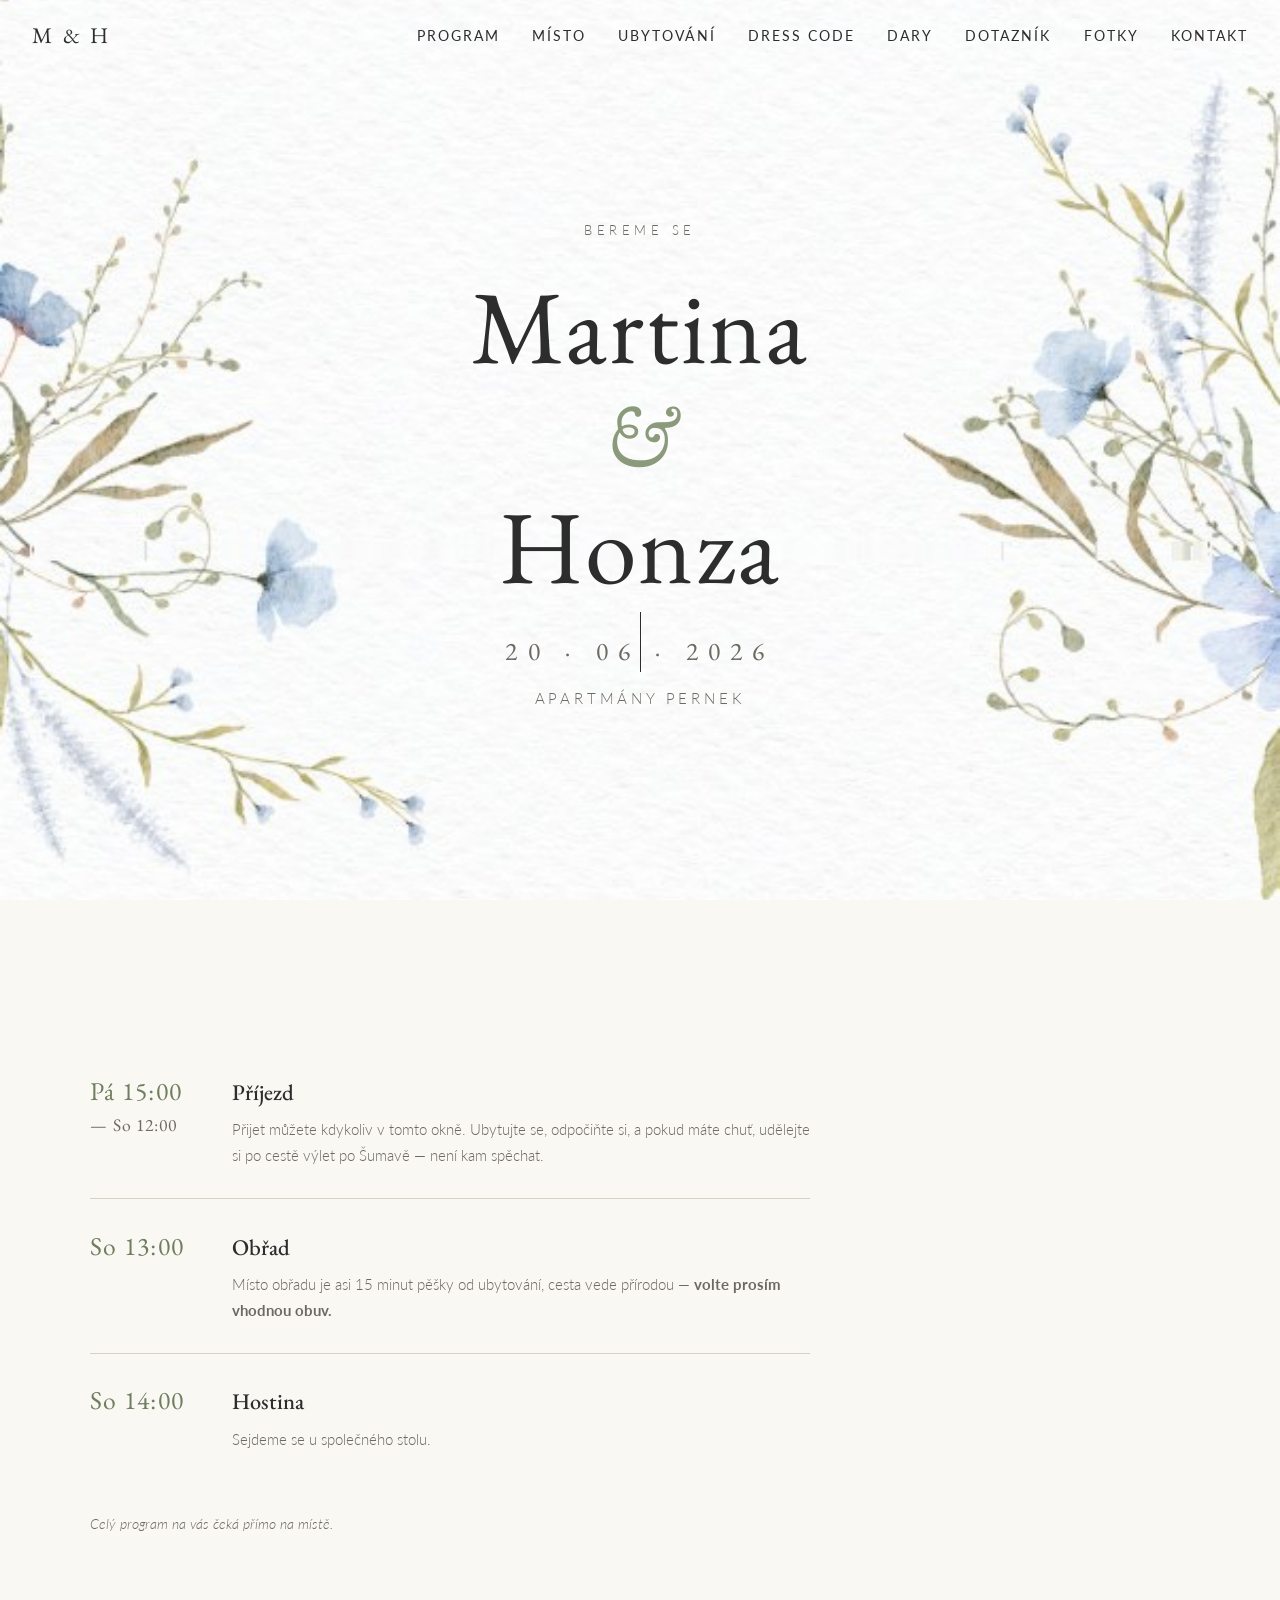
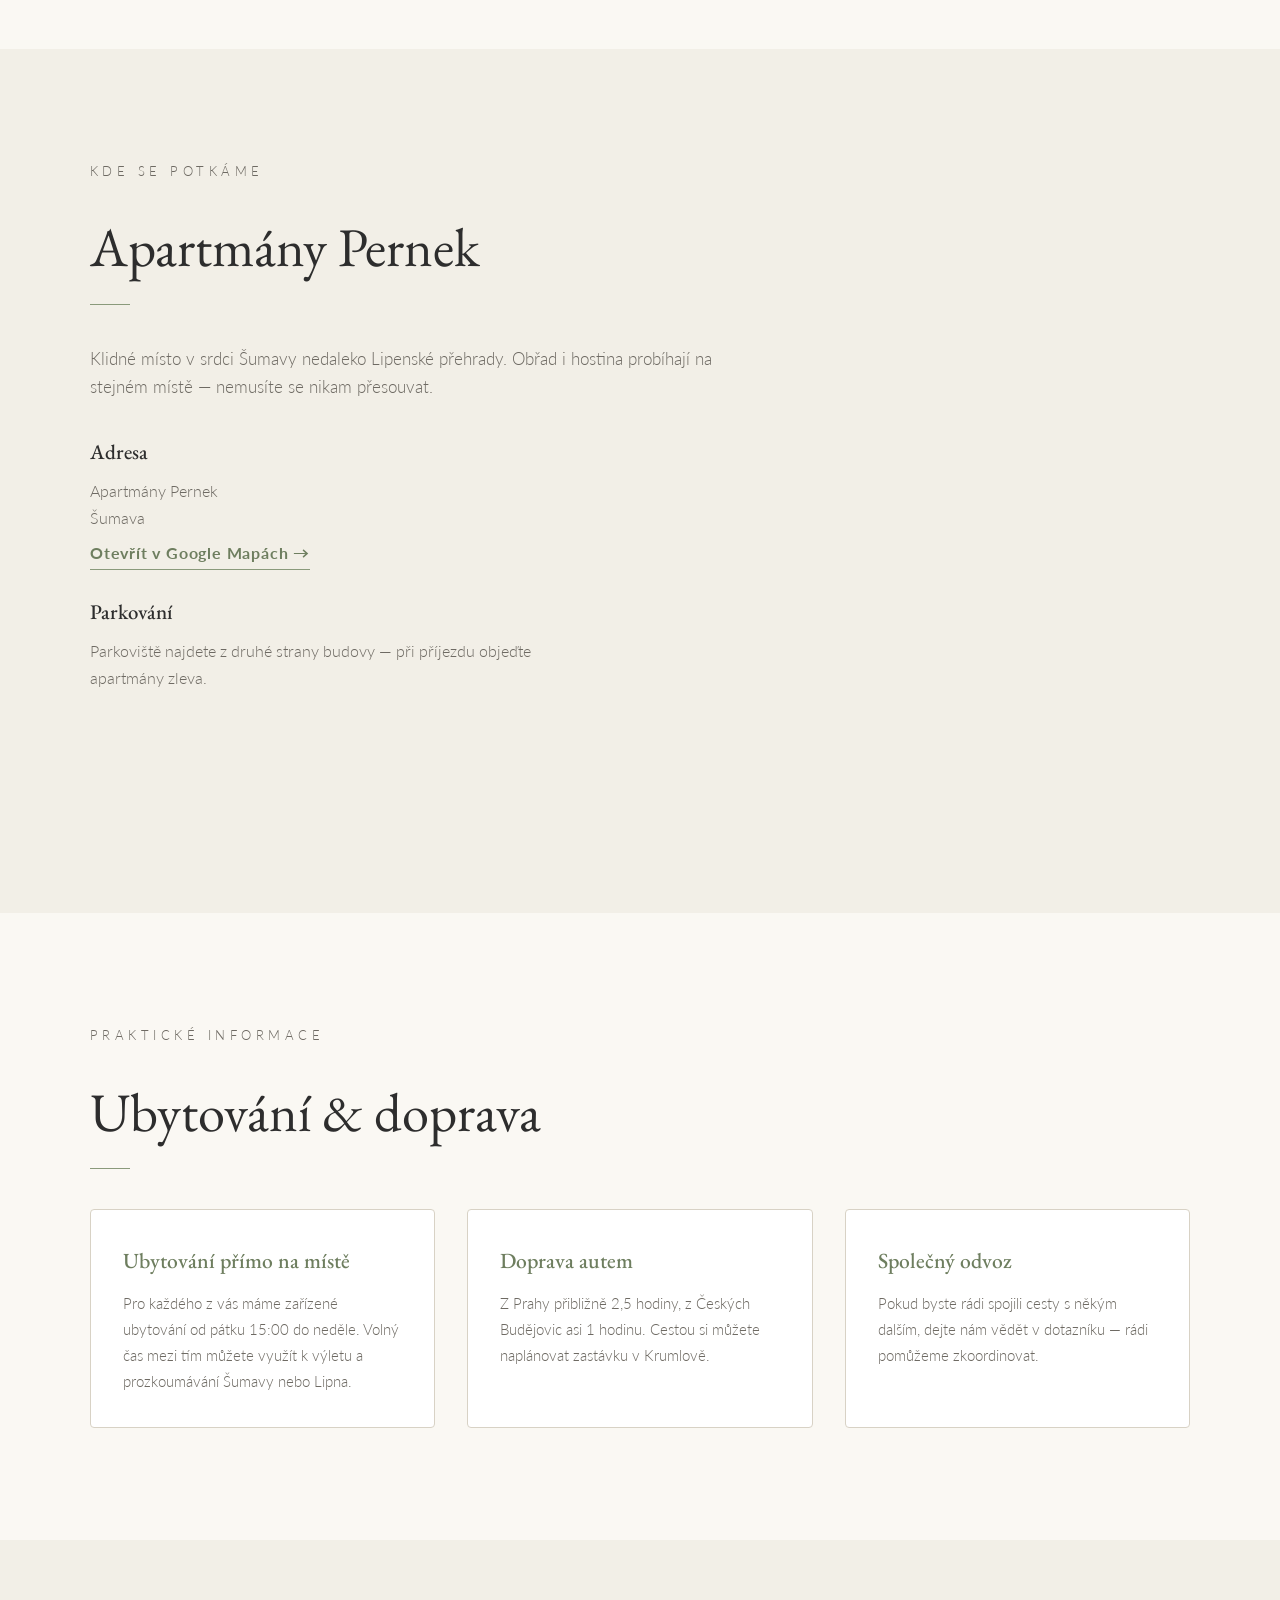
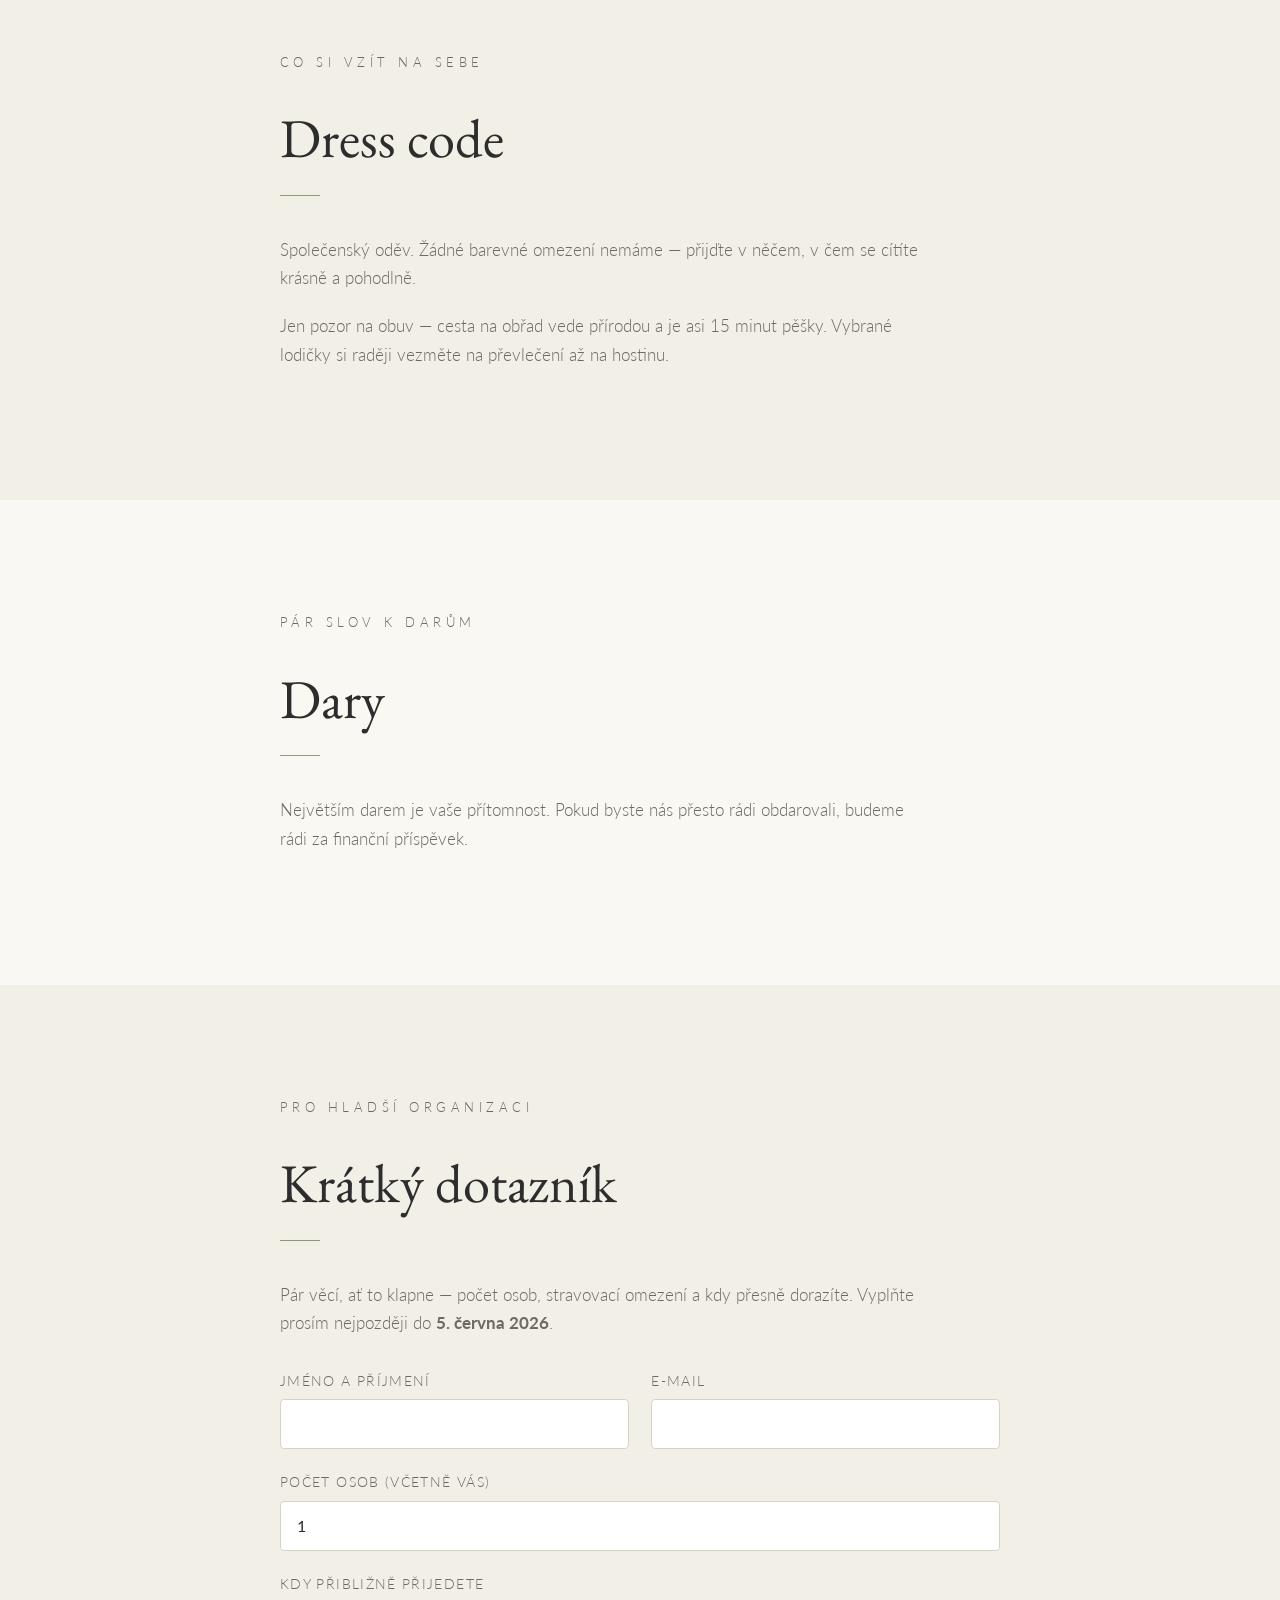
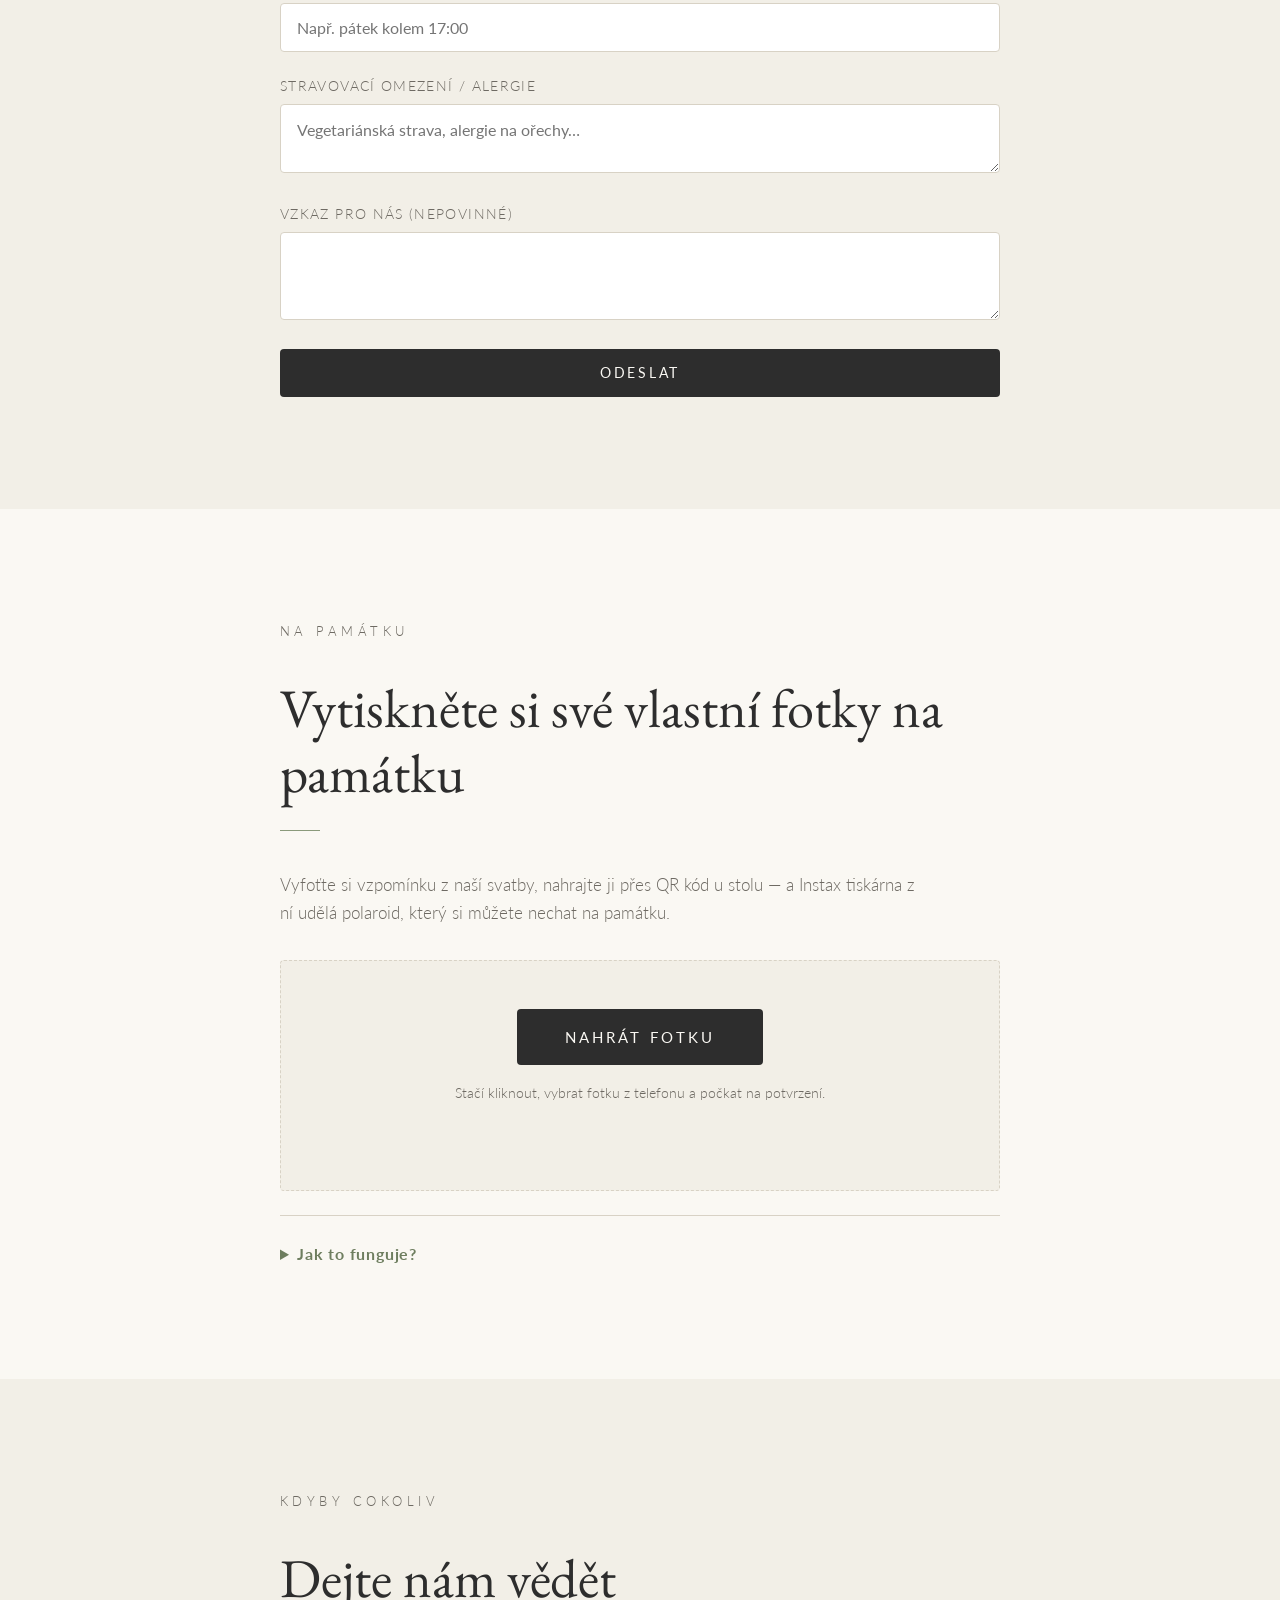
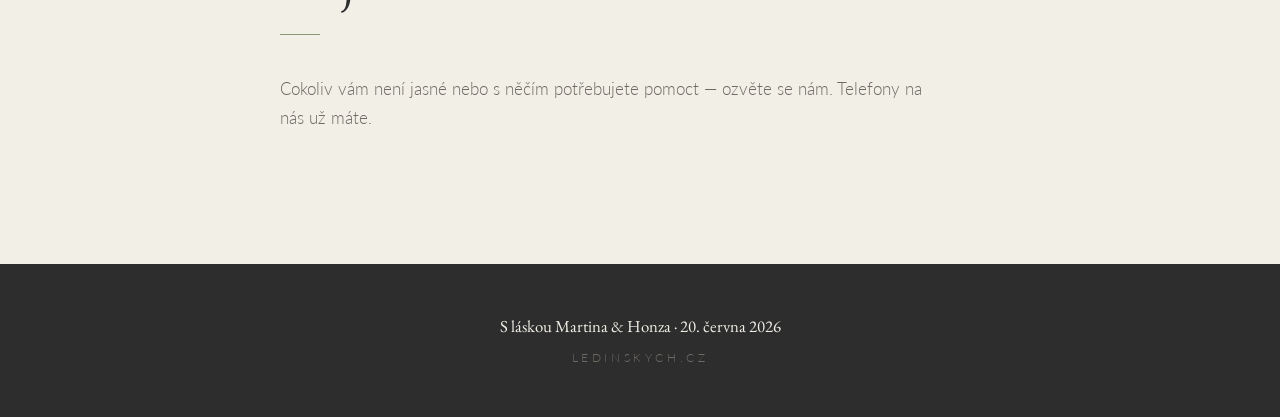
==== index.html @ 8c3b1603 "oprava fontu" ====
<!DOCTYPE html>
<html lang="cs">
<head>
    <meta charset="UTF-8">
    <meta name="viewport" content="width=device-width, initial-scale=1.0">
    <title>Martina &amp; Honza — 20. června 2026</title>
    <meta name="description" content="Svatba Martiny a Honzy se uskuteční 20. června 2026 v Apartmánech Pernek.">
    <meta property="og:title" content="Martina &amp; Honza — 20. 6. 2026">
    <meta property="og:description" content="Svatba Martiny a Honzy v Apartmánech Pernek">
    <meta property="og:type" content="website">
    <link rel="icon" href="data:image/svg+xml,%3Csvg xmlns='http://www.w3.org/2000/svg' viewBox='0 0 100 100'%3E%3Ctext y='.9em' font-size='90'%3E%F0%9F%8C%BF%3C/text%3E%3C/svg%3E">
    <link rel="preconnect" href="https://fonts.googleapis.com">
    <link rel="preconnect" href="https://fonts.gstatic.com" crossorigin>
    <link href="https://fonts.googleapis.com/css2?family=EB+Garamond:wght@400;500;600;700&family=Lato:wght@300;400;700&display=swap" rel="stylesheet">
    <link rel="stylesheet" href="styles.css">
</head>
<body>

    <nav class="nav" id="nav">
        <a href="#hero" class="nav-logo">M &amp; H</a>
        <button class="nav-toggle" aria-label="Otevřít menu" aria-expanded="false">
            <span></span><span></span><span></span>
        </button>
        <ul class="nav-list">
            <li><a href="#program">Program</a></li>
            <li><a href="#misto">Místo</a></li>
            <li><a href="#ubytovani">Ubytování</a></li>
            <li><a href="#dresscode">Dress code</a></li>
            <li><a href="#dary">Dary</a></li>
            <li><a href="#rsvp">Dotazník</a></li>
            <li><a href="#fotky">Fotky</a></li>
            <li><a href="#kontakt">Kontakt</a></li>
        </ul>
    </nav>

    <header class="hero" id="hero">

        <div class="hero-content">
            <p class="hero-eyebrow">Bereme se</p>
            <h1 class="hero-names">
                <span>Martina</span>
                <span class="amp">&amp;</span>
                <span>Honza</span>
            </h1>
            <p class="hero-date">20 &middot; 06 &middot; 2026</p>
            <p class="hero-place">Apartmány Pernek</p>
            <a href="#program" class="hero-scroll" aria-label="Posunout dolů">
                <span class="hero-scroll-line"></span>
            </a>
        </div>
    </header>

    <main>
        <section class="section" id="program">
            <div class="section-inner">
                <ol class="timeline">
                    <li class="timeline-item">
                        <span class="timeline-time">Pá 15:00<br><span class="timeline-time-sub">— So 12:00</span></span>
                        <div class="timeline-body">
                            <h3>Příjezd</h3>
                            <p>Přijet můžete kdykoliv v tomto okně. Ubytujte se, odpočiňte si, a pokud máte chuť, udělejte si po cestě výlet po Šumavě — není kam spěchat.</p>
                        </div>
                    </li>
                    <li class="timeline-item">
                        <span class="timeline-time">So 13:00</span>
                        <div class="timeline-body">
                            <h3>Obřad</h3>
                            <p>Místo obřadu je asi 15 minut pěšky od ubytování, cesta vede přírodou — <strong>volte prosím vhodnou obuv.</strong></p>
                        </div>
                    </li>
                    <li class="timeline-item">
                        <span class="timeline-time">So 14:00</span>
                        <div class="timeline-body">
                            <h3>Hostina</h3>
                            <p>Sejdeme se u společného stolu.</p>
                        </div>
                    </li>
                </ol>
                <p class="section-note">Celý program na vás čeká přímo na místě.</p>
            </div>
        </section>

        <section class="section section-alt" id="misto">
            <div class="section-inner">
                <p class="section-eyebrow">Kde se potkáme</p>
                <h2 class="section-title">Apartmány Pernek</h2>
                <p class="section-lead">
                    Klidné místo v srdci Šumavy nedaleko Lipenské přehrady. Obřad i hostina probíhají na stejném místě —
                    nemusíte se nikam přesouvat.
                </p>
                <div class="place-grid">
                    <div class="place-info">
                        <h3>Adresa</h3>
                        <p>Apartmány Pernek<br>Šumava</p>
                        <p>
                            <a class="link-arrow" href="https://www.google.com/maps/search/?api=1&amp;query=Apartm%C3%A1ny+Pernek" target="_blank" rel="noopener">
                                Otevřít v Google Mapách →
                            </a>
                        </p>
                        <h3>Parkování</h3>
                        <p>Parkoviště najdete z druhé strany budovy — při příjezdu objeďte apartmány zleva.</p>
                    </div>
                    <div class="place-map">
                        <iframe
                            src="https://www.google.com/maps?q=Apartm%C3%A1ny+Pernek&output=embed"
                            width="100%" height="360" style="border:0;"
                            loading="lazy" referrerpolicy="no-referrer-when-downgrade"
                            title="Mapa — Apartmány Pernek"></iframe>
                    </div>
                </div>
            </div>
        </section>

        <section class="section" id="ubytovani">
            <div class="section-inner">
                <p class="section-eyebrow">Praktické informace</p>
                <h2 class="section-title">Ubytování &amp; doprava</h2>
                <div class="info-grid">
                    <article class="info-card">
                        <h3>Ubytování přímo na místě</h3>
                        <p>Pro každého z vás máme zařízené ubytování od pátku 15:00 do neděle. Volný čas mezi tím můžete využít k výletu a prozkoumávání Šumavy nebo Lipna.</p>
                    </article>
                    <article class="info-card">
                        <h3>Doprava autem</h3>
                        <p>Z Prahy přibližně 2,5 hodiny, z Českých Budějovic asi 1 hodinu. Cestou si můžete naplánovat zastávku v Krumlově.</p>
                    </article>
                    <article class="info-card">
                        <h3>Společný odvoz</h3>
                        <p>Pokud byste rádi spojili cesty s někým dalším, dejte nám vědět v dotazníku — rádi pomůžeme zkoordinovat.</p>
                    </article>
                </div>
            </div>
        </section>

        <section class="section section-alt" id="dresscode">
            <div class="section-inner narrow">
                <p class="section-eyebrow">Co si vzít na sebe</p>
                <h2 class="section-title">Dress code</h2>
                <p class="section-lead">Společenský oděv. Žádné barevné omezení nemáme — přijďte v něčem, v čem se cítíte krásně a pohodlně.</p>
                <p class="section-lead">Jen pozor na obuv — cesta na obřad vede přírodou a je asi 15 minut pěšky. Vybrané lodičky si raději vezměte na převlečení až na hostinu.</p>
            </div>
        </section>

        <section class="section" id="dary">
            <div class="section-inner narrow">
                <p class="section-eyebrow">Pár slov k darům</p>
                <h2 class="section-title">Dary</h2>
                <p class="section-lead">Největším darem je vaše přítomnost. Pokud byste nás přesto rádi obdarovali, budeme rádi za finanční příspěvek.</p>
            </div>
        </section>

        <section class="section section-alt" id="rsvp">
            <div class="section-inner narrow">
                <p class="section-eyebrow">Pro hladší organizaci</p>
                <h2 class="section-title">Krátký dotazník</h2>
                <p class="section-lead">Pár věcí, ať to klapne — počet osob, stravovací omezení a kdy přesně dorazíte. Vyplňte prosím nejpozději do <strong>5. června 2026</strong>.</p>
                <form class="rsvp-form" action="https://formspree.io/f/meedjagn" method="POST">
                    <div class="form-row">
                        <label><span>Jméno a příjmení</span><input type="text" name="jmeno" required></label>
                        <label><span>E-mail</span><input type="email" name="email" required></label>
                    </div>
                    <label><span>Počet osob (včetně vás)</span><input type="number" name="pocet" min="1" max="6" value="1" required></label>
                    <label><span>Kdy přibližně přijedete</span><input type="text" name="prijezd" placeholder="Např. pátek kolem 17:00" required></label>
                    <label><span>Stravovací omezení / alergie</span><textarea name="strava" rows="2" placeholder="Vegetariánská strava, alergie na ořechy…"></textarea></label>
                    <label><span>Vzkaz pro nás (nepovinné)</span><textarea name="vzkaz" rows="3"></textarea></label>
                    <button type="submit" class="btn-primary">Odeslat</button>
                </form>
            </div>
        </section>

        <section class="section" id="fotky">
            <div class="section-inner narrow">
                <p class="section-eyebrow">Na památku</p>
                <h2 class="section-title">Vytiskněte si své vlastní fotky na památku</h2>
                <p class="section-lead">Vyfoťte si vzpomínku z naší svatby, nahrajte ji přes QR kód u stolu — a Instax tiskárna z ní udělá polaroid, který si můžete nechat na památku.</p>
                <div class="upload-box">
                    <button id="upload-btn" class="btn-primary btn-large" type="button">Nahrát fotku</button>
                    <p class="upload-hint">Stačí kliknout, vybrat fotku z telefonu a počkat na potvrzení.</p>
                    <div id="upload-status" class="upload-status" aria-live="polite"></div>
                </div>
                <details class="howto">
                    <summary>Jak to funguje?</summary>
                    <ol>
                        <li>Vyfoťte na svém telefonu cokoliv ze svatby, na co budete chtít vzpomínat.</li>
                        <li>Klikněte na tlačítko výše, nebo načtěte QR kód u stolů.</li>
                        <li>Vyberte fotku a chvilku počkejte — nahraje se a putuje k tiskárně.</li>
                        <li>Polaroid si vezměte na památku.</li>
                    </ol>
                </details>
            </div>
        </section>

        <section class="section section-alt" id="kontakt">
            <div class="section-inner narrow">
                <p class="section-eyebrow">Kdyby cokoliv</p>
                <h2 class="section-title">Dejte nám vědět</h2>
                <p class="section-lead">Cokoliv vám není jasné nebo s něčím potřebujete pomoct — ozvěte se nám. Telefony na nás už máte.</p>
            </div>
        </section>
    </main>

    <footer class="footer">
        <p>S láskou Martina &amp; Honza · 20. června 2026</p>
        <p class="footer-tiny">ledinskych.cz</p>
    </footer>

    <script src="https://upload-widget.cloudinary.com/global/all.js" type="text/javascript"></script>
    <script src="script.js"></script>
</body>
</html>
---- styles.css ----
/* =========================================================
   Martina & Honza — svatební web
   Styl: minimalistický, elegantní, sage zelený akcent
   ========================================================= */

:root {
    --color-bg: #faf8f3;
    --color-bg-alt: #f2efe7;
    --color-text: #2d2d2d;
    --color-muted: #6e6a63;
    --color-accent: #8a9a7b;
    --color-accent-dark: #6e7e5f;
    --color-line: #d8d2c5;
    --color-white: #ffffff;

    --font-serif: 'EB Garamond', Georgia, serif;
    --font-sans: 'Lato', -apple-system, BlinkMacSystemFont, 'Segoe UI', sans-serif;

    --max-width: 1100px;
    --max-width-narrow: 720px;

    --radius: 4px;
    --transition: 0.4s cubic-bezier(0.25, 0.46, 0.45, 0.94);
}

* {
    box-sizing: border-box;
    margin: 0;
    padding: 0;
}

html { scroll-behavior: smooth; }

body {
    font-family: var(--font-sans);
    font-weight: 300;
    line-height: 1.7;
    color: var(--color-text);
    background: var(--color-bg);
    -webkit-font-smoothing: antialiased;
    -moz-osx-font-smoothing: grayscale;
    overflow-x: hidden;
}

a {
    color: var(--color-accent-dark);
    text-decoration: none;
    transition: color var(--transition);
}
a:hover { color: var(--color-text); }

img { max-width: 100%; height: auto; display: block; }

/* =========================================================
   NAVIGACE
   ========================================================= */
.nav {
    position: fixed;
    top: 0; left: 0; right: 0;
    z-index: 100;
    display: flex;
    align-items: center;
    justify-content: space-between;
    padding: 1rem 2rem;
    background: rgba(250, 248, 243, 0);
    backdrop-filter: blur(0);
    transition: background var(--transition), backdrop-filter var(--transition), padding var(--transition);
}
.nav.scrolled {
    background: rgba(250, 248, 243, 0.92);
    backdrop-filter: blur(8px);
    border-bottom: 1px solid var(--color-line);
    padding: 0.75rem 2rem;
}

.nav-logo {
    font-family: var(--font-serif);
    font-size: 1.4rem;
    letter-spacing: 0.15em;
    color: var(--color-text);
}

.nav-list {
    display: flex;
    gap: 2rem;
    list-style: none;
}
.nav-list a {
    font-size: 0.85rem;
    text-transform: uppercase;
    letter-spacing: 0.15em;
    color: var(--color-text);
    font-weight: 400;
}
.nav-list a:hover { color: var(--color-accent-dark); }

.nav-toggle {
    display: none;
    background: none;
    border: 0;
    width: 32px;
    height: 32px;
    cursor: pointer;
    padding: 6px;
}
.nav-toggle span {
    display: block;
    height: 1px;
    background: var(--color-text);
    margin: 5px 0;
    transition: transform var(--transition), opacity var(--transition);
}
.nav-toggle[aria-expanded="true"] span:nth-child(1) { transform: translateY(6px) rotate(45deg); }
.nav-toggle[aria-expanded="true"] span:nth-child(2) { opacity: 0; }
.nav-toggle[aria-expanded="true"] span:nth-child(3) { transform: translateY(-6px) rotate(-45deg); }

/* =========================================================
   HERO
   ========================================================= */
.hero {
    min-height: 100vh;
    min-height: 100dvh;
    display: flex;
    align-items: center;
    justify-content: center;
    text-align: center;
    padding: 5rem 1.5rem 3rem;
    position: relative;
    background-color: var(--color-bg);
    background-image: url('flowers.jpg');
    background-size: cover;
    background-position: center;
    background-repeat: no-repeat;
}

.hero-content {
    position: relative;
    z-index: 1;
    max-width: 800px;
}

@media (max-width: 720px) {
    .hero {
        background-size: 200% auto;
        background-position: center 80%;
    }
}

.hero-eyebrow,
.section-eyebrow {
    font-family: var(--font-sans);
    font-size: 0.8rem;
    letter-spacing: 0.35em;
    text-transform: uppercase;
    color: var(--color-muted);
    margin-bottom: 2rem;
}

.hero-names {
    font-family: var(--font-serif);
    font-weight: 400;
    font-size: clamp(3rem, 10vw, 6.5rem);
    line-height: 1;
    letter-spacing: 0.02em;
    color: var(--color-text);
}
.hero-names span { display: block; }
.hero-names .amp {
    font-style: italic;
    font-size: 0.8em;
    color: var(--color-accent);
    margin: 0.2em 0;
}

.hero-date {
    font-family: var(--font-serif);
    font-size: clamp(1.2rem, 3vw, 1.6rem);
    letter-spacing: 0.4em;
    color: var(--color-muted);
    margin-top: 2rem;
}

.hero-place {
    font-family: var(--font-sans);
    font-size: 0.95rem;
    letter-spacing: 0.25em;
    text-transform: uppercase;
    color: var(--color-muted);
    margin-top: 0.75rem;
}

.hero-scroll {
    position: absolute;
    bottom: 2.5rem;
    left: 50%;
    transform: translateX(-50%);
    width: 30px;
    height: 60px;
    display: block;
}
.hero-scroll-line {
    display: block;
    width: 1px;
    height: 100%;
    background: var(--color-text);
    margin: 0 auto;
    transform-origin: top;
    animation: scrollLine 2.4s ease-in-out infinite;
}
@keyframes scrollLine {
    0%   { transform: scaleY(0); transform-origin: top; }
    50%  { transform: scaleY(1); transform-origin: top; }
    50.1%{ transform: scaleY(1); transform-origin: bottom; }
    100% { transform: scaleY(0); transform-origin: bottom; }
}

/* =========================================================
   SEKCE
   ========================================================= */
.section {
    padding: 7rem 1.5rem;
}
.section-alt {
    background: var(--color-bg-alt);
}
.section-inner {
    max-width: var(--max-width);
    margin: 0 auto;
}
.section-inner.narrow {
    max-width: var(--max-width-narrow);
}

.section-title {
    font-family: var(--font-serif);
    font-weight: 400;
    font-size: clamp(2.2rem, 5vw, 3.4rem);
    line-height: 1.2;
    color: var(--color-text);
    margin-bottom: 2.5rem;
    position: relative;
}
.section-title::after {
    content: '';
    display: block;
    width: 40px;
    height: 1px;
    background: var(--color-accent);
    margin-top: 1.5rem;
}

.section-lead {
    font-size: 1.05rem;
    color: var(--color-muted);
    margin-bottom: 1.2rem;
    max-width: 650px;
}

.section-note {
    margin-top: 2rem;
    font-size: 0.85rem;
    font-style: italic;
    color: var(--color-muted);
}

/* =========================================================
   PROGRAM — TIMELINE
   ========================================================= */
.timeline {
    list-style: none;
    padding: 0;
    margin: 2rem 0 0;
    max-width: 720px;
}
.timeline-item {
    display: grid;
    grid-template-columns: 110px 1fr;
    gap: 2rem;
    padding: 1.8rem 0;
    border-bottom: 1px solid var(--color-line);
    align-items: baseline;
}
.timeline-item:last-child { border-bottom: 0; }

.timeline-time {
    font-family: var(--font-serif);
    font-size: 1.6rem;
    color: var(--color-accent-dark);
    letter-spacing: 0.05em;
    line-height: 1.2;
}
.timeline-time-sub {
    font-size: 1.1rem;
    color: var(--color-muted);
    letter-spacing: 0.05em;
}
.timeline-body h3 {
    font-family: var(--font-serif);
    font-weight: 500;
    font-size: 1.4rem;
    margin-bottom: 0.4rem;
}
.timeline-body p {
    color: var(--color-muted);
    font-size: 0.95rem;
}

/* =========================================================
   MÍSTO
   ========================================================= */
.place-grid {
    display: grid;
    grid-template-columns: 1fr 1.3fr;
    gap: 3rem;
    margin-top: 2rem;
    align-items: start;
}
.place-info h3 {
    font-family: var(--font-serif);
    font-weight: 500;
    font-size: 1.3rem;
    margin: 1.5rem 0 0.5rem;
    color: var(--color-text);
}
.place-info h3:first-child { margin-top: 0; }
.place-info p {
    color: var(--color-muted);
    margin-bottom: 0.5rem;
}
.place-map iframe {
    width: 100%;
    border-radius: var(--radius);
    filter: grayscale(20%) contrast(0.95);
}

.link-arrow {
    display: inline-block;
    font-weight: 700;
    letter-spacing: 0.05em;
    border-bottom: 1px solid var(--color-accent);
    padding-bottom: 2px;
}

/* =========================================================
   INFO KARTY
   ========================================================= */
.info-grid {
    display: grid;
    grid-template-columns: repeat(auto-fit, minmax(260px, 1fr));
    gap: 2rem;
    margin-top: 2rem;
}
.info-card {
    background: var(--color-white);
    padding: 2rem;
    border-radius: var(--radius);
    border: 1px solid var(--color-line);
}
.info-card h3 {
    font-family: var(--font-serif);
    font-weight: 500;
    font-size: 1.35rem;
    margin-bottom: 0.8rem;
    color: var(--color-accent-dark);
}
.info-card p { color: var(--color-muted); font-size: 0.95rem; }

/* =========================================================
   FORMULÁŘ
   ========================================================= */
.rsvp-form {
    margin-top: 2rem;
    display: flex;
    flex-direction: column;
    gap: 1.4rem;
}
.form-row {
    display: grid;
    grid-template-columns: 1fr 1fr;
    gap: 1.4rem;
}
.rsvp-form label {
    display: block;
    font-size: 0.85rem;
    letter-spacing: 0.1em;
    text-transform: uppercase;
    color: var(--color-muted);
}
.rsvp-form label span { display: block; margin-bottom: 0.4rem; }
.rsvp-form input,
.rsvp-form textarea {
    width: 100%;
    padding: 0.9rem 1rem;
    background: var(--color-white);
    border: 1px solid var(--color-line);
    border-radius: var(--radius);
    font-family: var(--font-sans);
    font-size: 1rem;
    color: var(--color-text);
    transition: border-color var(--transition);
}
.rsvp-form input:focus,
.rsvp-form textarea:focus {
    outline: 0;
    border-color: var(--color-accent);
}
.rsvp-form textarea { resize: vertical; }

.form-fieldset {
    border: 0;
    padding: 0;
    margin: 0;
}
.form-fieldset legend {
    font-size: 0.85rem;
    letter-spacing: 0.1em;
    text-transform: uppercase;
    color: var(--color-muted);
    margin-bottom: 0.6rem;
}
.radio {
    display: inline-flex !important;
    align-items: center;
    gap: 0.5rem;
    margin-right: 1.5rem;
    text-transform: none !important;
    letter-spacing: 0 !important;
    font-size: 1rem !important;
    color: var(--color-text) !important;
    cursor: pointer;
}
.radio input { width: auto !important; padding: 0 !important; accent-color: var(--color-accent); }

/* =========================================================
   TLAČÍTKO
   ========================================================= */
.btn-primary {
    display: inline-block;
    padding: 1rem 2.5rem;
    background: var(--color-text);
    color: var(--color-bg);
    border: 0;
    border-radius: var(--radius);
    font-family: var(--font-sans);
    font-weight: 400;
    font-size: 0.85rem;
    letter-spacing: 0.2em;
    text-transform: uppercase;
    cursor: pointer;
    transition: background var(--transition), transform var(--transition);
}
.btn-primary:hover {
    background: var(--color-accent-dark);
    color: var(--color-bg);
    transform: translateY(-1px);
}
.btn-large { padding: 1.2rem 3rem; font-size: 0.95rem; }

/* =========================================================
   UPLOAD BOX
   ========================================================= */
.upload-box {
    margin: 2rem 0 1rem;
    padding: 3rem 2rem;
    background: var(--color-bg-alt);
    border: 1px dashed var(--color-line);
    border-radius: var(--radius);
    text-align: center;
}
.upload-hint {
    margin-top: 1rem;
    color: var(--color-muted);
    font-size: 0.9rem;
}
.upload-status {
    margin-top: 1.2rem;
    font-size: 0.9rem;
    color: var(--color-accent-dark);
    min-height: 1.2em;
}

.howto {
    margin-top: 1.5rem;
    border-top: 1px solid var(--color-line);
    padding-top: 1.5rem;
}
.howto summary {
    cursor: pointer;
    font-weight: 700;
    letter-spacing: 0.05em;
    color: var(--color-accent-dark);
}
.howto ol {
    margin: 1rem 0 0 1.2rem;
    color: var(--color-muted);
}
.howto li { margin: 0.4rem 0; }

/* =========================================================
   KONTAKT
   ========================================================= */
.contact-grid {
    display: grid;
    grid-template-columns: repeat(auto-fit, minmax(200px, 1fr));
    gap: 1.5rem;
    margin-top: 2rem;
}
.contact-card {
    text-align: center;
    padding: 1.5rem 1rem;
    background: var(--color-white);
    border: 1px solid var(--color-line);
    border-radius: var(--radius);
}
.contact-card h3 {
    font-family: var(--font-serif);
    font-weight: 500;
    font-size: 1.2rem;
    color: var(--color-accent-dark);
    margin-bottom: 0.4rem;
}

/* =========================================================
   FOOTER
   ========================================================= */
.footer {
    padding: 3rem 1.5rem;
    text-align: center;
    background: var(--color-text);
    color: var(--color-bg-alt);
    font-family: var(--font-serif);
    font-size: 1.05rem;
}
.footer-tiny {
    margin-top: 0.5rem;
    font-family: var(--font-sans);
    font-size: 0.75rem;
    letter-spacing: 0.3em;
    text-transform: uppercase;
    color: var(--color-muted);
}

/* =========================================================
   ANIMACE — FADE IN PŘI SCROLLU
   ========================================================= */
.reveal {
    opacity: 0;
    transform: translateY(20px);
    transition: opacity 0.9s ease, transform 0.9s ease;
}
.reveal.visible {
    opacity: 1;
    transform: translateY(0);
}

/* =========================================================
   RESPONSIVE
   ========================================================= */
@media (max-width: 900px) {
    .place-grid { grid-template-columns: 1fr; }
    .form-row { grid-template-columns: 1fr; }
}

@media (max-width: 720px) {
    .nav { padding: 1rem 1.25rem; }
    .nav.scrolled { padding: 0.6rem 1.25rem; }

    .nav-toggle { display: block; }
    .nav-list {
        position: fixed;
        top: 0; right: 0;
        height: 100dvh;
        width: min(80vw, 320px);
        flex-direction: column;
        justify-content: center;
        align-items: flex-start;
        gap: 1.5rem;
        padding: 4rem 2rem;
        background: var(--color-bg);
        border-left: 1px solid var(--color-line);
        transform: translateX(100%);
        transition: transform var(--transition);
        box-shadow: -10px 0 30px rgba(0,0,0,0.05);
    }
    .nav.open .nav-list { transform: translateX(0); }
    .nav-list a { font-size: 1rem; }

    .hero { padding: 5rem 1rem 3rem; }

    .section { padding: 4.5rem 1.25rem; }

    .timeline-item {
        grid-template-columns: 1fr;
        gap: 0.5rem;
    }
    .timeline-time { font-size: 1.3rem; }
}

@media (prefers-reduced-motion: reduce) {
    *, *::before, *::after {
        animation-duration: 0.01ms !important;
        transition-duration: 0.01ms !important;
    }
    .reveal { opacity: 1; transform: none; }
}
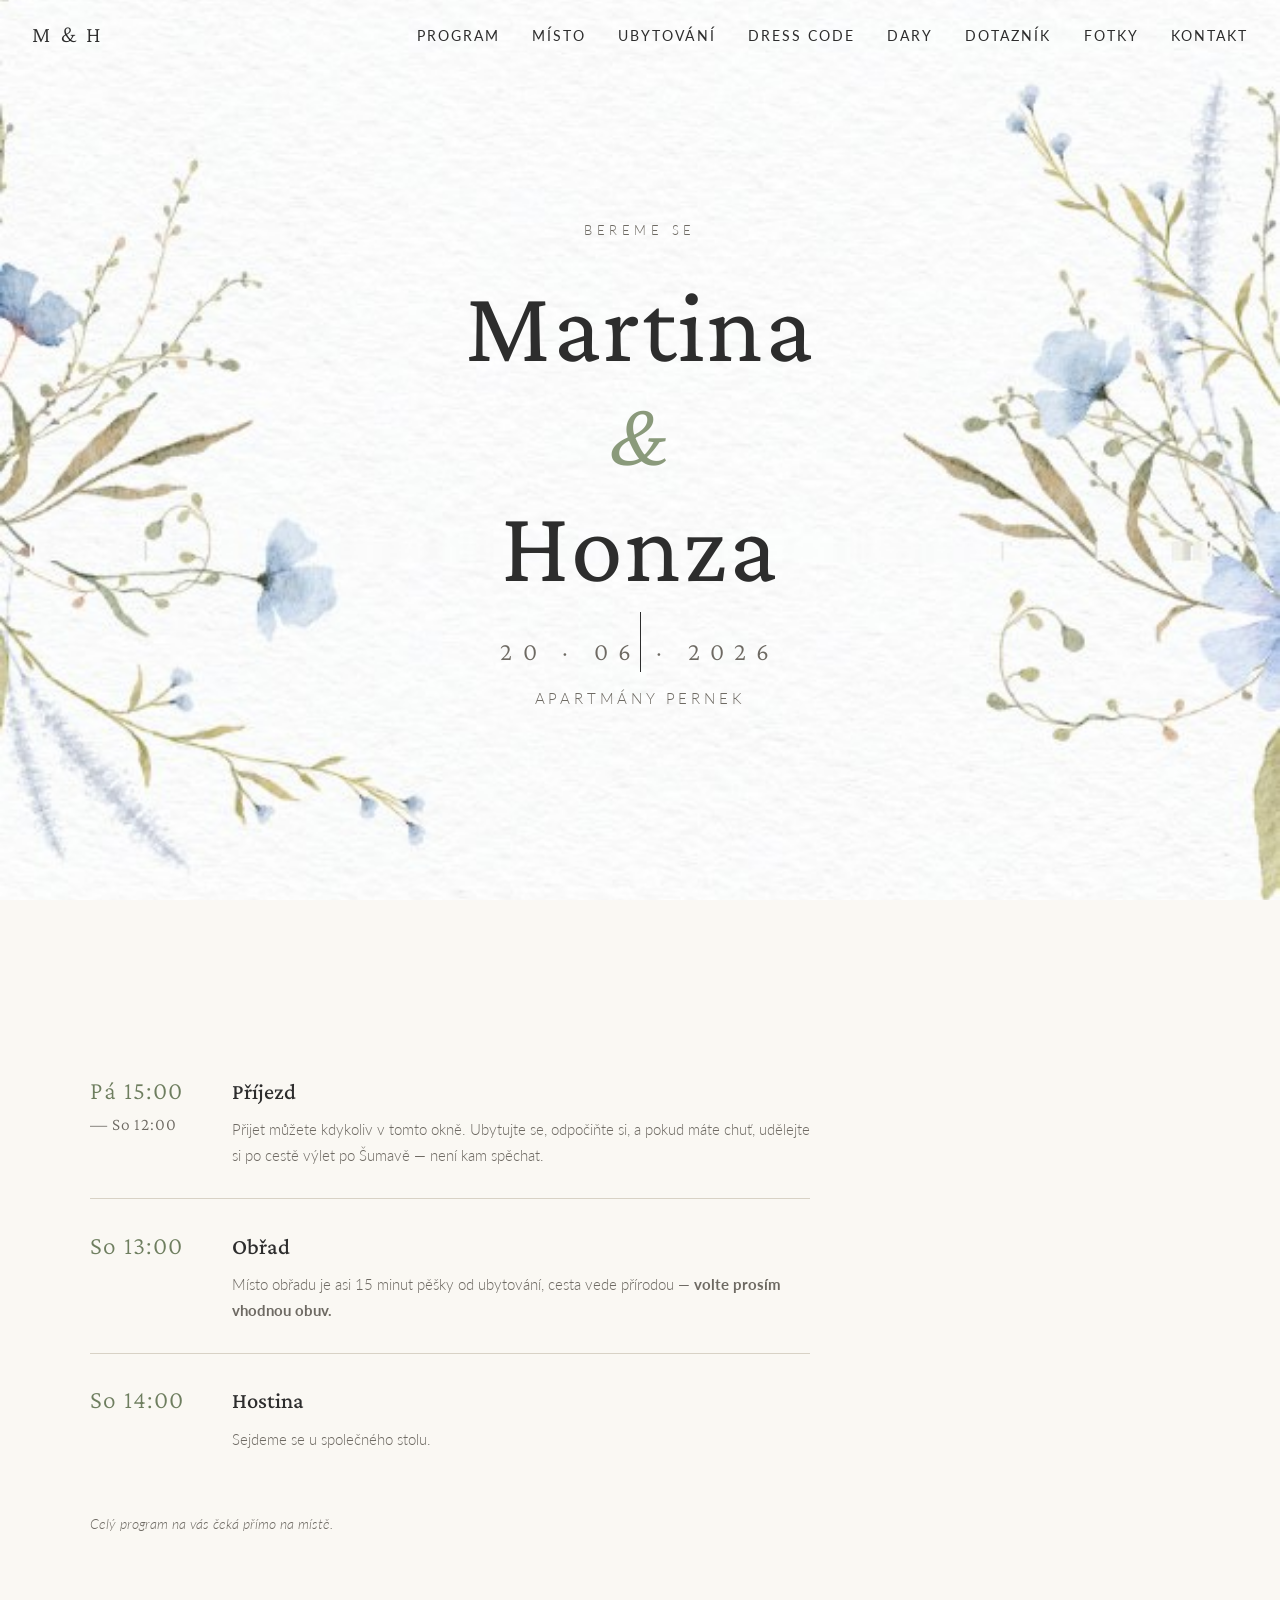
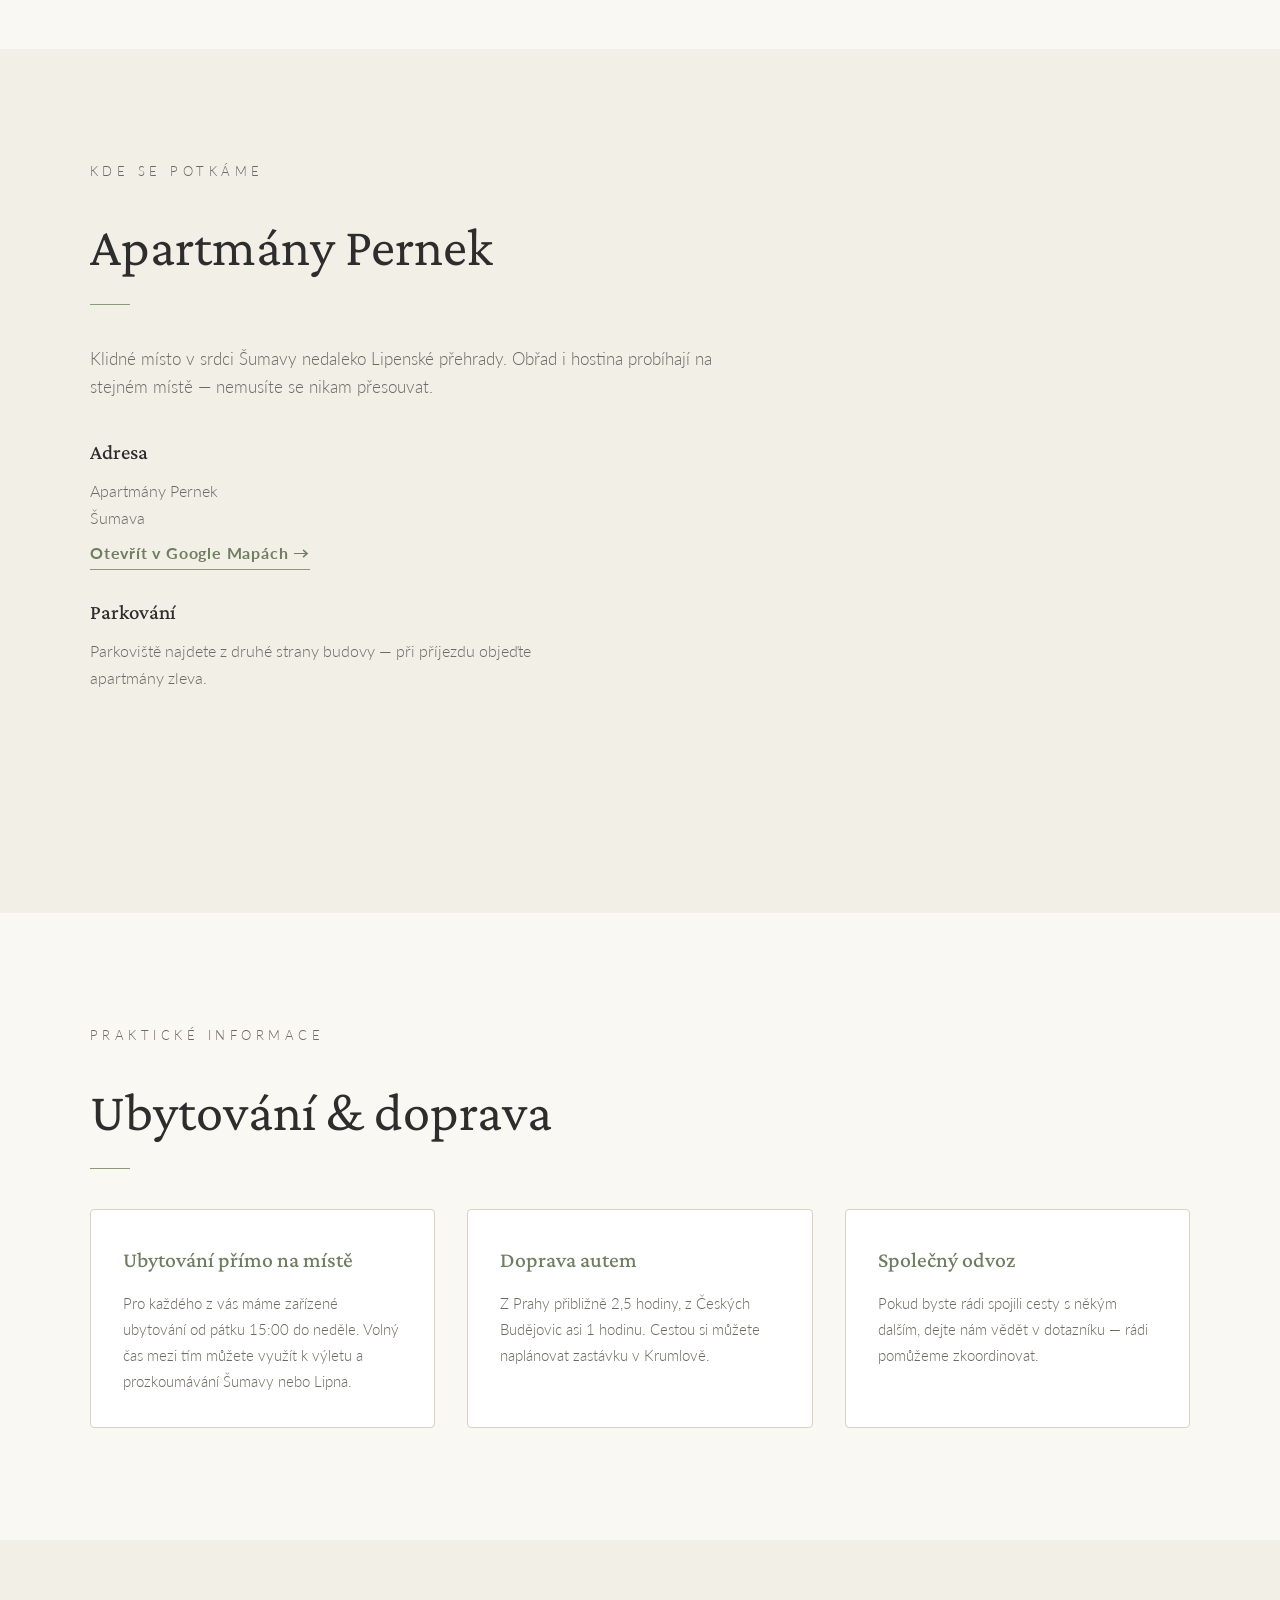
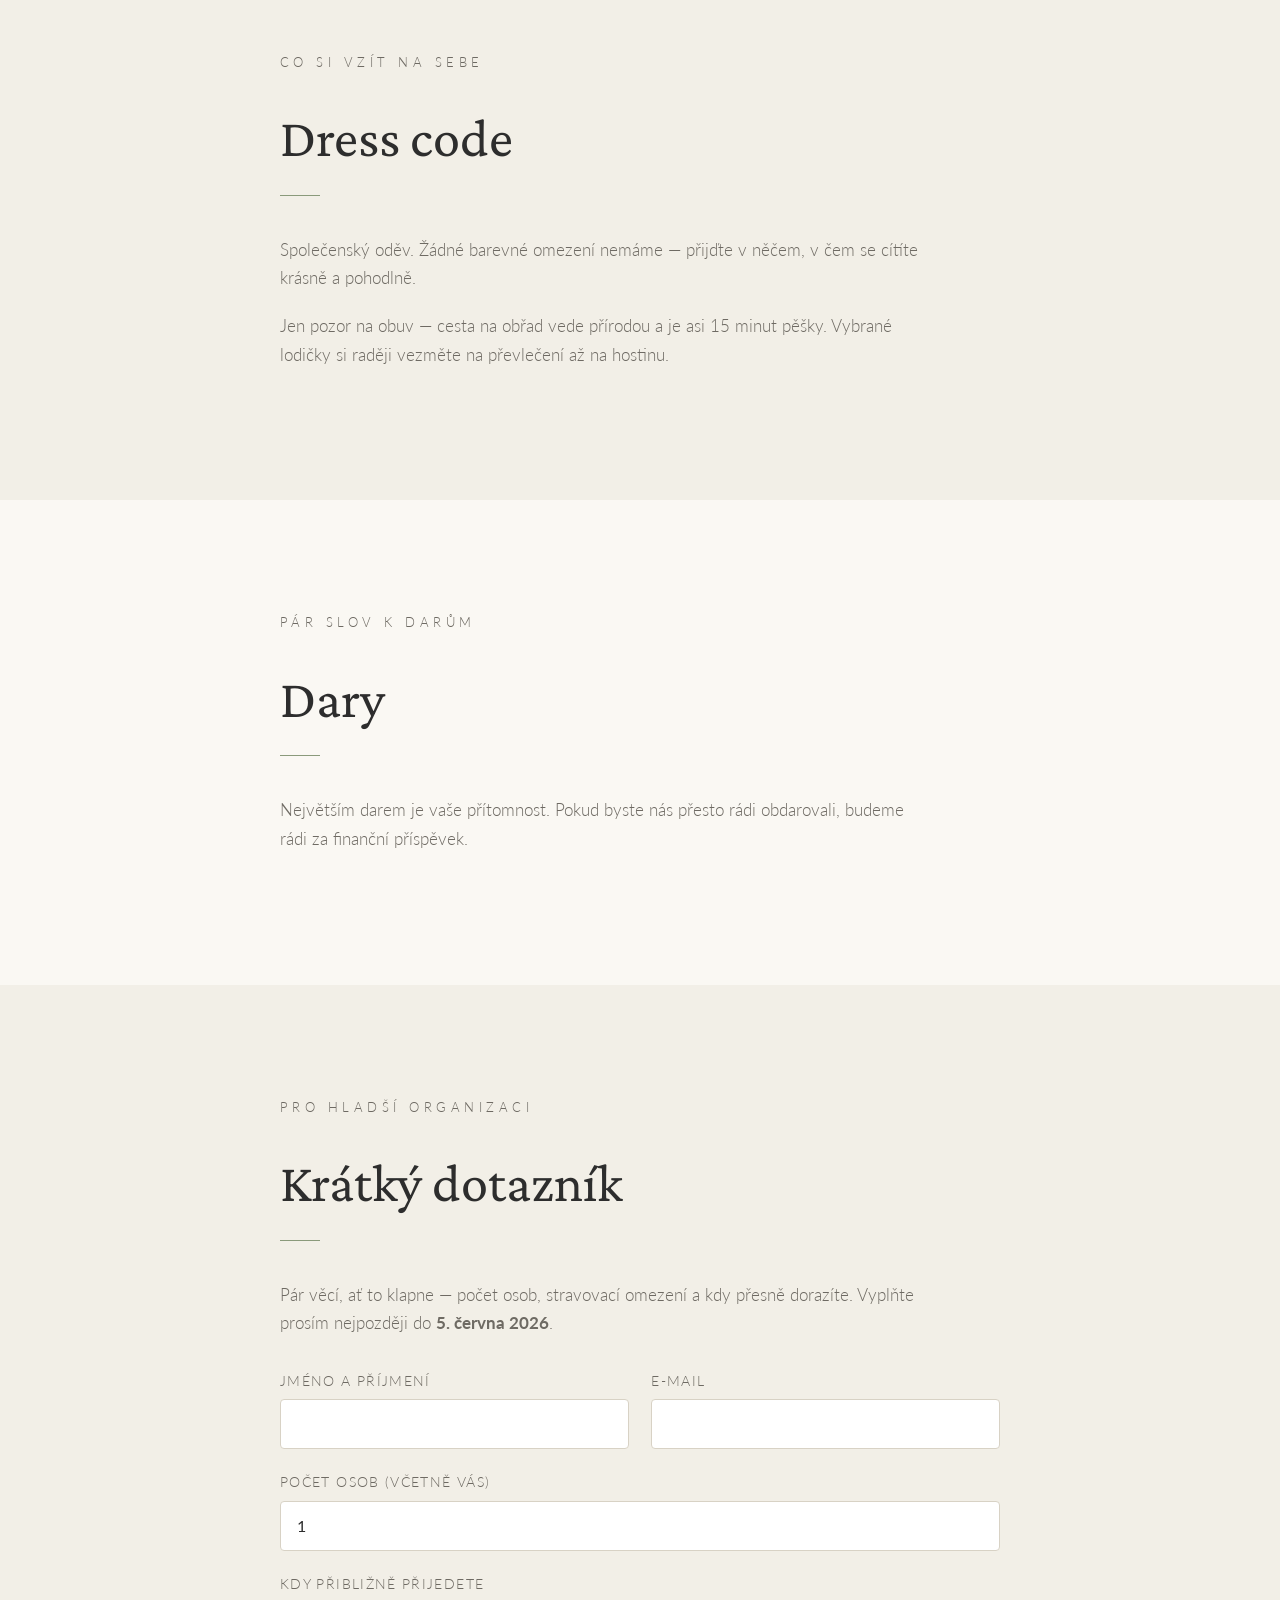
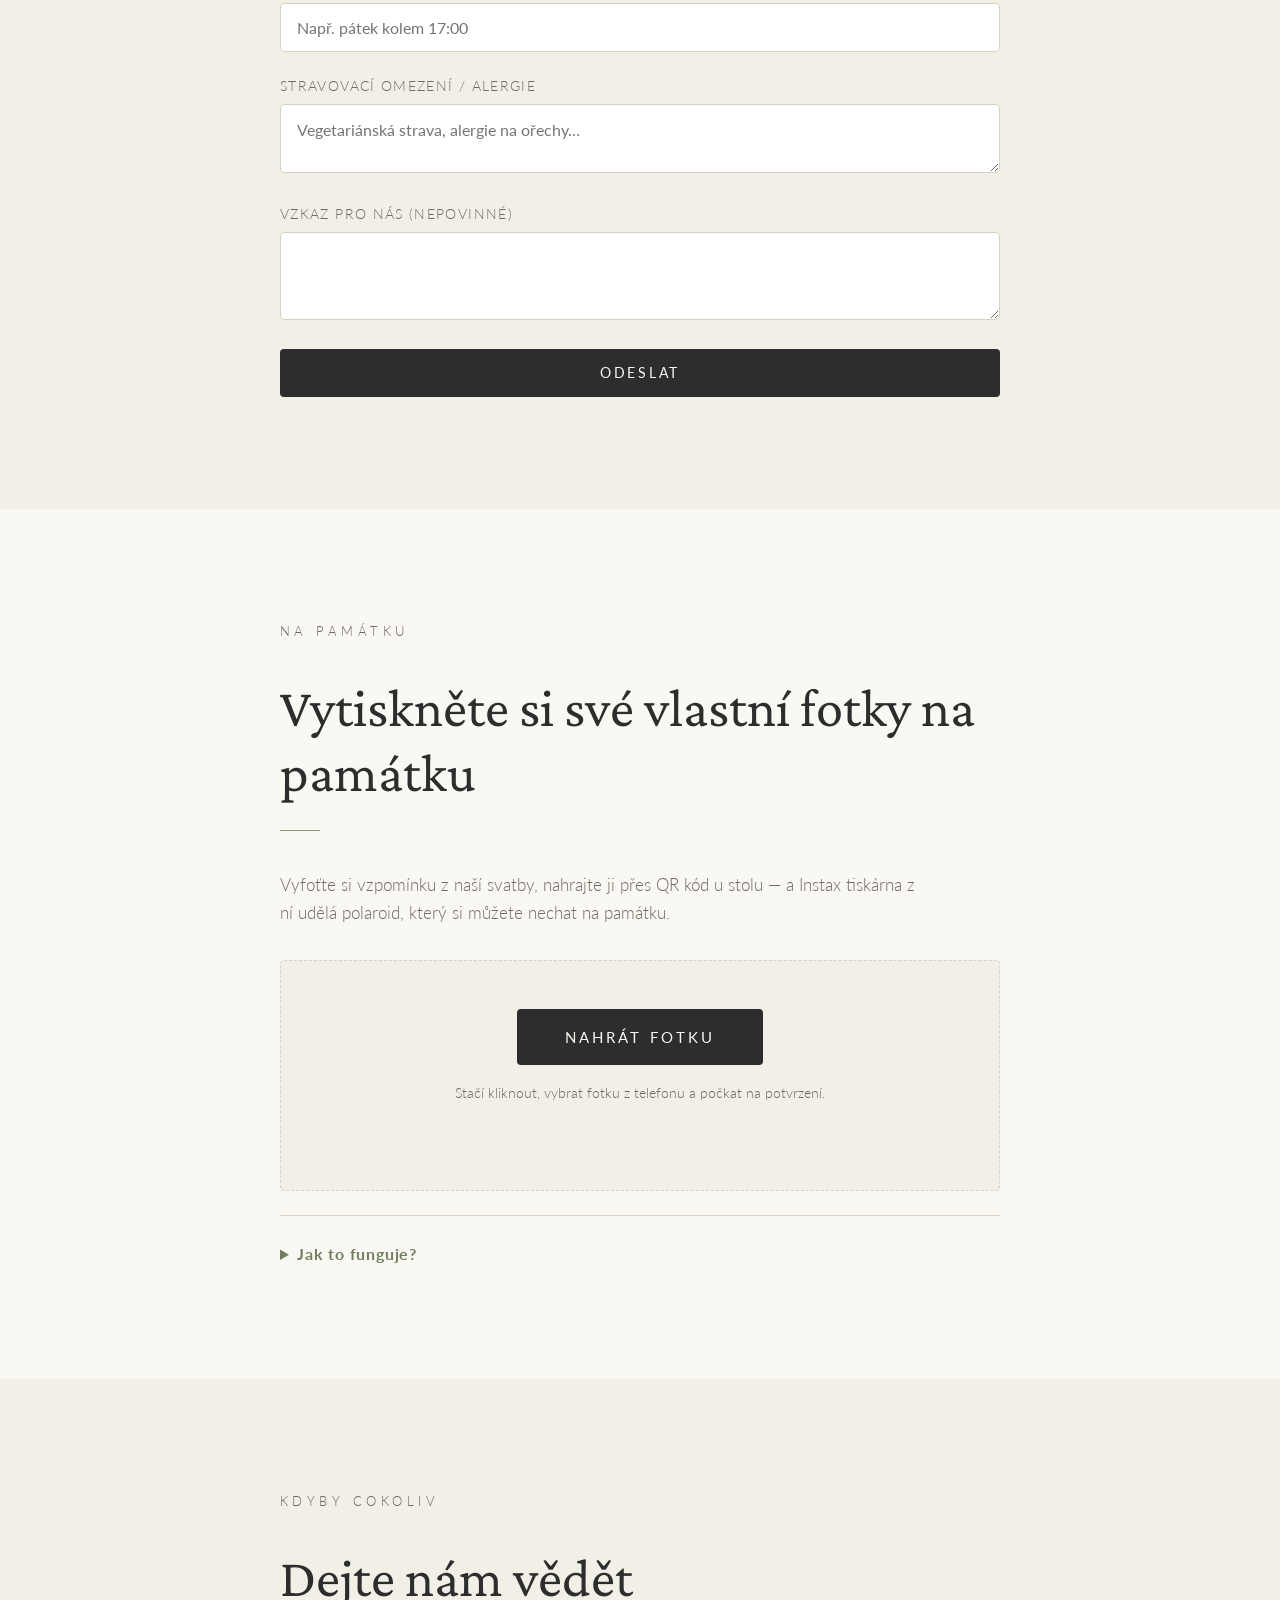
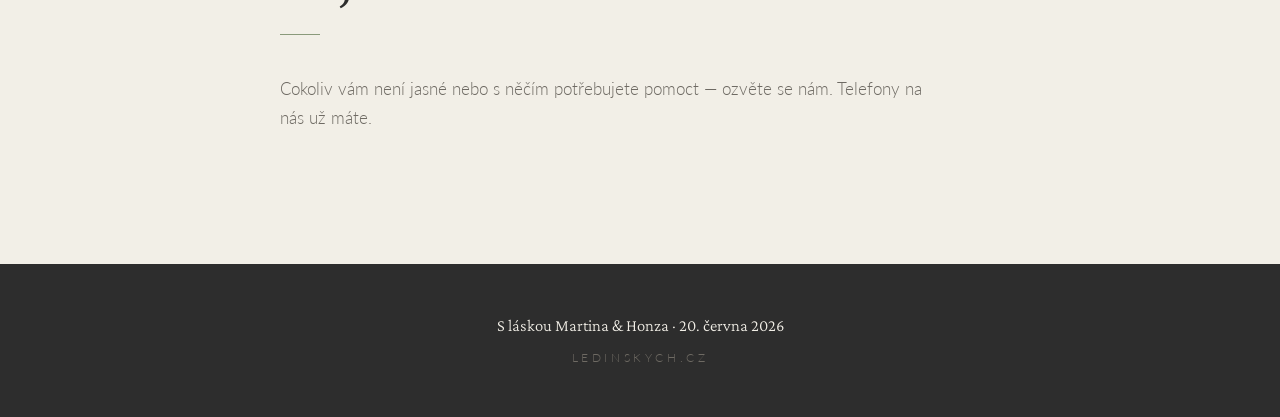
==== commit 9f52e8ee: "druhá oprava fontu" ====
--- a/index.html
+++ b/index.html
@@ -11,7 +11,7 @@
     <link rel="icon" href="data:image/svg+xml,%3Csvg xmlns='http://www.w3.org/2000/svg' viewBox='0 0 100 100'%3E%3Ctext y='.9em' font-size='90'%3E%F0%9F%8C%BF%3C/text%3E%3C/svg%3E">
     <link rel="preconnect" href="https://fonts.googleapis.com">
     <link rel="preconnect" href="https://fonts.gstatic.com" crossorigin>
-    <link href="https://fonts.googleapis.com/css2?family=EB+Garamond:wght@400;500;600;700&family=Lato:wght@300;400;700&display=swap" rel="stylesheet">
+    <link href="https://fonts.googleapis.com/css2?family=Crimson+Pro:wght@400;500;600;700&family=Lato:wght@300;400;700&display=swap" rel="stylesheet">
     <link rel="stylesheet" href="styles.css">
 </head>
 <body>
--- a/styles.css
+++ b/styles.css
@@ -13,7 +13,7 @@
     --color-line: #d8d2c5;
     --color-white: #ffffff;
 
-    --font-serif: 'EB Garamond', Georgia, serif;
+    --font-serif: 'Crimson Pro', Georgia, serif;
     --font-sans: 'Lato', -apple-system, BlinkMacSystemFont, 'Segoe UI', sans-serif;
 
     --max-width: 1100px;
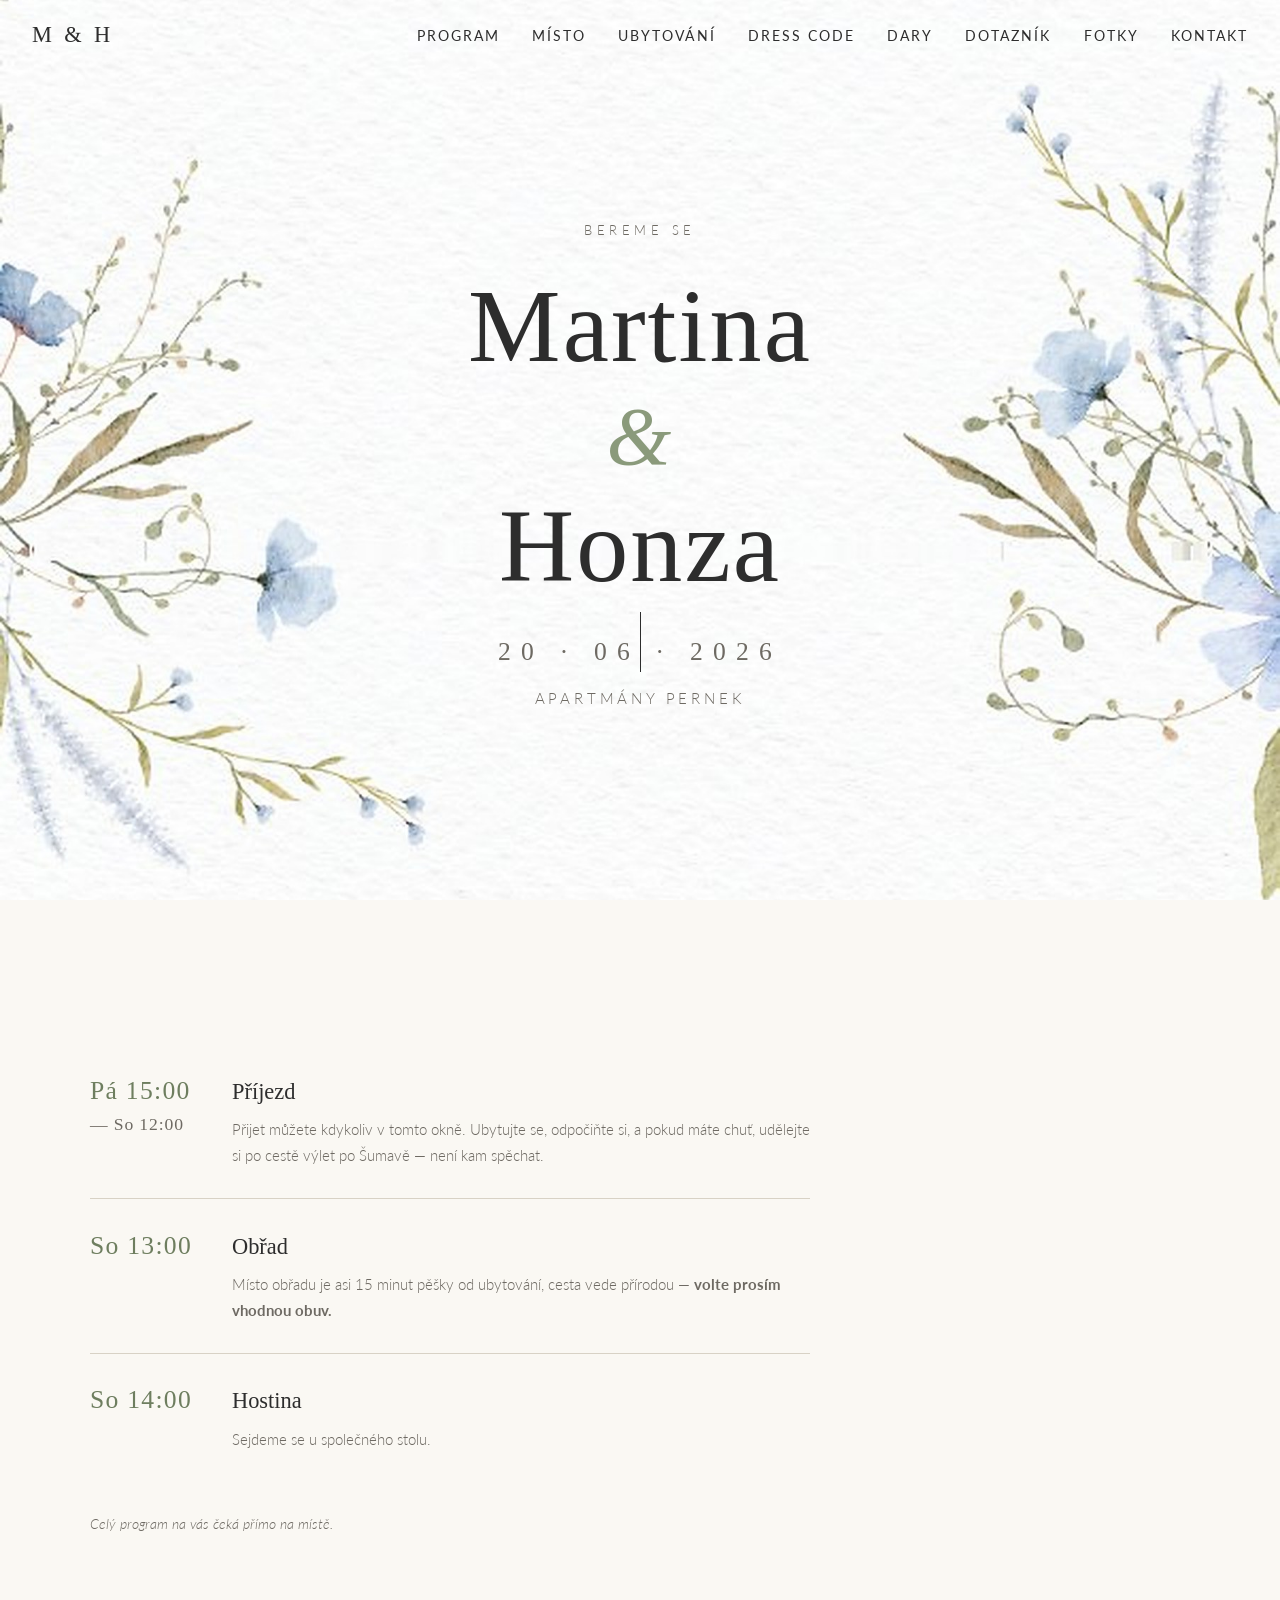
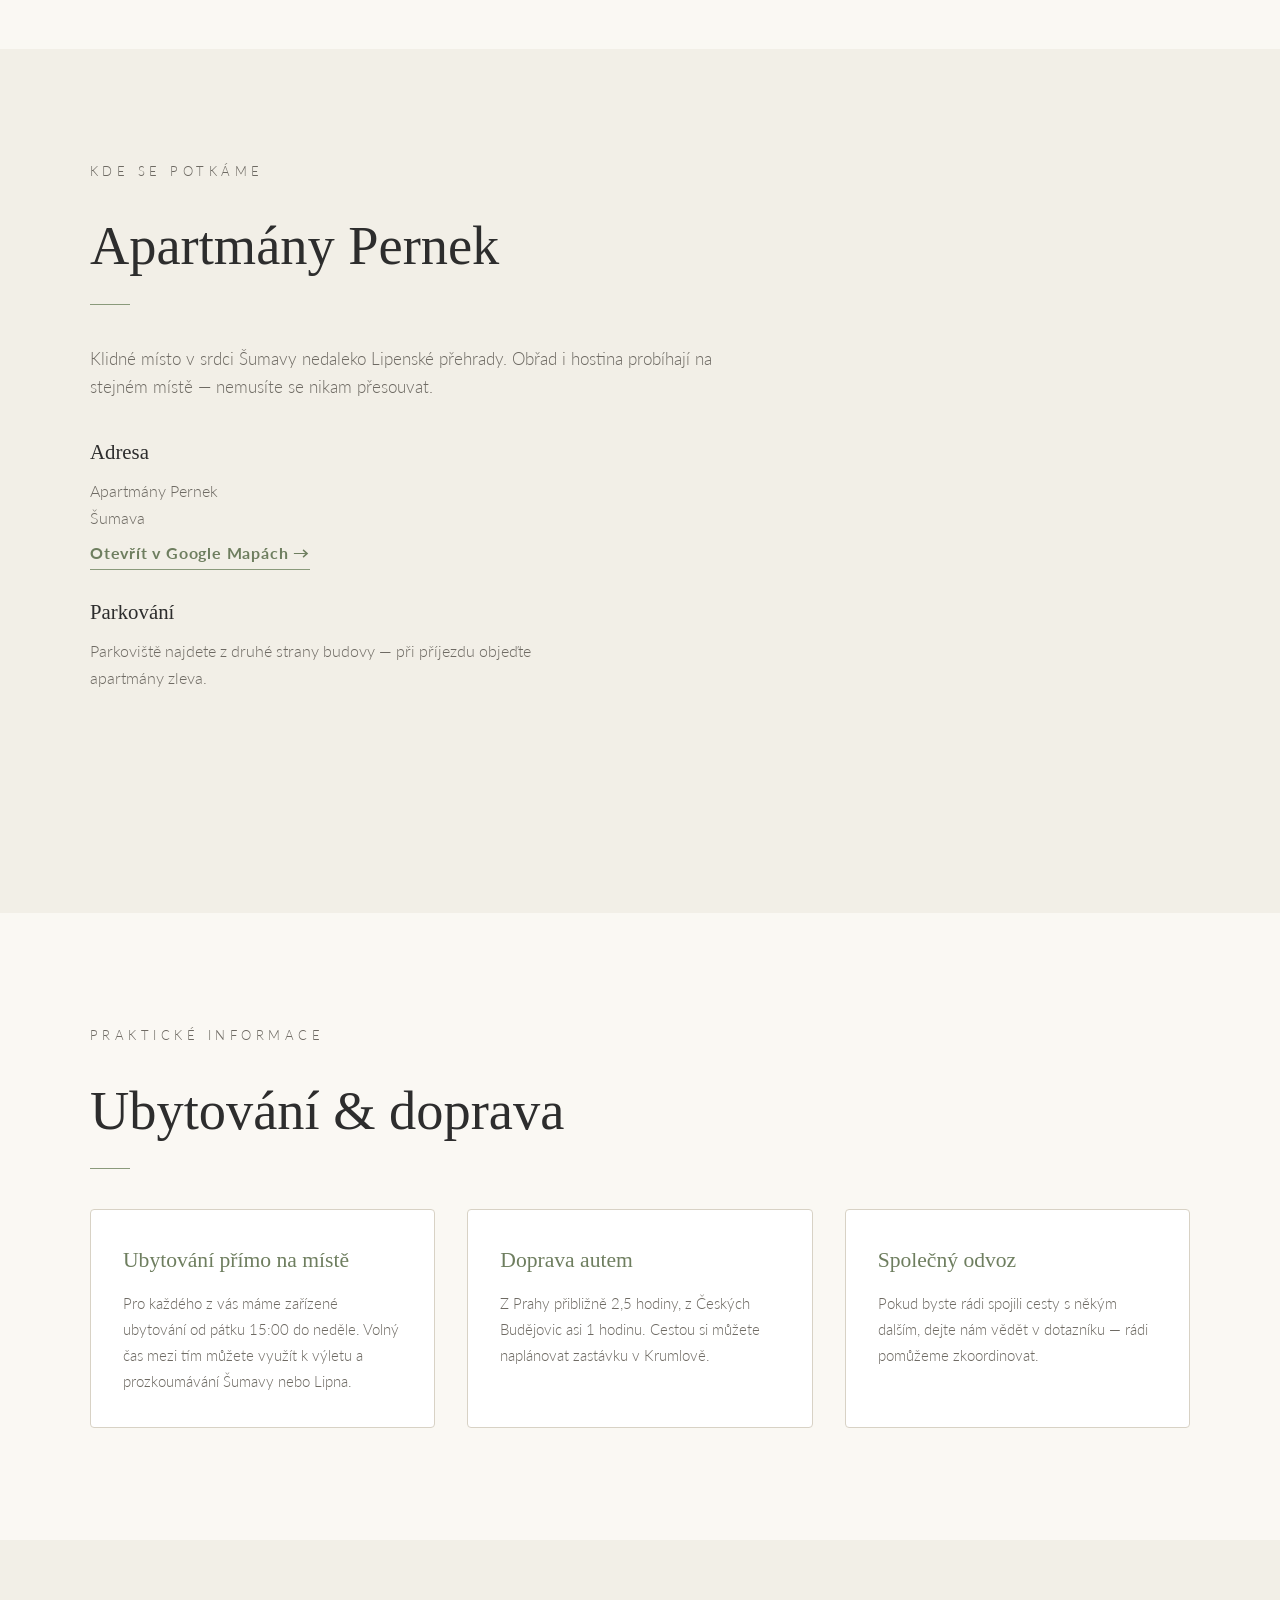
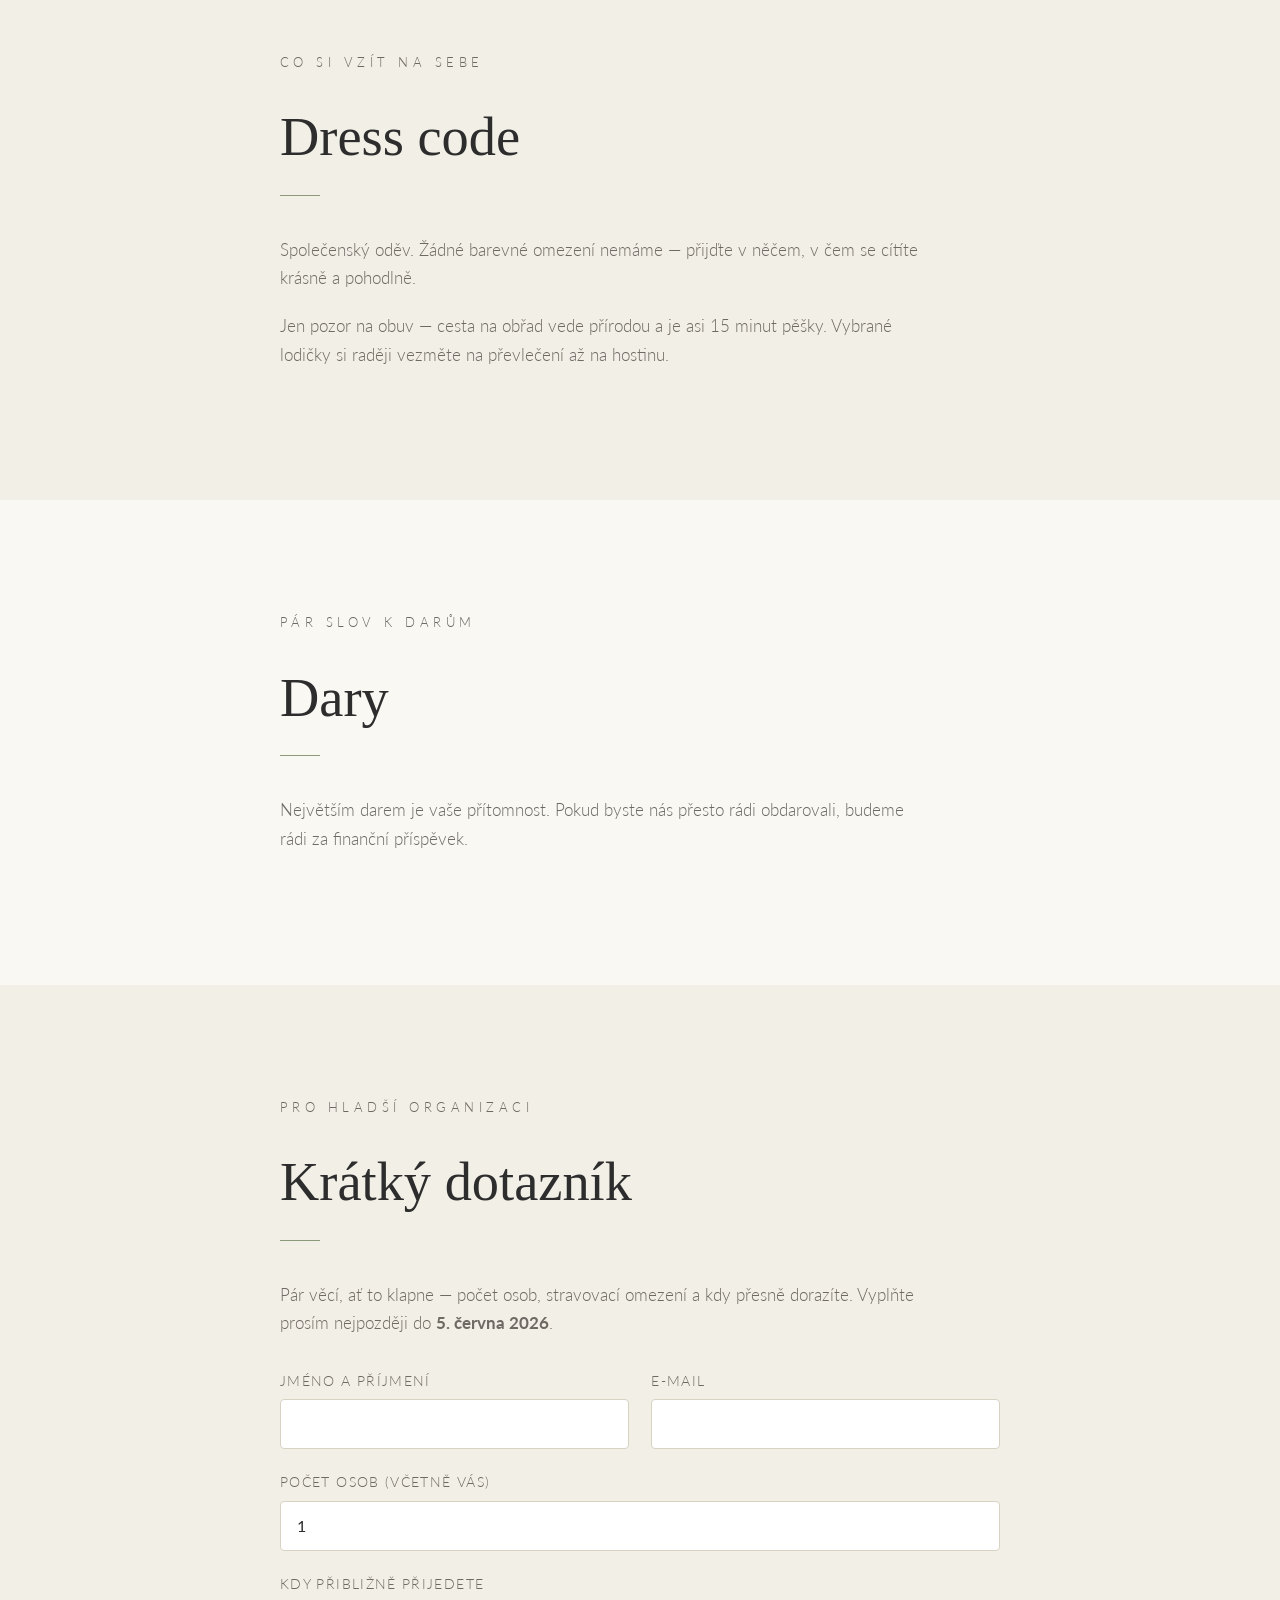
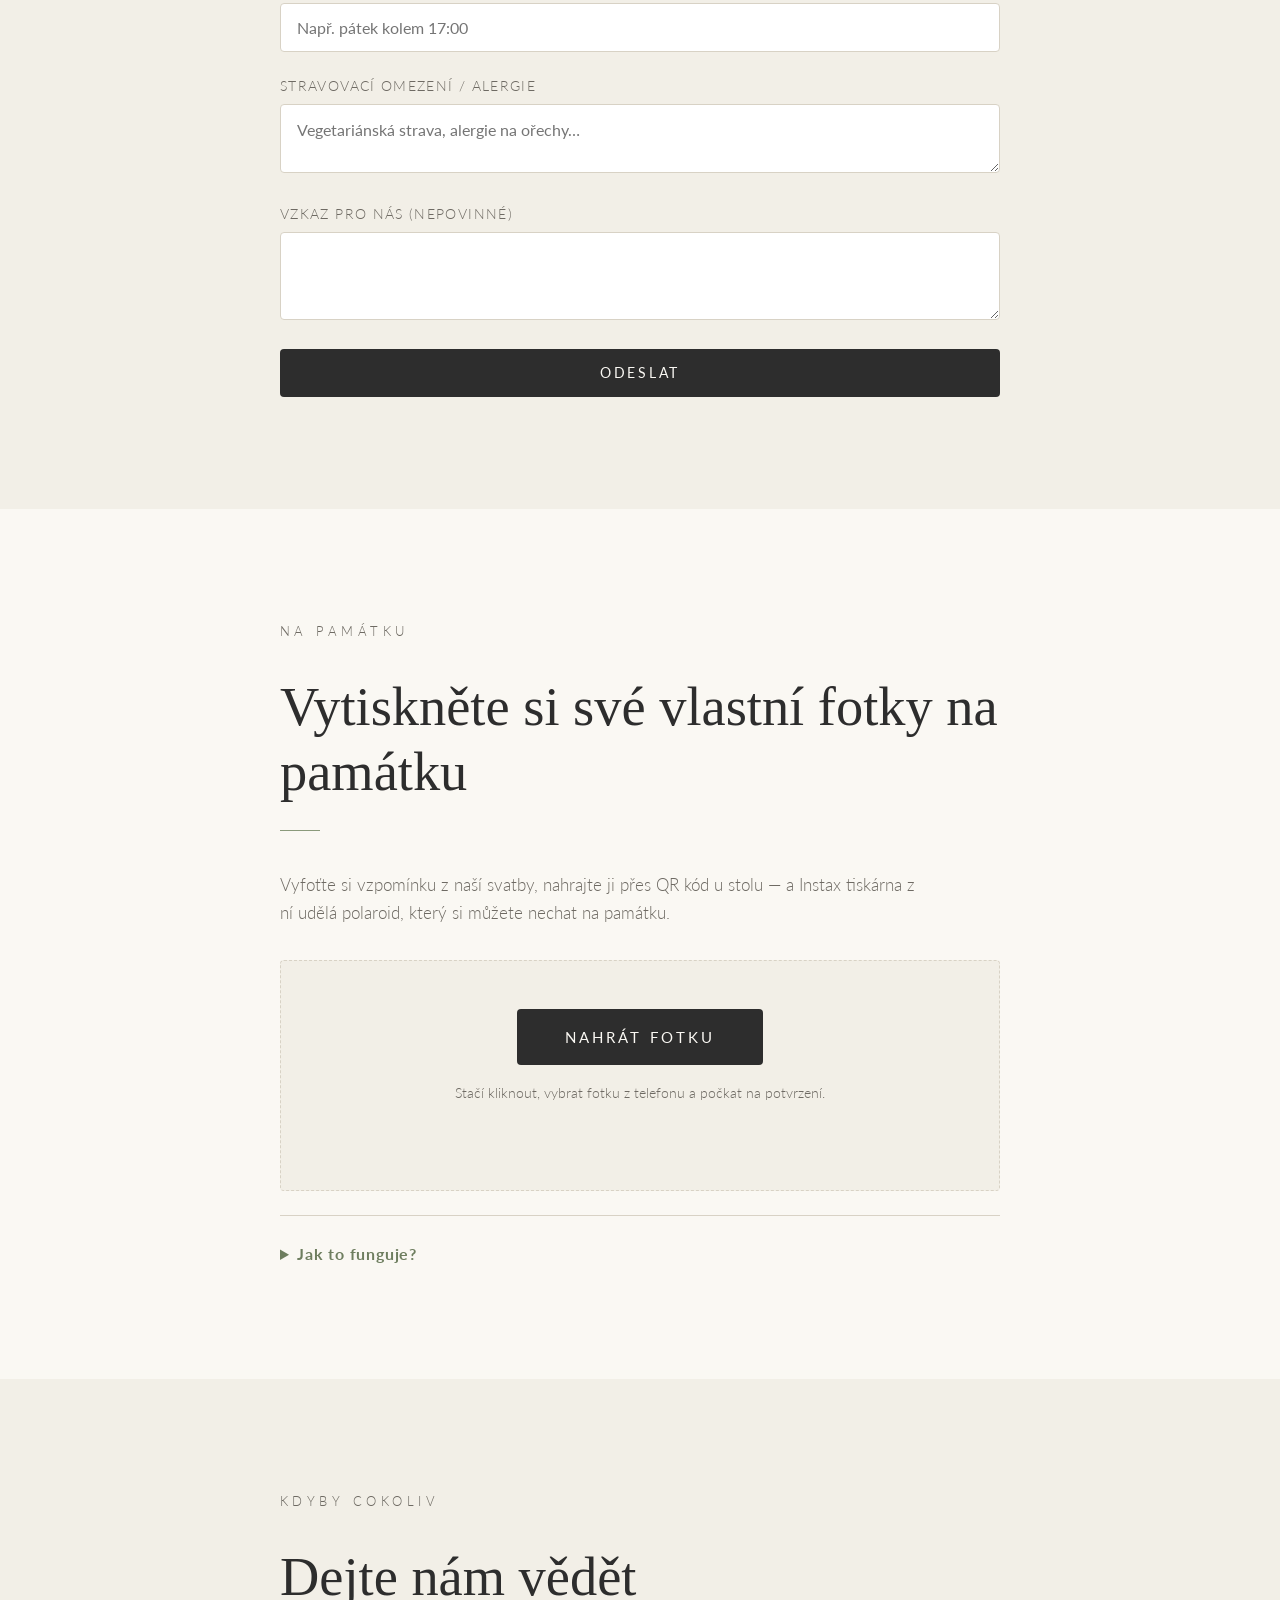
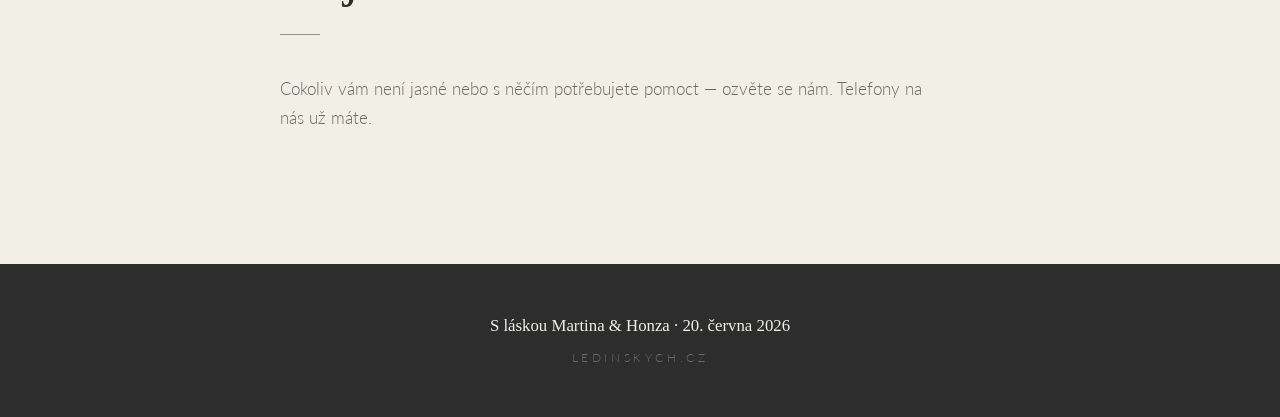
==== commit 2e38932d: "fonty po 3" ====
--- a/index.html
+++ b/index.html
@@ -9,10 +9,12 @@
     <meta property="og:description" content="Svatba Martiny a Honzy v Apartmánech Pernek">
     <meta property="og:type" content="website">
     <link rel="icon" href="data:image/svg+xml,%3Csvg xmlns='http://www.w3.org/2000/svg' viewBox='0 0 100 100'%3E%3Ctext y='.9em' font-size='90'%3E%F0%9F%8C%BF%3C/text%3E%3C/svg%3E">
-    <link rel="preconnect" href="https://fonts.googleapis.com">
-    <link rel="preconnect" href="https://fonts.gstatic.com" crossorigin>
-    <link href="https://fonts.googleapis.com/css2?family=Crimson+Pro:wght@400;500;600;700&family=Lato:wght@300;400;700&display=swap" rel="stylesheet">
-    <link rel="stylesheet" href="styles.css">
+    <link rel="preconnect" href="https://fonts.bunny.net" crossorigin>
+    <link href="https://fonts.bunny.net/css?family=crimson-pro:400,500,600,700|lato:300,400,700&display=swap" rel="stylesheet">
+    <link rel="stylesheet" href="styles.css?v=20260518b">
+    <meta http-equiv="Cache-Control" content="no-cache, no-store, must-revalidate">
+    <meta http-equiv="Pragma" content="no-cache">
+    <meta http-equiv="Expires" content="0">
 </head>
 <body>
 
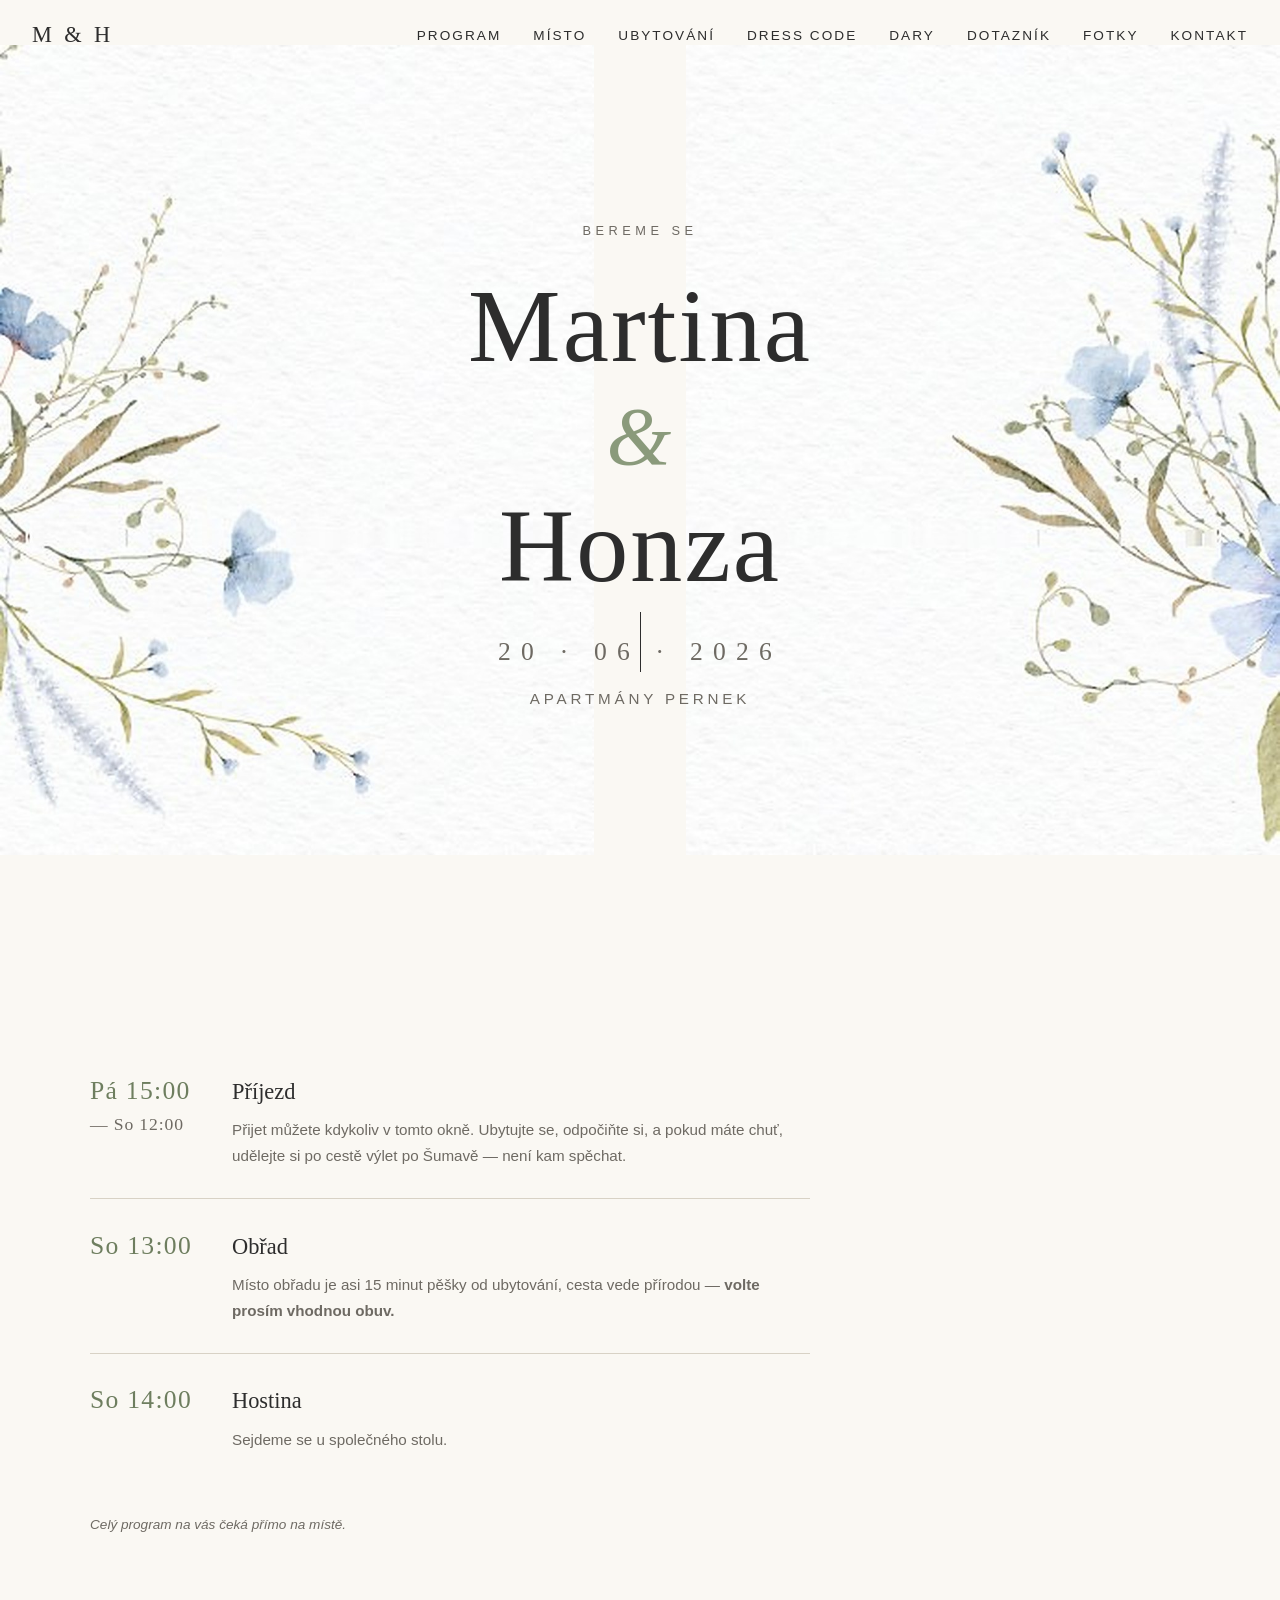
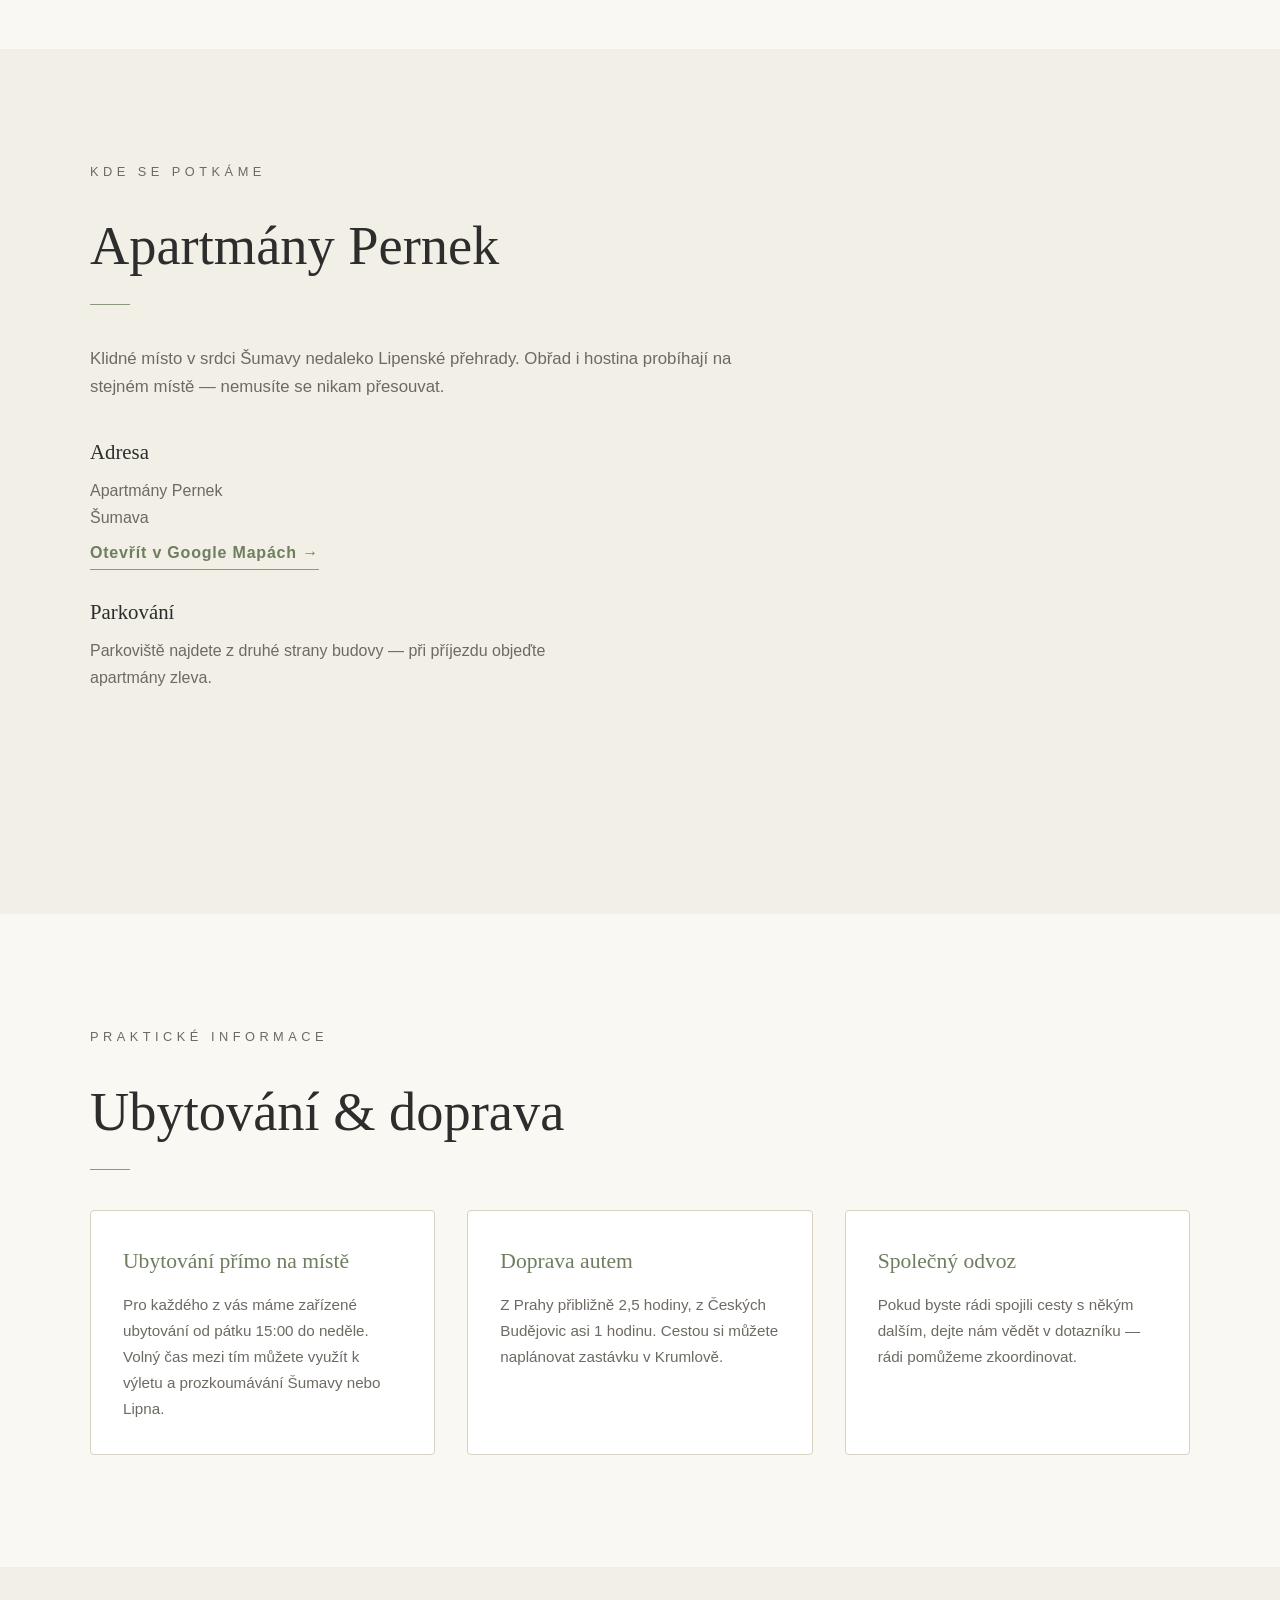
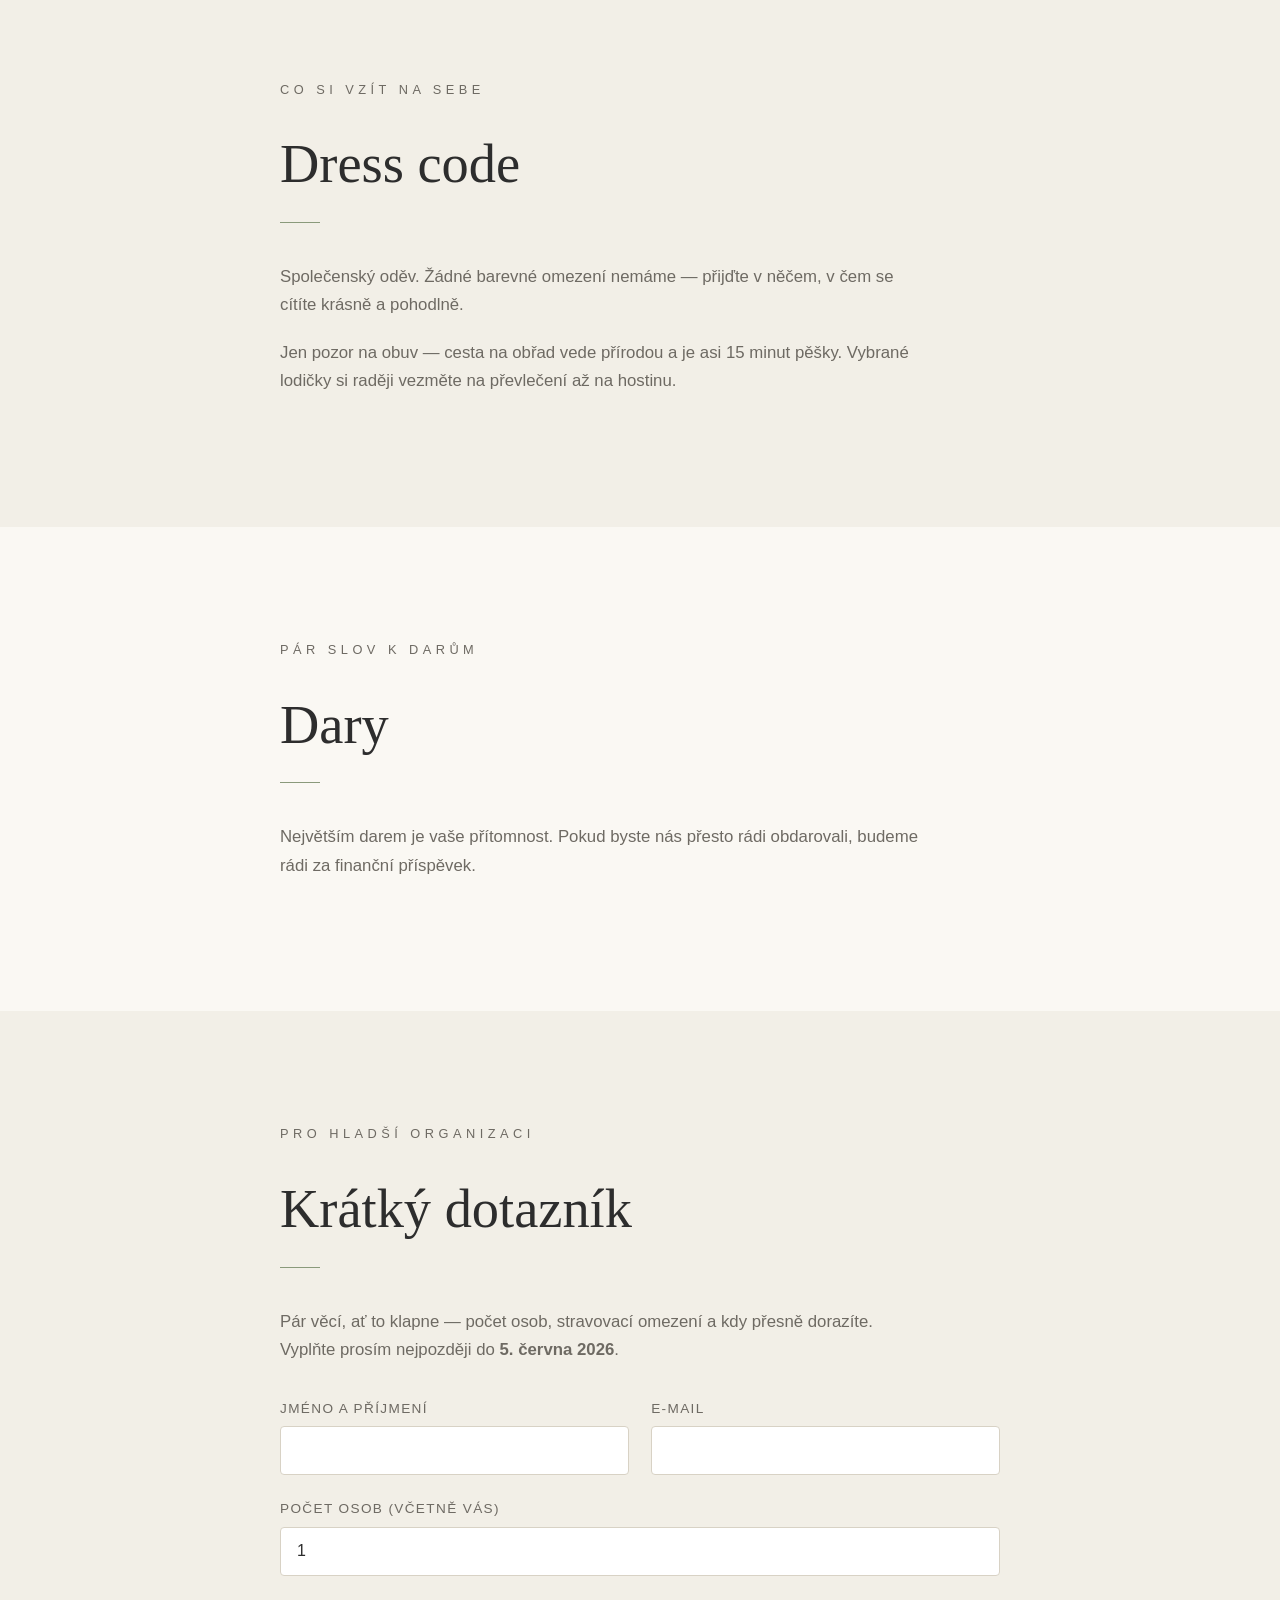
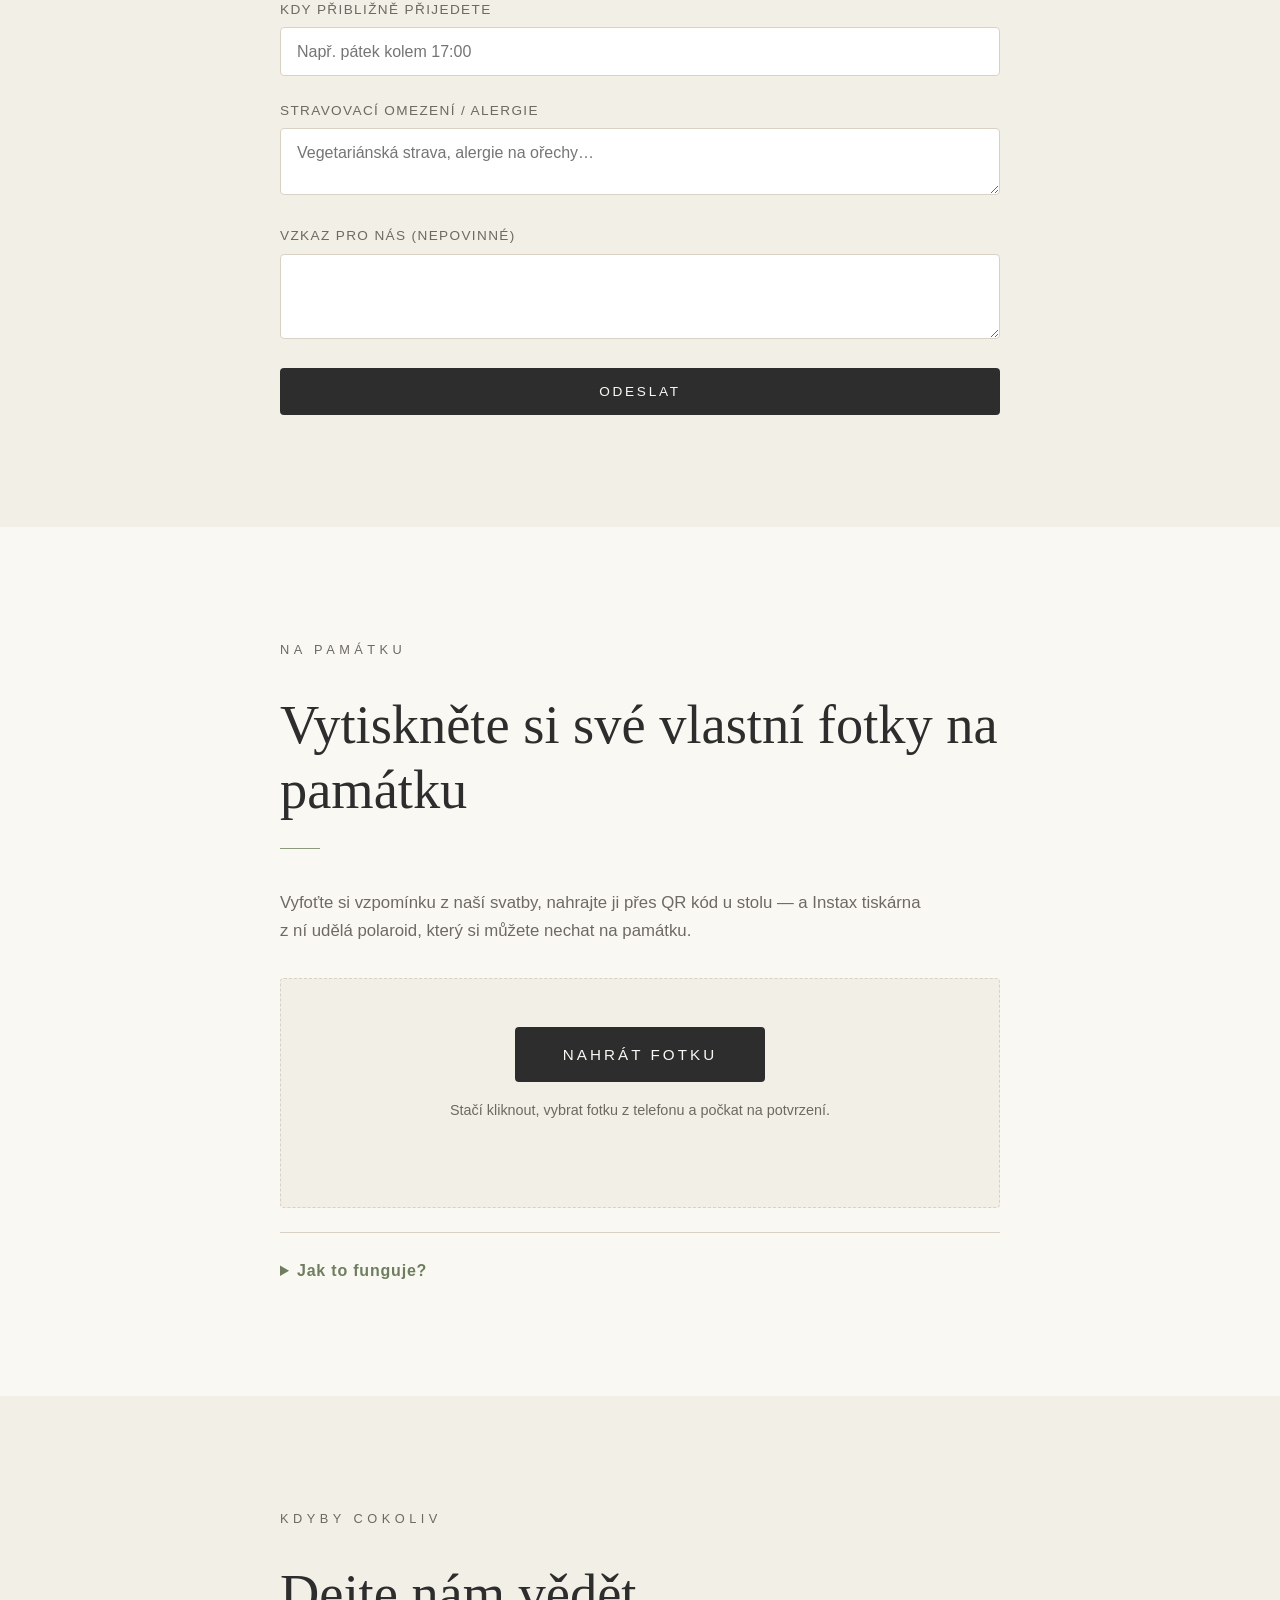
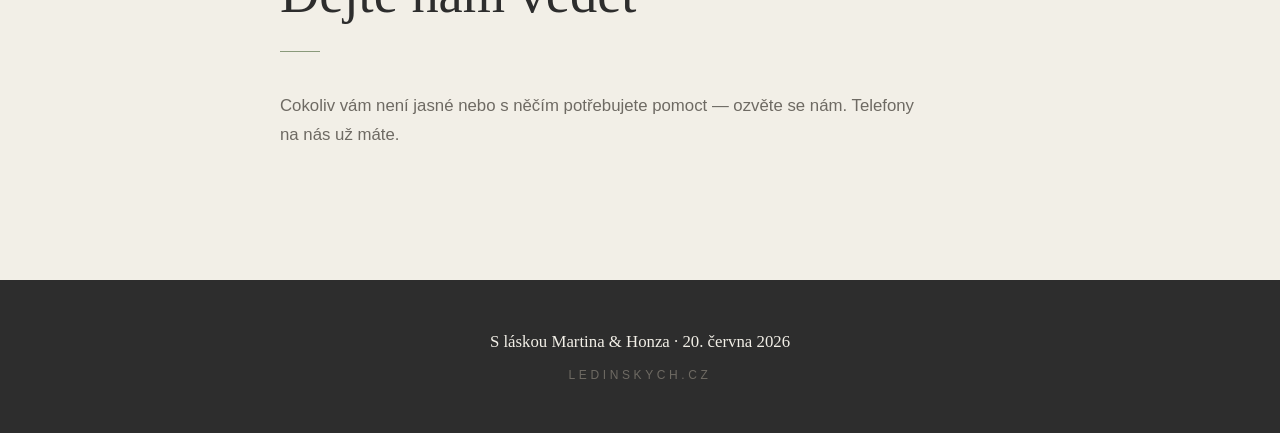
==== commit a405cd0e: "fonty po čtvrté" ====
--- a/index.html
+++ b/index.html
@@ -9,9 +9,8 @@
     <meta property="og:description" content="Svatba Martiny a Honzy v Apartmánech Pernek">
     <meta property="og:type" content="website">
     <link rel="icon" href="data:image/svg+xml,%3Csvg xmlns='http://www.w3.org/2000/svg' viewBox='0 0 100 100'%3E%3Ctext y='.9em' font-size='90'%3E%F0%9F%8C%BF%3C/text%3E%3C/svg%3E">
-    <link rel="preconnect" href="https://fonts.bunny.net" crossorigin>
-    <link href="https://fonts.bunny.net/css?family=crimson-pro:400,500,600,700|lato:300,400,700&display=swap" rel="stylesheet">
-    <link rel="stylesheet" href="styles.css?v=20260518b">
+    <link rel="stylesheet" href="fonts.css?v=1">
+    <link rel="stylesheet" href="styles.css?v=20260518c">
     <meta http-equiv="Cache-Control" content="no-cache, no-store, must-revalidate">
     <meta http-equiv="Pragma" content="no-cache">
     <meta http-equiv="Expires" content="0">
--- a/fonts.css
+++ b/fonts.css
@@ -0,0 +1,136 @@
+/* ===========================================================
+   Self-hosted fonty — kompletní podpora české diakritiky
+   Použito napříč všemi HTML stránkami.
+   =========================================================== */
+
+/* ----- Crimson Pro ----- */
+@font-face {
+    font-family: 'Crimson Pro';
+    font-style: normal;
+    font-weight: 400;
+    font-display: swap;
+    src: url('fonts/crimson-pro-latin-ext-400.woff2') format('woff2');
+    unicode-range: U+0100-024F, U+0259, U+1E00-1EFF, U+2020, U+20A0-20AB, U+20AD-20CF, U+2113, U+2C60-2C7F, U+A720-A7FF;
+}
+@font-face {
+    font-family: 'Crimson Pro';
+    font-style: normal;
+    font-weight: 400;
+    font-display: swap;
+    src: url('fonts/crimson-pro-latin-400.woff2') format('woff2');
+    unicode-range: U+0000-00FF, U+0131, U+0152-0153, U+02BB-02BC, U+02C6, U+02DA, U+02DC, U+0304, U+0308, U+0329, U+2000-206F, U+2074, U+20AC, U+2122, U+2191, U+2193, U+2212, U+2215, U+FEFF, U+FFFD;
+}
+@font-face {
+    font-family: 'Crimson Pro';
+    font-style: normal;
+    font-weight: 500;
+    font-display: swap;
+    src: url('fonts/crimson-pro-latin-ext-500.woff2') format('woff2');
+    unicode-range: U+0100-024F, U+0259, U+1E00-1EFF, U+2020, U+20A0-20AB, U+20AD-20CF, U+2113, U+2C60-2C7F, U+A720-A7FF;
+}
+@font-face {
+    font-family: 'Crimson Pro';
+    font-style: normal;
+    font-weight: 500;
+    font-display: swap;
+    src: url('fonts/crimson-pro-latin-500.woff2') format('woff2');
+    unicode-range: U+0000-00FF, U+0131, U+0152-0153, U+02BB-02BC, U+02C6, U+02DA, U+02DC, U+0304, U+0308, U+0329, U+2000-206F, U+2074, U+20AC, U+2122, U+2191, U+2193, U+2212, U+2215, U+FEFF, U+FFFD;
+}
+@font-face {
+    font-family: 'Crimson Pro';
+    font-style: normal;
+    font-weight: 600;
+    font-display: swap;
+    src: url('fonts/crimson-pro-latin-ext-600.woff2') format('woff2');
+    unicode-range: U+0100-024F, U+0259, U+1E00-1EFF, U+2020, U+20A0-20AB, U+20AD-20CF, U+2113, U+2C60-2C7F, U+A720-A7FF;
+}
+@font-face {
+    font-family: 'Crimson Pro';
+    font-style: normal;
+    font-weight: 600;
+    font-display: swap;
+    src: url('fonts/crimson-pro-latin-600.woff2') format('woff2');
+    unicode-range: U+0000-00FF, U+0131, U+0152-0153, U+02BB-02BC, U+02C6, U+02DA, U+02DC, U+0304, U+0308, U+0329, U+2000-206F, U+2074, U+20AC, U+2122, U+2191, U+2193, U+2212, U+2215, U+FEFF, U+FFFD;
+}
+@font-face {
+    font-family: 'Crimson Pro';
+    font-style: normal;
+    font-weight: 700;
+    font-display: swap;
+    src: url('fonts/crimson-pro-latin-ext-700.woff2') format('woff2');
+    unicode-range: U+0100-024F, U+0259, U+1E00-1EFF, U+2020, U+20A0-20AB, U+20AD-20CF, U+2113, U+2C60-2C7F, U+A720-A7FF;
+}
+@font-face {
+    font-family: 'Crimson Pro';
+    font-style: normal;
+    font-weight: 700;
+    font-display: swap;
+    src: url('fonts/crimson-pro-latin-700.woff2') format('woff2');
+    unicode-range: U+0000-00FF, U+0131, U+0152-0153, U+02BB-02BC, U+02C6, U+02DA, U+02DC, U+0304, U+0308, U+0329, U+2000-206F, U+2074, U+20AC, U+2122, U+2191, U+2193, U+2212, U+2215, U+FEFF, U+FFFD;
+}
+@font-face {
+    font-family: 'Crimson Pro';
+    font-style: italic;
+    font-weight: 400;
+    font-display: swap;
+    src: url('fonts/crimson-pro-latin-ext-400-italic.woff2') format('woff2');
+    unicode-range: U+0100-024F, U+0259, U+1E00-1EFF, U+2020, U+20A0-20AB, U+20AD-20CF, U+2113, U+2C60-2C7F, U+A720-A7FF;
+}
+@font-face {
+    font-family: 'Crimson Pro';
+    font-style: italic;
+    font-weight: 400;
+    font-display: swap;
+    src: url('fonts/crimson-pro-latin-400-italic.woff2') format('woff2');
+    unicode-range: U+0000-00FF, U+0131, U+0152-0153, U+02BB-02BC, U+02C6, U+02DA, U+02DC, U+0304, U+0308, U+0329, U+2000-206F, U+2074, U+20AC, U+2122, U+2191, U+2193, U+2212, U+2215, U+FEFF, U+FFFD;
+}
+
+/* ----- Lato ----- */
+@font-face {
+    font-family: 'Lato';
+    font-style: normal;
+    font-weight: 300;
+    font-display: swap;
+    src: url('fonts/lato-latin-ext-300.woff2') format('woff2');
+    unicode-range: U+0100-024F, U+0259, U+1E00-1EFF, U+2020, U+20A0-20AB, U+20AD-20CF, U+2113, U+2C60-2C7F, U+A720-A7FF;
+}
+@font-face {
+    font-family: 'Lato';
+    font-style: normal;
+    font-weight: 300;
+    font-display: swap;
+    src: url('fonts/lato-latin-300.woff2') format('woff2');
+    unicode-range: U+0000-00FF, U+0131, U+0152-0153, U+02BB-02BC, U+02C6, U+02DA, U+02DC, U+0304, U+0308, U+0329, U+2000-206F, U+2074, U+20AC, U+2122, U+2191, U+2193, U+2212, U+2215, U+FEFF, U+FFFD;
+}
+@font-face {
+    font-family: 'Lato';
+    font-style: normal;
+    font-weight: 400;
+    font-display: swap;
+    src: url('fonts/lato-latin-ext-400.woff2') format('woff2');
+    unicode-range: U+0100-024F, U+0259, U+1E00-1EFF, U+2020, U+20A0-20AB, U+20AD-20CF, U+2113, U+2C60-2C7F, U+A720-A7FF;
+}
+@font-face {
+    font-family: 'Lato';
+    font-style: normal;
+    font-weight: 400;
+    font-display: swap;
+    src: url('fonts/lato-latin-400.woff2') format('woff2');
+    unicode-range: U+0000-00FF, U+0131, U+0152-0153, U+02BB-02BC, U+02C6, U+02DA, U+02DC, U+0304, U+0308, U+0329, U+2000-206F, U+2074, U+20AC, U+2122, U+2191, U+2193, U+2212, U+2215, U+FEFF, U+FFFD;
+}
+@font-face {
+    font-family: 'Lato';
+    font-style: normal;
+    font-weight: 700;
+    font-display: swap;
+    src: url('fonts/lato-latin-ext-700.woff2') format('woff2');
+    unicode-range: U+0100-024F, U+0259, U+1E00-1EFF, U+2020, U+20A0-20AB, U+20AD-20CF, U+2113, U+2C60-2C7F, U+A720-A7FF;
+}
+@font-face {
+    font-family: 'Lato';
+    font-style: normal;
+    font-weight: 700;
+    font-display: swap;
+    src: url('fonts/lato-latin-700.woff2') format('woff2');
+    unicode-range: U+0000-00FF, U+0131, U+0152-0153, U+02BB-02BC, U+02C6, U+02DA, U+02DC, U+0304, U+0308, U+0329, U+2000-206F, U+2074, U+20AC, U+2122, U+2191, U+2193, U+2212, U+2215, U+FEFF, U+FFFD;
+}
--- a/styles.css
+++ b/styles.css
@@ -127,10 +127,10 @@
     padding: 5rem 1.5rem 3rem;
     position: relative;
     background-color: var(--color-bg);
-    background-image: url('flowers.jpg');
-    background-size: cover;
-    background-position: center;
-    background-repeat: no-repeat;
+    background-image: url('flowers-left.jpg'), url('flowers-right.jpg');
+    background-position: left center, right center;
+    background-repeat: no-repeat, no-repeat;
+    background-size: auto 90%, auto 90%;
 }
 
 .hero-content {
@@ -141,8 +141,8 @@
 
 @media (max-width: 720px) {
     .hero {
-        background-size: 200% auto;
-        background-position: center 80%;
+        background-size: auto 45%, auto 45%;
+        background-position: left bottom, right bottom;
     }
 }
 
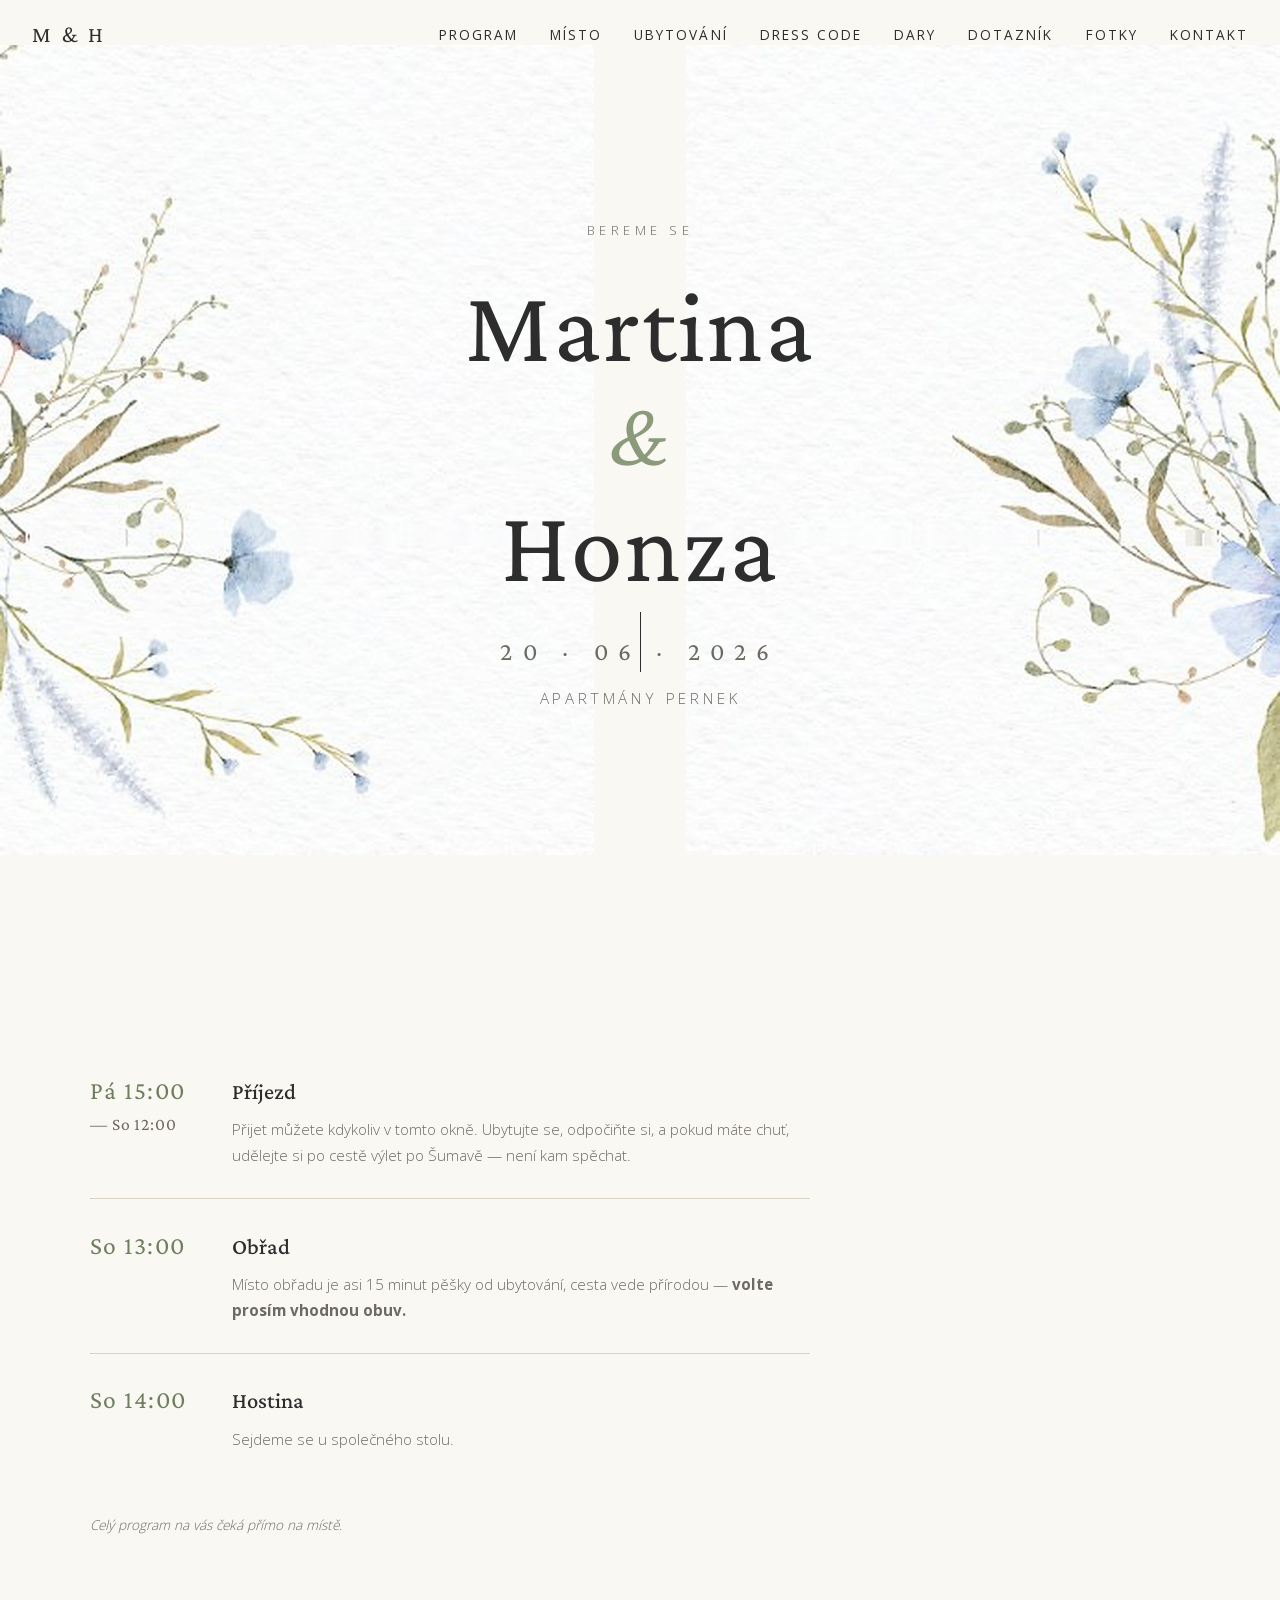
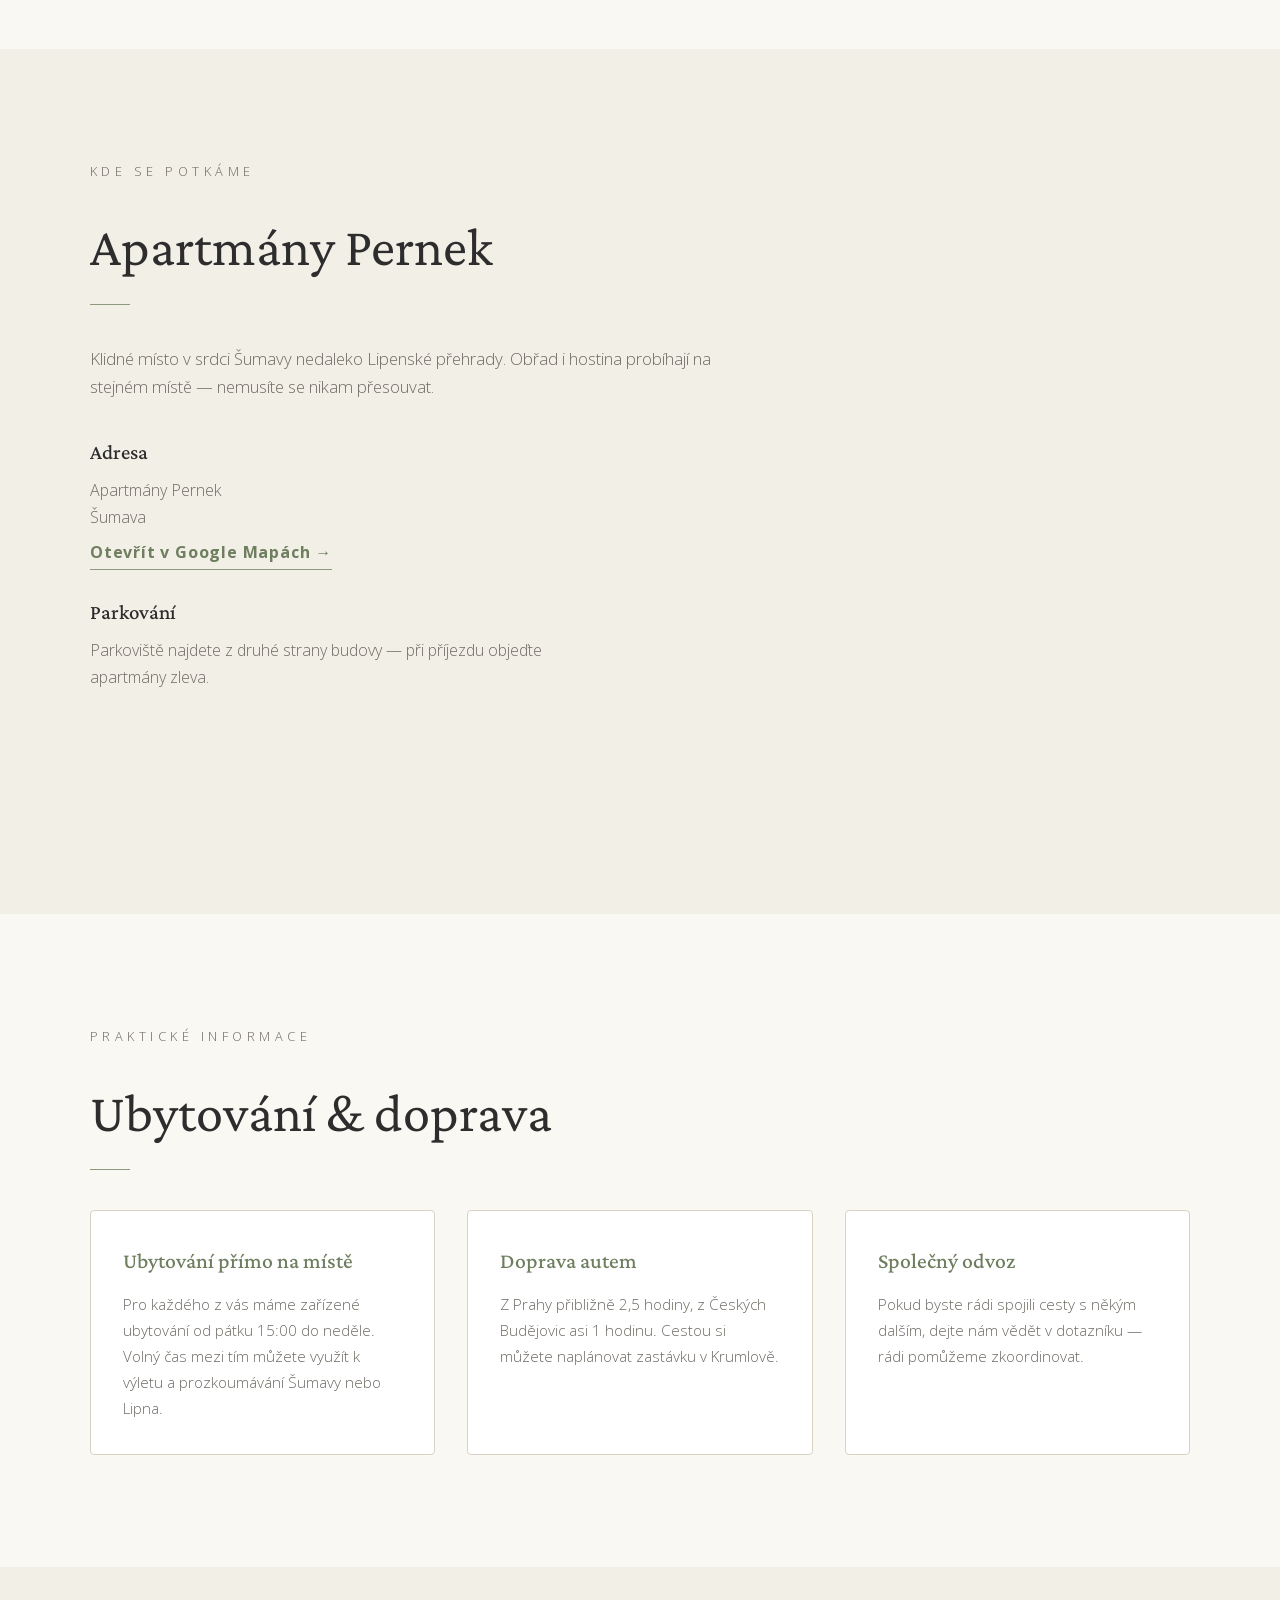
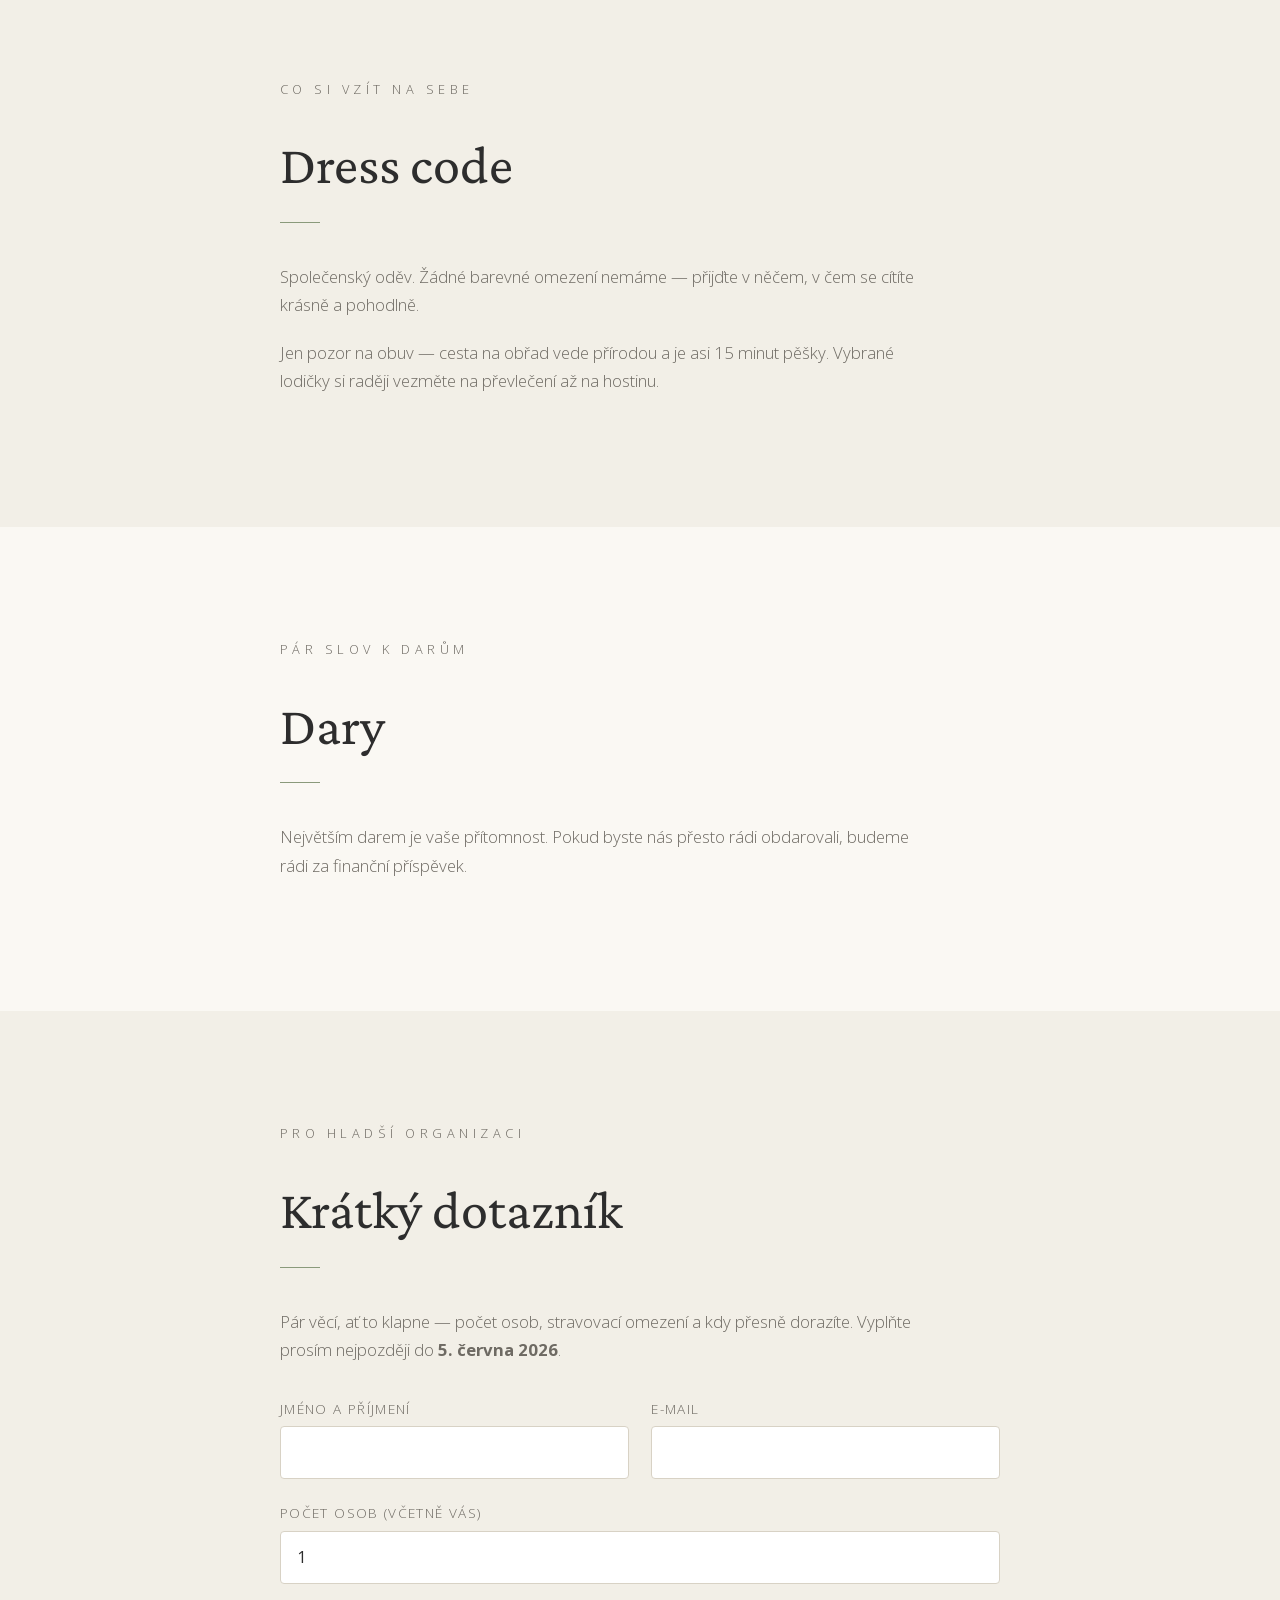
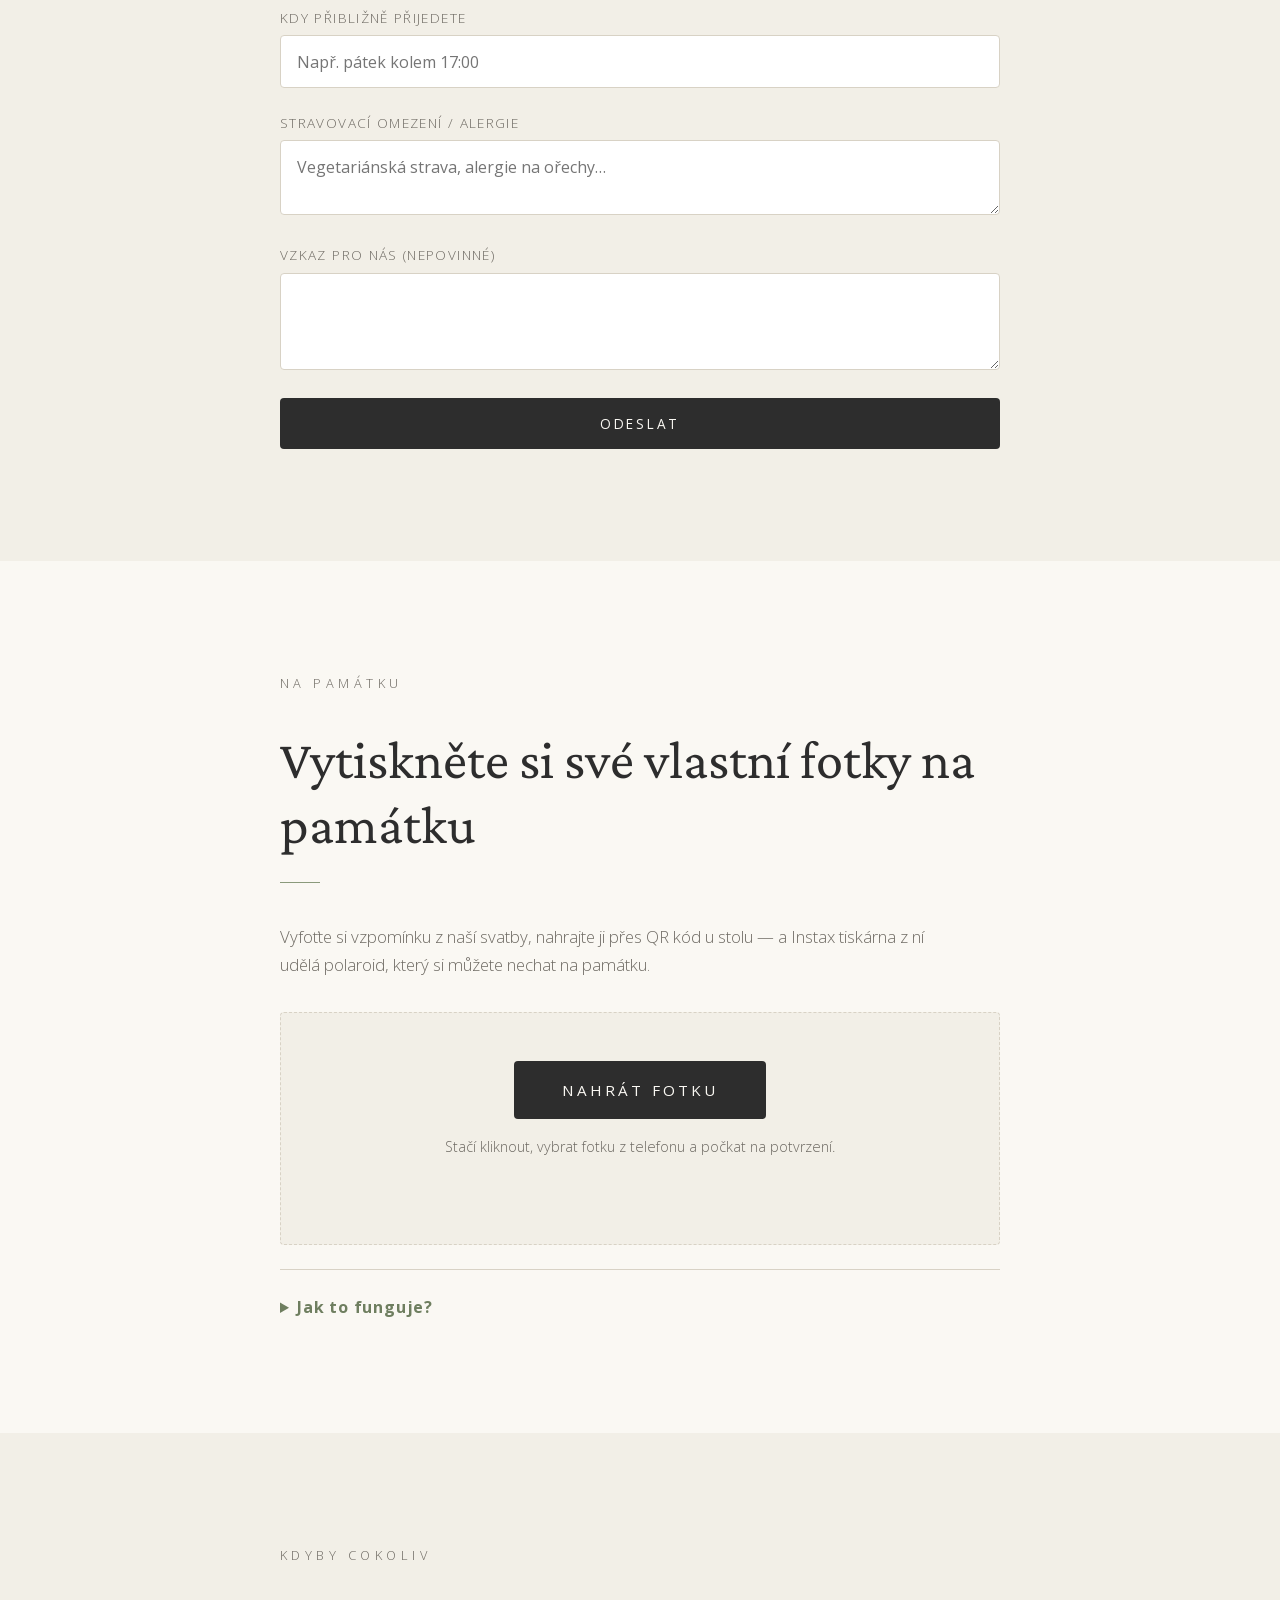
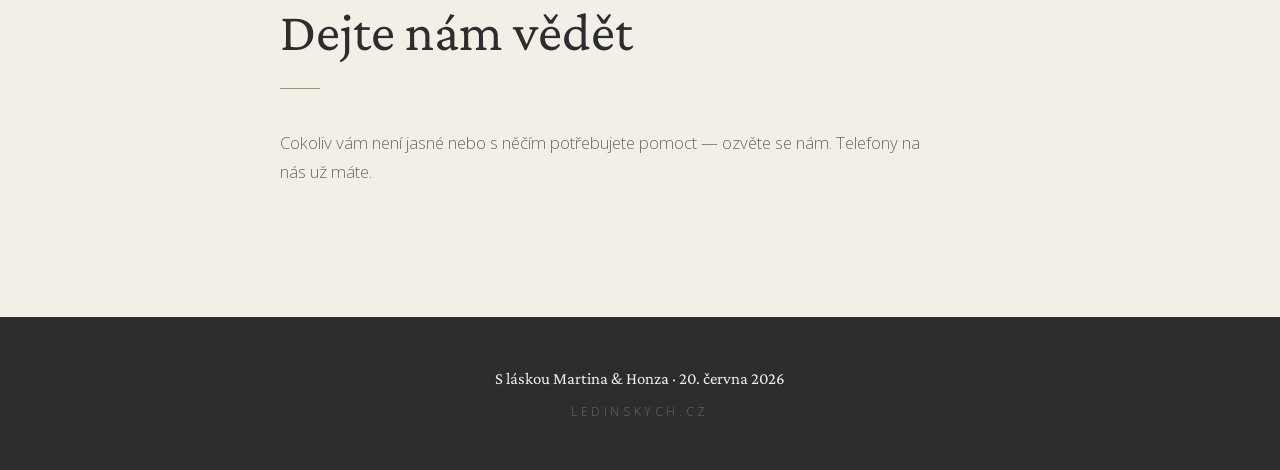
==== commit 2d38351d: "fonty po šesté asi" ====
--- a/index.html
+++ b/index.html
@@ -9,8 +9,8 @@
     <meta property="og:description" content="Svatba Martiny a Honzy v Apartmánech Pernek">
     <meta property="og:type" content="website">
     <link rel="icon" href="data:image/svg+xml,%3Csvg xmlns='http://www.w3.org/2000/svg' viewBox='0 0 100 100'%3E%3Ctext y='.9em' font-size='90'%3E%F0%9F%8C%BF%3C/text%3E%3C/svg%3E">
-    <link rel="stylesheet" href="fonts.css?v=1">
-    <link rel="stylesheet" href="styles.css?v=20260518c">
+    <link rel="stylesheet" href="fonts.css?v=2">
+    <link rel="stylesheet" href="styles.css?v=20260518d">
     <meta http-equiv="Cache-Control" content="no-cache, no-store, must-revalidate">
     <meta http-equiv="Pragma" content="no-cache">
     <meta http-equiv="Expires" content="0">
--- a/fonts.css
+++ b/fonts.css
@@ -1,136 +1,52 @@
 /* ===========================================================
    Self-hosted fonty — kompletní podpora české diakritiky
-   Použito napříč všemi HTML stránkami.
+   Sloučené subsety v jednom souboru per váha = žádné
+   unicode-range, žádné fallbacky na systémový font.
    =========================================================== */
 
-/* ----- Crimson Pro ----- */
+/* ----- Crimson Pro (serif, nadpisy) ----- */
 @font-face {
     font-family: 'Crimson Pro';
     font-style: normal;
     font-weight: 400;
     font-display: swap;
-    src: url('fonts/crimson-pro-latin-ext-400.woff2') format('woff2');
-    unicode-range: U+0100-024F, U+0259, U+1E00-1EFF, U+2020, U+20A0-20AB, U+20AD-20CF, U+2113, U+2C60-2C7F, U+A720-A7FF;
-}
-@font-face {
-    font-family: 'Crimson Pro';
-    font-style: normal;
-    font-weight: 400;
-    font-display: swap;
-    src: url('fonts/crimson-pro-latin-400.woff2') format('woff2');
-    unicode-range: U+0000-00FF, U+0131, U+0152-0153, U+02BB-02BC, U+02C6, U+02DA, U+02DC, U+0304, U+0308, U+0329, U+2000-206F, U+2074, U+20AC, U+2122, U+2191, U+2193, U+2212, U+2215, U+FEFF, U+FFFD;
+    src: url('fonts/crimson-pro-400.woff2') format('woff2');
 }
 @font-face {
     font-family: 'Crimson Pro';
     font-style: normal;
     font-weight: 500;
     font-display: swap;
-    src: url('fonts/crimson-pro-latin-ext-500.woff2') format('woff2');
-    unicode-range: U+0100-024F, U+0259, U+1E00-1EFF, U+2020, U+20A0-20AB, U+20AD-20CF, U+2113, U+2C60-2C7F, U+A720-A7FF;
-}
-@font-face {
-    font-family: 'Crimson Pro';
-    font-style: normal;
-    font-weight: 500;
-    font-display: swap;
-    src: url('fonts/crimson-pro-latin-500.woff2') format('woff2');
-    unicode-range: U+0000-00FF, U+0131, U+0152-0153, U+02BB-02BC, U+02C6, U+02DA, U+02DC, U+0304, U+0308, U+0329, U+2000-206F, U+2074, U+20AC, U+2122, U+2191, U+2193, U+2212, U+2215, U+FEFF, U+FFFD;
+    src: url('fonts/crimson-pro-500.woff2') format('woff2');
 }
 @font-face {
     font-family: 'Crimson Pro';
     font-style: normal;
     font-weight: 600;
     font-display: swap;
-    src: url('fonts/crimson-pro-latin-ext-600.woff2') format('woff2');
-    unicode-range: U+0100-024F, U+0259, U+1E00-1EFF, U+2020, U+20A0-20AB, U+20AD-20CF, U+2113, U+2C60-2C7F, U+A720-A7FF;
-}
-@font-face {
-    font-family: 'Crimson Pro';
-    font-style: normal;
-    font-weight: 600;
-    font-display: swap;
-    src: url('fonts/crimson-pro-latin-600.woff2') format('woff2');
-    unicode-range: U+0000-00FF, U+0131, U+0152-0153, U+02BB-02BC, U+02C6, U+02DA, U+02DC, U+0304, U+0308, U+0329, U+2000-206F, U+2074, U+20AC, U+2122, U+2191, U+2193, U+2212, U+2215, U+FEFF, U+FFFD;
+    src: url('fonts/crimson-pro-600.woff2') format('woff2');
 }
 @font-face {
     font-family: 'Crimson Pro';
     font-style: normal;
     font-weight: 700;
     font-display: swap;
-    src: url('fonts/crimson-pro-latin-ext-700.woff2') format('woff2');
-    unicode-range: U+0100-024F, U+0259, U+1E00-1EFF, U+2020, U+20A0-20AB, U+20AD-20CF, U+2113, U+2C60-2C7F, U+A720-A7FF;
-}
-@font-face {
-    font-family: 'Crimson Pro';
-    font-style: normal;
-    font-weight: 700;
-    font-display: swap;
-    src: url('fonts/crimson-pro-latin-700.woff2') format('woff2');
-    unicode-range: U+0000-00FF, U+0131, U+0152-0153, U+02BB-02BC, U+02C6, U+02DA, U+02DC, U+0304, U+0308, U+0329, U+2000-206F, U+2074, U+20AC, U+2122, U+2191, U+2193, U+2212, U+2215, U+FEFF, U+FFFD;
+    src: url('fonts/crimson-pro-700.woff2') format('woff2');
 }
 @font-face {
     font-family: 'Crimson Pro';
     font-style: italic;
     font-weight: 400;
     font-display: swap;
-    src: url('fonts/crimson-pro-latin-ext-400-italic.woff2') format('woff2');
-    unicode-range: U+0100-024F, U+0259, U+1E00-1EFF, U+2020, U+20A0-20AB, U+20AD-20CF, U+2113, U+2C60-2C7F, U+A720-A7FF;
-}
-@font-face {
-    font-family: 'Crimson Pro';
-    font-style: italic;
-    font-weight: 400;
-    font-display: swap;
-    src: url('fonts/crimson-pro-latin-400-italic.woff2') format('woff2');
-    unicode-range: U+0000-00FF, U+0131, U+0152-0153, U+02BB-02BC, U+02C6, U+02DA, U+02DC, U+0304, U+0308, U+0329, U+2000-206F, U+2074, U+20AC, U+2122, U+2191, U+2193, U+2212, U+2215, U+FEFF, U+FFFD;
+    src: url('fonts/crimson-pro-400-italic.woff2') format('woff2');
 }
 
-/* ----- Lato ----- */
+/* ----- Open Sans (sans-serif, tělo textu) ----- */
+/* Variable font — jediný soubor pokrývá váhy 300, 400, 700. */
 @font-face {
-    font-family: 'Lato';
+    font-family: 'Open Sans';
     font-style: normal;
-    font-weight: 300;
+    font-weight: 300 700;
     font-display: swap;
-    src: url('fonts/lato-latin-ext-300.woff2') format('woff2');
-    unicode-range: U+0100-024F, U+0259, U+1E00-1EFF, U+2020, U+20A0-20AB, U+20AD-20CF, U+2113, U+2C60-2C7F, U+A720-A7FF;
+    src: url('fonts/open-sans.woff2') format('woff2');
 }
-@font-face {
-    font-family: 'Lato';
-    font-style: normal;
-    font-weight: 300;
-    font-display: swap;
-    src: url('fonts/lato-latin-300.woff2') format('woff2');
-    unicode-range: U+0000-00FF, U+0131, U+0152-0153, U+02BB-02BC, U+02C6, U+02DA, U+02DC, U+0304, U+0308, U+0329, U+2000-206F, U+2074, U+20AC, U+2122, U+2191, U+2193, U+2212, U+2215, U+FEFF, U+FFFD;
-}
-@font-face {
-    font-family: 'Lato';
-    font-style: normal;
-    font-weight: 400;
-    font-display: swap;
-    src: url('fonts/lato-latin-ext-400.woff2') format('woff2');
-    unicode-range: U+0100-024F, U+0259, U+1E00-1EFF, U+2020, U+20A0-20AB, U+20AD-20CF, U+2113, U+2C60-2C7F, U+A720-A7FF;
-}
-@font-face {
-    font-family: 'Lato';
-    font-style: normal;
-    font-weight: 400;
-    font-display: swap;
-    src: url('fonts/lato-latin-400.woff2') format('woff2');
-    unicode-range: U+0000-00FF, U+0131, U+0152-0153, U+02BB-02BC, U+02C6, U+02DA, U+02DC, U+0304, U+0308, U+0329, U+2000-206F, U+2074, U+20AC, U+2122, U+2191, U+2193, U+2212, U+2215, U+FEFF, U+FFFD;
-}
-@font-face {
-    font-family: 'Lato';
-    font-style: normal;
-    font-weight: 700;
-    font-display: swap;
-    src: url('fonts/lato-latin-ext-700.woff2') format('woff2');
-    unicode-range: U+0100-024F, U+0259, U+1E00-1EFF, U+2020, U+20A0-20AB, U+20AD-20CF, U+2113, U+2C60-2C7F, U+A720-A7FF;
-}
-@font-face {
-    font-family: 'Lato';
-    font-style: normal;
-    font-weight: 700;
-    font-display: swap;
-    src: url('fonts/lato-latin-700.woff2') format('woff2');
-    unicode-range: U+0000-00FF, U+0131, U+0152-0153, U+02BB-02BC, U+02C6, U+02DA, U+02DC, U+0304, U+0308, U+0329, U+2000-206F, U+2074, U+20AC, U+2122, U+2191, U+2193, U+2212, U+2215, U+FEFF, U+FFFD;
-}
--- a/styles.css
+++ b/styles.css
@@ -14,7 +14,7 @@
     --color-white: #ffffff;
 
     --font-serif: 'Crimson Pro', Georgia, serif;
-    --font-sans: 'Lato', -apple-system, BlinkMacSystemFont, 'Segoe UI', sans-serif;
+    --font-sans: 'Open Sans', -apple-system, BlinkMacSystemFont, 'Segoe UI', sans-serif;
 
     --max-width: 1100px;
     --max-width-narrow: 720px;
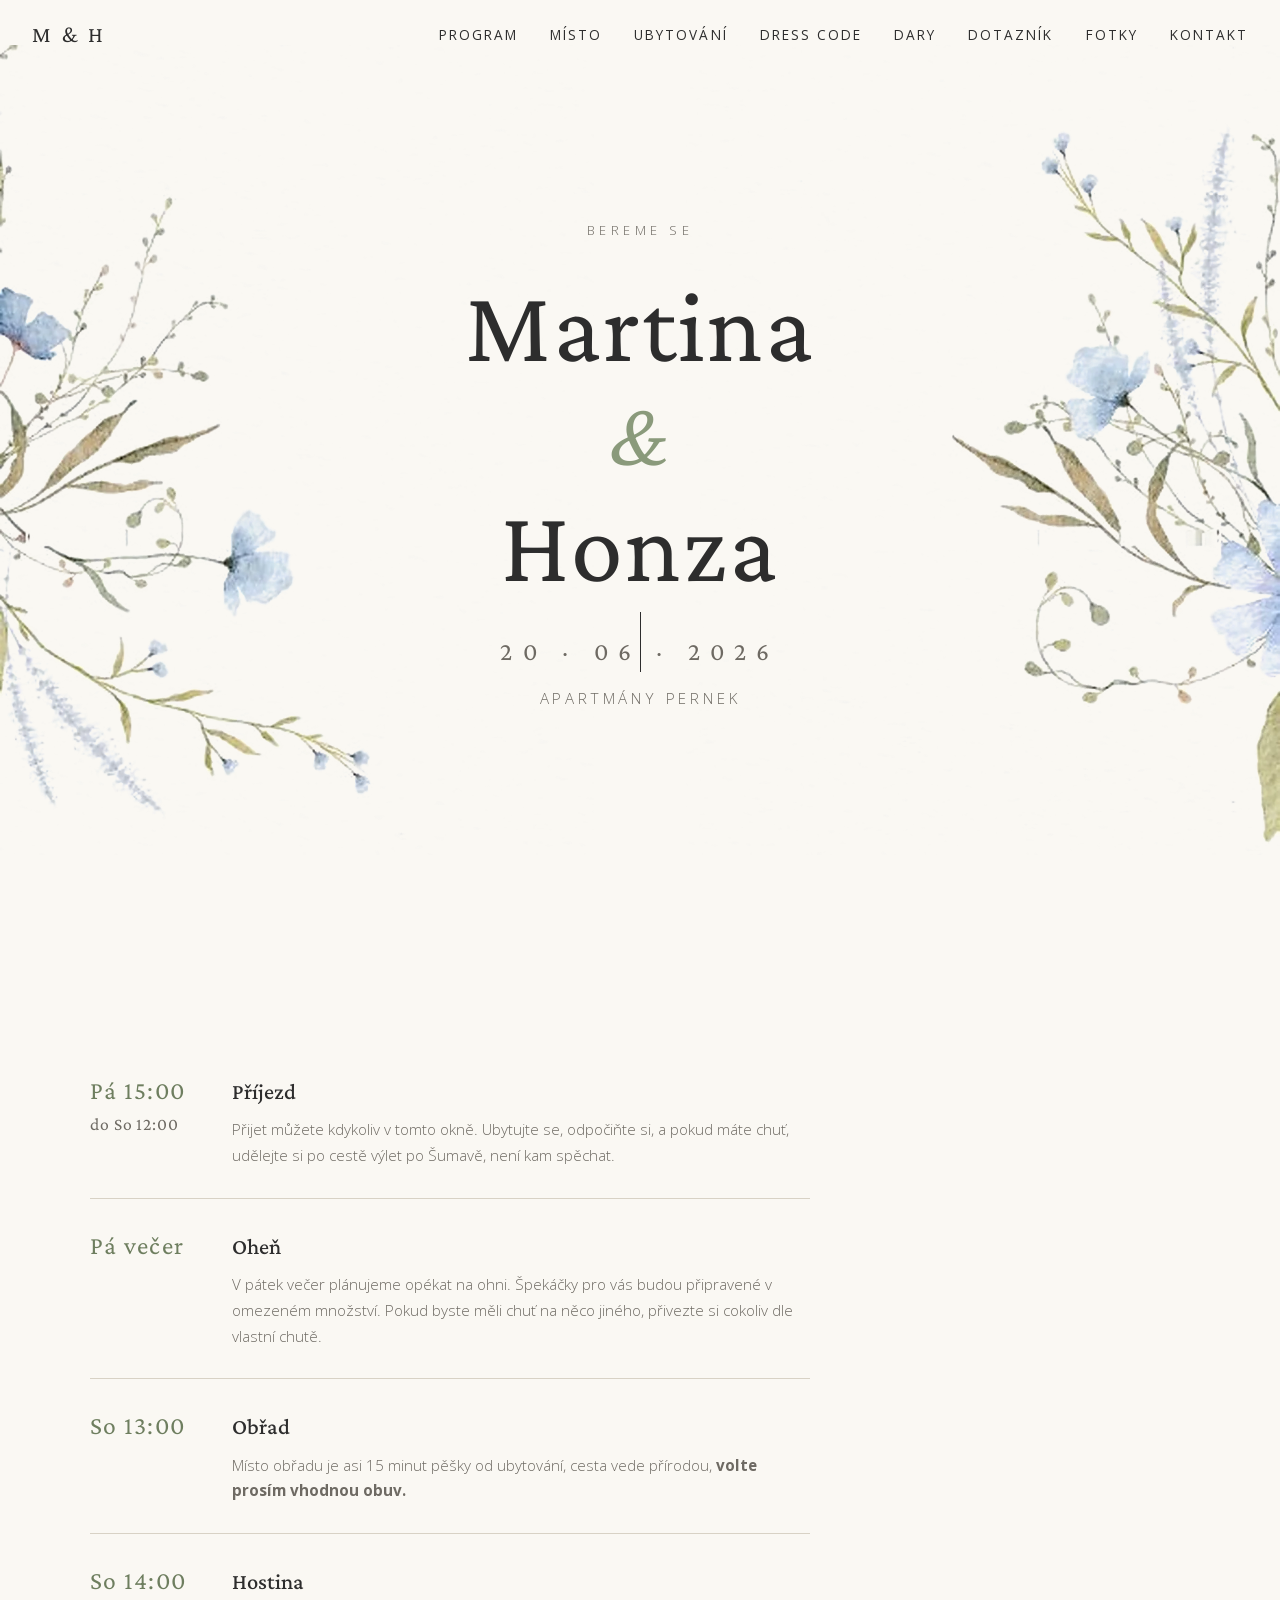
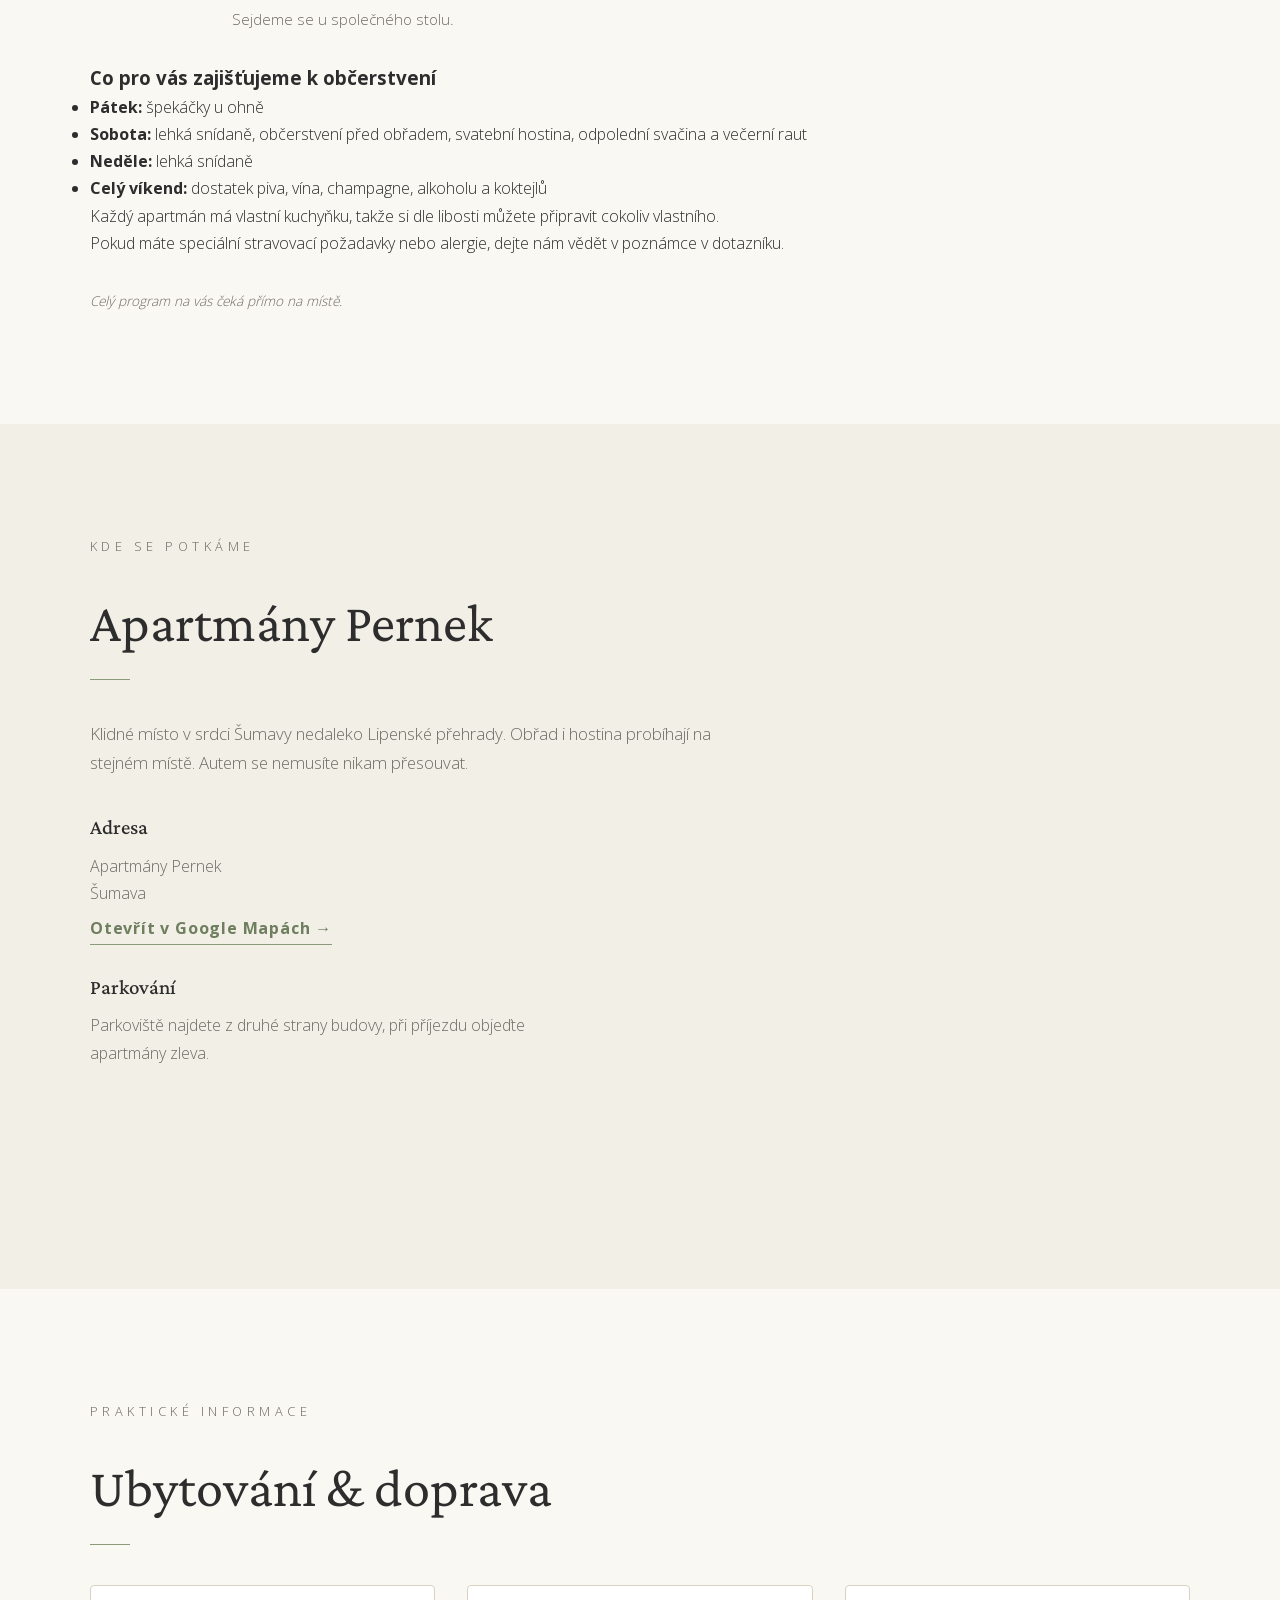
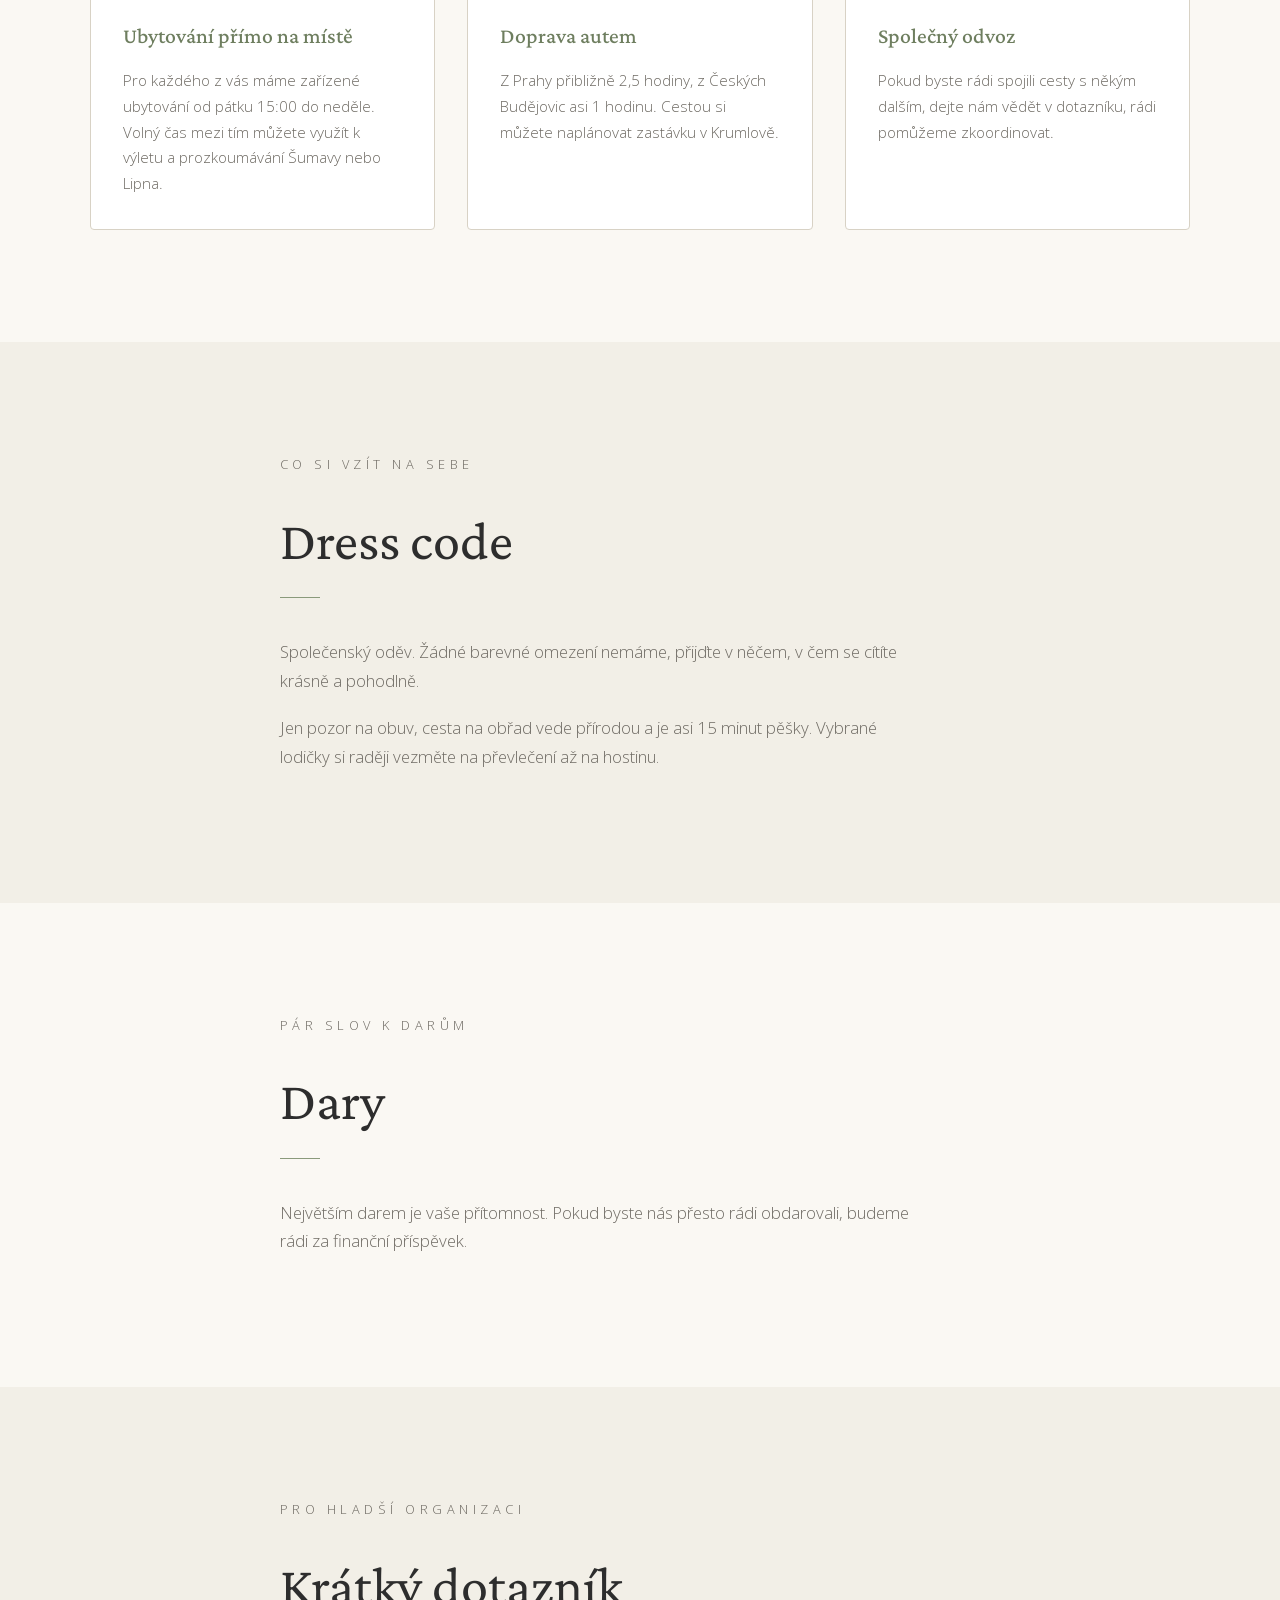
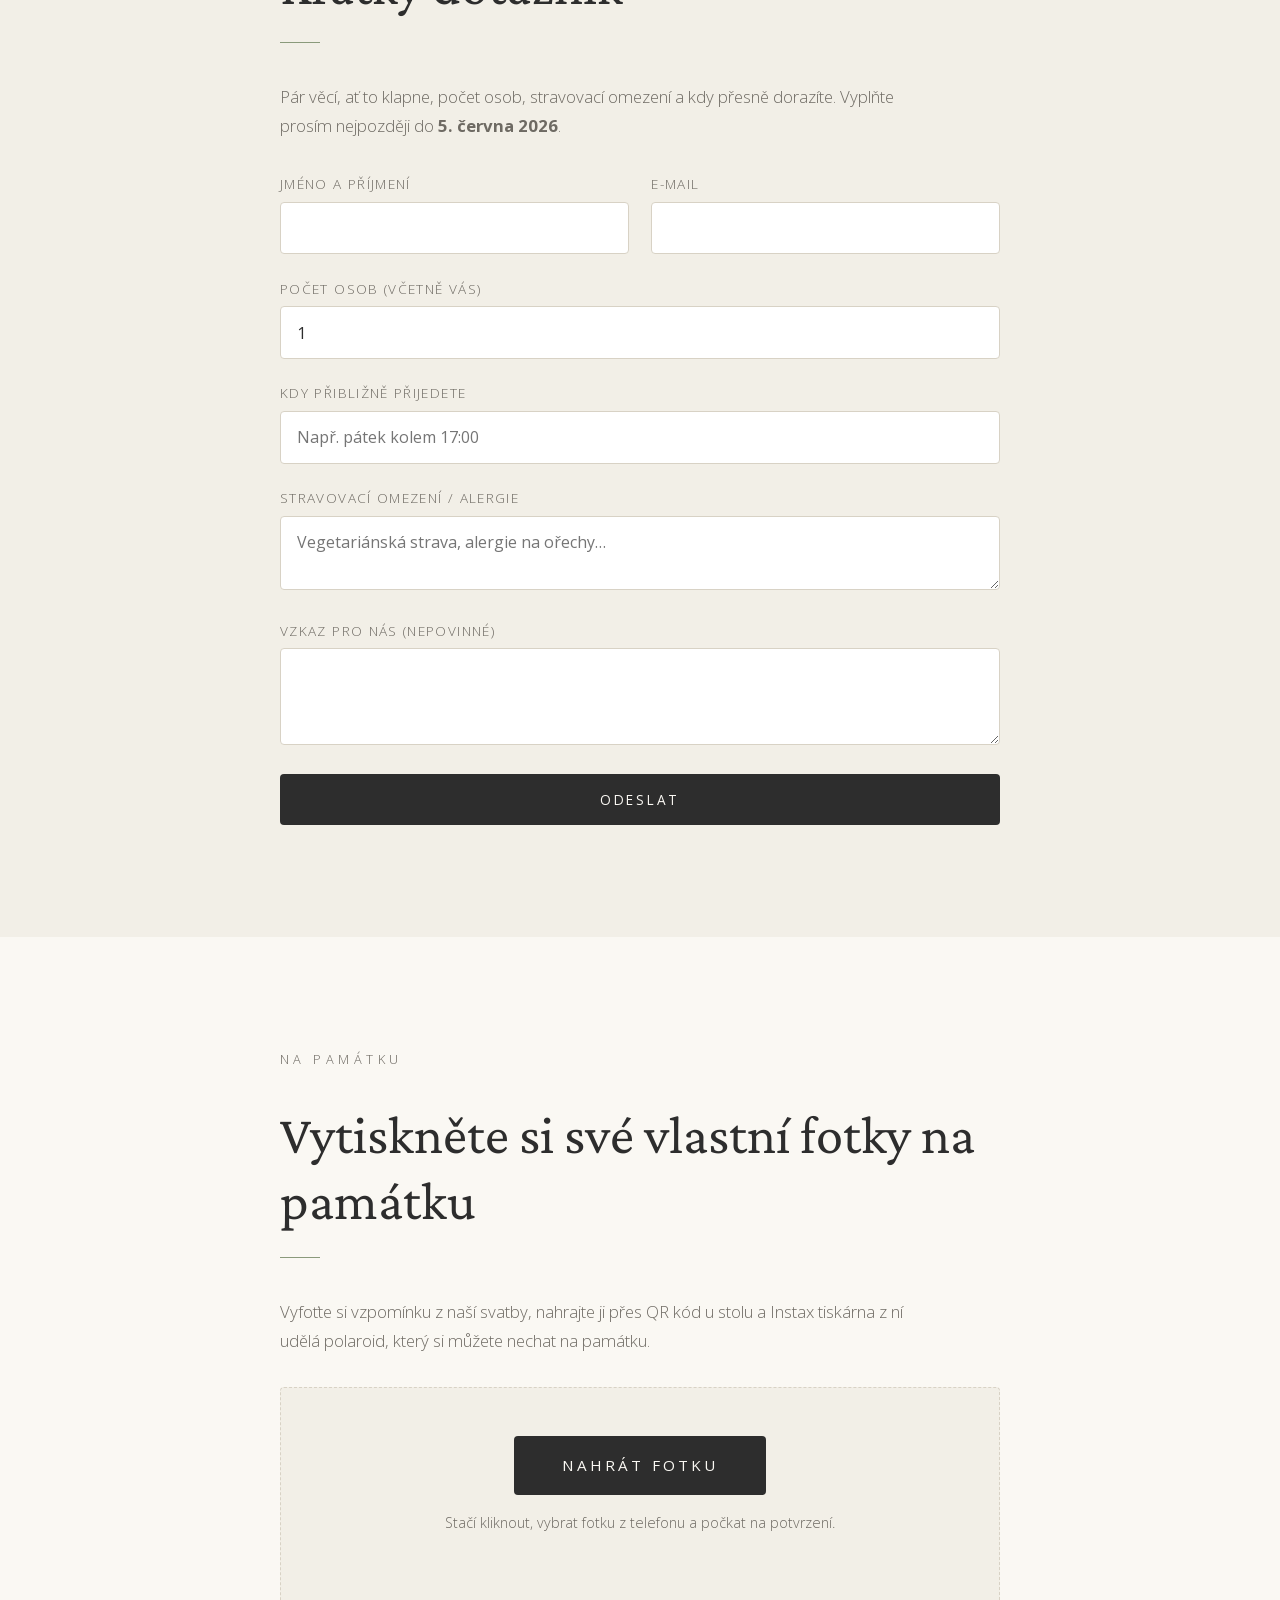
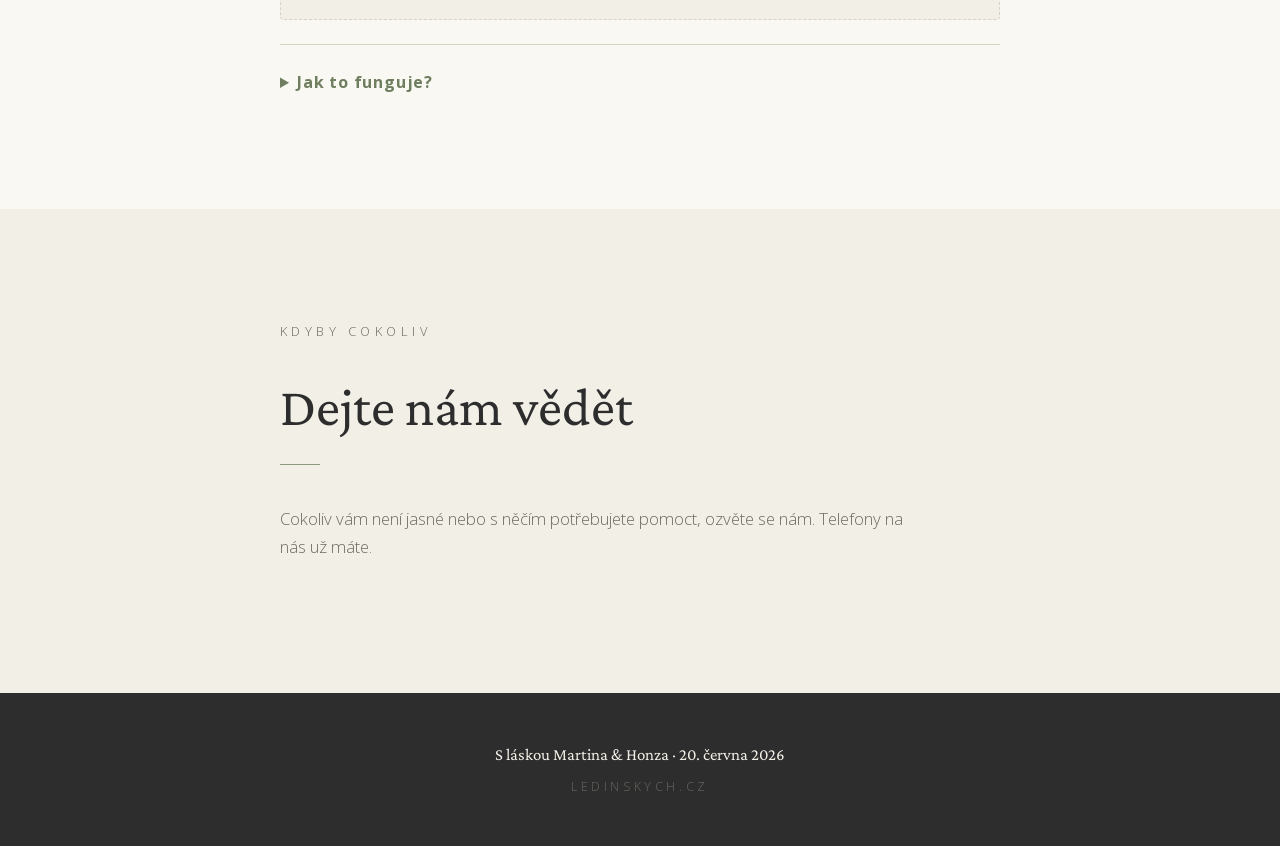
==== commit d8933641: "přidání a úprava textu" ====
--- a/index.html
+++ b/index.html
@@ -3,9 +3,9 @@
 <head>
     <meta charset="UTF-8">
     <meta name="viewport" content="width=device-width, initial-scale=1.0">
-    <title>Martina &amp; Honza — 20. června 2026</title>
+    <title>Martina &amp; Honza · 20. června 2026</title>
     <meta name="description" content="Svatba Martiny a Honzy se uskuteční 20. června 2026 v Apartmánech Pernek.">
-    <meta property="og:title" content="Martina &amp; Honza — 20. 6. 2026">
+    <meta property="og:title" content="Martina &amp; Honza · 20. 6. 2026">
     <meta property="og:description" content="Svatba Martiny a Honzy v Apartmánech Pernek">
     <meta property="og:type" content="website">
     <link rel="icon" href="data:image/svg+xml,%3Csvg xmlns='http://www.w3.org/2000/svg' viewBox='0 0 100 100'%3E%3Ctext y='.9em' font-size='90'%3E%F0%9F%8C%BF%3C/text%3E%3C/svg%3E">
@@ -56,17 +56,24 @@
             <div class="section-inner">
                 <ol class="timeline">
                     <li class="timeline-item">
-                        <span class="timeline-time">Pá 15:00<br><span class="timeline-time-sub">— So 12:00</span></span>
+                        <span class="timeline-time">Pá 15:00<br><span class="timeline-time-sub">do So 12:00</span></span>
                         <div class="timeline-body">
                             <h3>Příjezd</h3>
-                            <p>Přijet můžete kdykoliv v tomto okně. Ubytujte se, odpočiňte si, a pokud máte chuť, udělejte si po cestě výlet po Šumavě — není kam spěchat.</p>
+                            <p>Přijet můžete kdykoliv v tomto okně. Ubytujte se, odpočiňte si, a pokud máte chuť, udělejte si po cestě výlet po Šumavě, není kam spěchat.</p>
+                        </div>
+                    </li>
+                    <li class="timeline-item">
+                        <span class="timeline-time">Pá večer</span>
+                        <div class="timeline-body">
+                            <h3>Oheň</h3>
+                            <p>V pátek večer plánujeme opékat na ohni. Špekáčky pro vás budou připravené v omezeném množství. Pokud byste měli chuť na něco jiného, přivezte si cokoliv dle vlastní chutě.</p>
                         </div>
                     </li>
                     <li class="timeline-item">
                         <span class="timeline-time">So 13:00</span>
                         <div class="timeline-body">
                             <h3>Obřad</h3>
-                            <p>Místo obřadu je asi 15 minut pěšky od ubytování, cesta vede přírodou — <strong>volte prosím vhodnou obuv.</strong></p>
+                            <p>Místo obřadu je asi 15 minut pěšky od ubytování, cesta vede přírodou, <strong>volte prosím vhodnou obuv.</strong></p>
                         </div>
                     </li>
                     <li class="timeline-item">
@@ -77,6 +84,17 @@
                         </div>
                     </li>
                 </ol>
+                <div class="stravovani">
+                    <h3>Co pro vás zajišťujeme k občerstvení</h3>
+                    <ul>
+                        <li><strong>Pátek:</strong> špekáčky u ohně</li>
+                        <li><strong>Sobota:</strong> lehká snídaně, občerstvení před obřadem, svatební hostina, odpolední svačina a večerní raut</li>
+                        <li><strong>Neděle:</strong> lehká snídaně</li>
+                        <li><strong>Celý víkend:</strong> dostatek piva, vína, champagne, alkoholu a koktejlů</li>
+                    </ul>
+                    <p>Každý apartmán má vlastní kuchyňku, takže si dle libosti můžete připravit cokoliv vlastního.</p>
+                    <p>Pokud máte speciální stravovací požadavky nebo alergie, dejte nám vědět v poznámce v dotazníku.</p>
+                </div>
                 <p class="section-note">Celý program na vás čeká přímo na místě.</p>
             </div>
         </section>
@@ -86,8 +104,8 @@
                 <p class="section-eyebrow">Kde se potkáme</p>
                 <h2 class="section-title">Apartmány Pernek</h2>
                 <p class="section-lead">
-                    Klidné místo v srdci Šumavy nedaleko Lipenské přehrady. Obřad i hostina probíhají na stejném místě —
-                    nemusíte se nikam přesouvat.
+                    Klidné místo v srdci Šumavy nedaleko Lipenské přehrady. Obřad i hostina probíhají na stejném místě.
+                    Autem se nemusíte nikam přesouvat.
                 </p>
                 <div class="place-grid">
                     <div class="place-info">
@@ -99,14 +117,14 @@
                             </a>
                         </p>
                         <h3>Parkování</h3>
-                        <p>Parkoviště najdete z druhé strany budovy — při příjezdu objeďte apartmány zleva.</p>
+                        <p>Parkoviště najdete z druhé strany budovy, při příjezdu objeďte apartmány zleva.</p>
                     </div>
                     <div class="place-map">
                         <iframe
                             src="https://www.google.com/maps?q=Apartm%C3%A1ny+Pernek&output=embed"
                             width="100%" height="360" style="border:0;"
                             loading="lazy" referrerpolicy="no-referrer-when-downgrade"
-                            title="Mapa — Apartmány Pernek"></iframe>
+                            title="Mapa Apartmány Pernek"></iframe>
                     </div>
                 </div>
             </div>
@@ -127,7 +145,7 @@
                     </article>
                     <article class="info-card">
                         <h3>Společný odvoz</h3>
-                        <p>Pokud byste rádi spojili cesty s někým dalším, dejte nám vědět v dotazníku — rádi pomůžeme zkoordinovat.</p>
+                        <p>Pokud byste rádi spojili cesty s někým dalším, dejte nám vědět v dotazníku, rádi pomůžeme zkoordinovat.</p>
                     </article>
                 </div>
             </div>
@@ -137,8 +155,8 @@
             <div class="section-inner narrow">
                 <p class="section-eyebrow">Co si vzít na sebe</p>
                 <h2 class="section-title">Dress code</h2>
-                <p class="section-lead">Společenský oděv. Žádné barevné omezení nemáme — přijďte v něčem, v čem se cítíte krásně a pohodlně.</p>
-                <p class="section-lead">Jen pozor na obuv — cesta na obřad vede přírodou a je asi 15 minut pěšky. Vybrané lodičky si raději vezměte na převlečení až na hostinu.</p>
+                <p class="section-lead">Společenský oděv. Žádné barevné omezení nemáme, přijďte v něčem, v čem se cítíte krásně a pohodlně.</p>
+                <p class="section-lead">Jen pozor na obuv, cesta na obřad vede přírodou a je asi 15 minut pěšky. Vybrané lodičky si raději vezměte na převlečení až na hostinu.</p>
             </div>
         </section>
 
@@ -154,7 +172,7 @@
             <div class="section-inner narrow">
                 <p class="section-eyebrow">Pro hladší organizaci</p>
                 <h2 class="section-title">Krátký dotazník</h2>
-                <p class="section-lead">Pár věcí, ať to klapne — počet osob, stravovací omezení a kdy přesně dorazíte. Vyplňte prosím nejpozději do <strong>5. června 2026</strong>.</p>
+                <p class="section-lead">Pár věcí, ať to klapne, počet osob, stravovací omezení a kdy přesně dorazíte. Vyplňte prosím nejpozději do <strong>5. června 2026</strong>.</p>
                 <form class="rsvp-form" action="https://formspree.io/f/meedjagn" method="POST">
                     <div class="form-row">
                         <label><span>Jméno a příjmení</span><input type="text" name="jmeno" required></label>
@@ -173,7 +191,7 @@
             <div class="section-inner narrow">
                 <p class="section-eyebrow">Na památku</p>
                 <h2 class="section-title">Vytiskněte si své vlastní fotky na památku</h2>
-                <p class="section-lead">Vyfoťte si vzpomínku z naší svatby, nahrajte ji přes QR kód u stolu — a Instax tiskárna z ní udělá polaroid, který si můžete nechat na památku.</p>
+                <p class="section-lead">Vyfoťte si vzpomínku z naší svatby, nahrajte ji přes QR kód u stolu a Instax tiskárna z ní udělá polaroid, který si můžete nechat na památku.</p>
                 <div class="upload-box">
                     <button id="upload-btn" class="btn-primary btn-large" type="button">Nahrát fotku</button>
                     <p class="upload-hint">Stačí kliknout, vybrat fotku z telefonu a počkat na potvrzení.</p>
@@ -184,7 +202,7 @@
                     <ol>
                         <li>Vyfoťte na svém telefonu cokoliv ze svatby, na co budete chtít vzpomínat.</li>
                         <li>Klikněte na tlačítko výše, nebo načtěte QR kód u stolů.</li>
-                        <li>Vyberte fotku a chvilku počkejte — nahraje se a putuje k tiskárně.</li>
+                        <li>Vyberte fotku a chvilku počkejte, nahraje se a putuje k tiskárně.</li>
                         <li>Polaroid si vezměte na památku.</li>
                     </ol>
                 </details>
@@ -195,7 +213,7 @@
             <div class="section-inner narrow">
                 <p class="section-eyebrow">Kdyby cokoliv</p>
                 <h2 class="section-title">Dejte nám vědět</h2>
-                <p class="section-lead">Cokoliv vám není jasné nebo s něčím potřebujete pomoct — ozvěte se nám. Telefony na nás už máte.</p>
+                <p class="section-lead">Cokoliv vám není jasné nebo s něčím potřebujete pomoct, ozvěte se nám. Telefony na nás už máte.</p>
             </div>
         </section>
     </main>
--- a/styles.css
+++ b/styles.css
@@ -127,7 +127,7 @@
     padding: 5rem 1.5rem 3rem;
     position: relative;
     background-color: var(--color-bg);
-    background-image: url('flowers-left.jpg'), url('flowers-right.jpg');
+    background-image: url('flowers-left.webp'), url('flowers-right.webp');
     background-position: left center, right center;
     background-repeat: no-repeat, no-repeat;
     background-size: auto 90%, auto 90%;
@@ -141,7 +141,7 @@
 
 @media (max-width: 720px) {
     .hero {
-        background-size: auto 45%, auto 45%;
+        background-size: auto 50%, auto 50%;
         background-position: left bottom, right bottom;
     }
 }
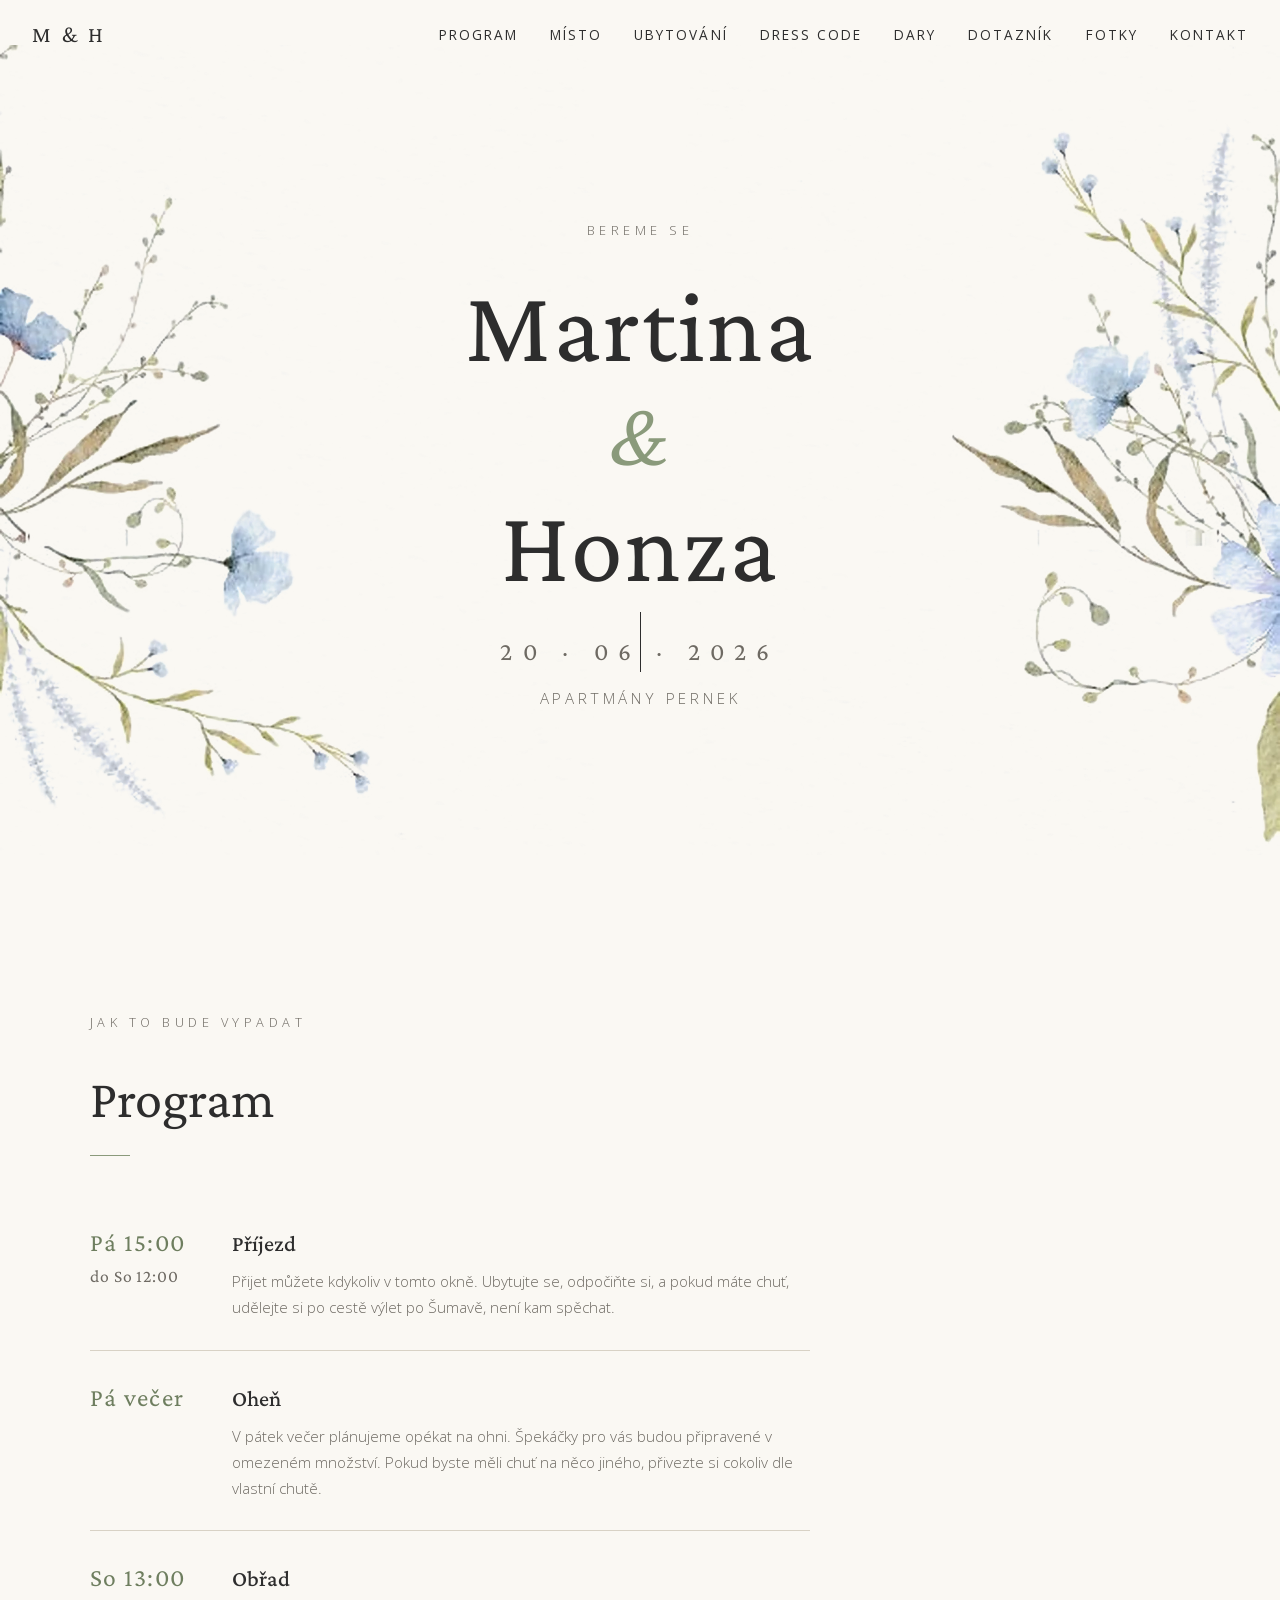
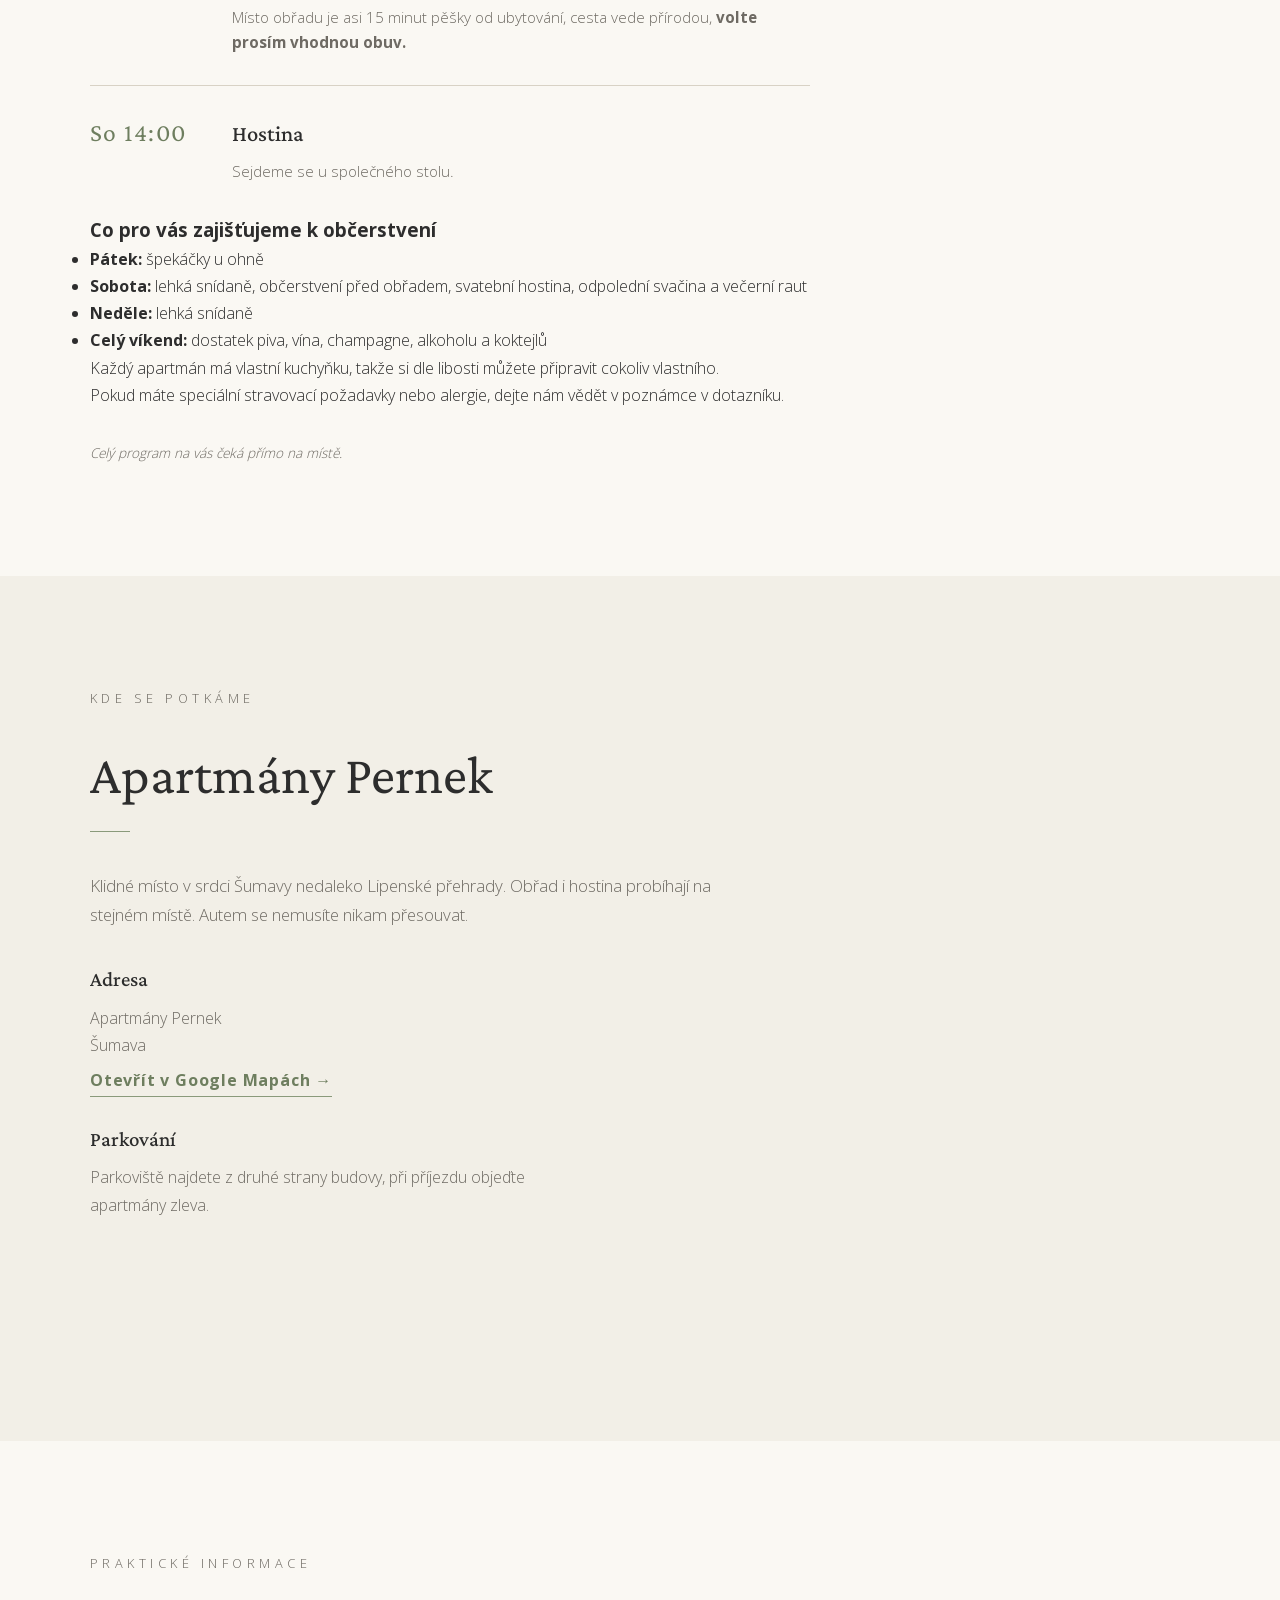
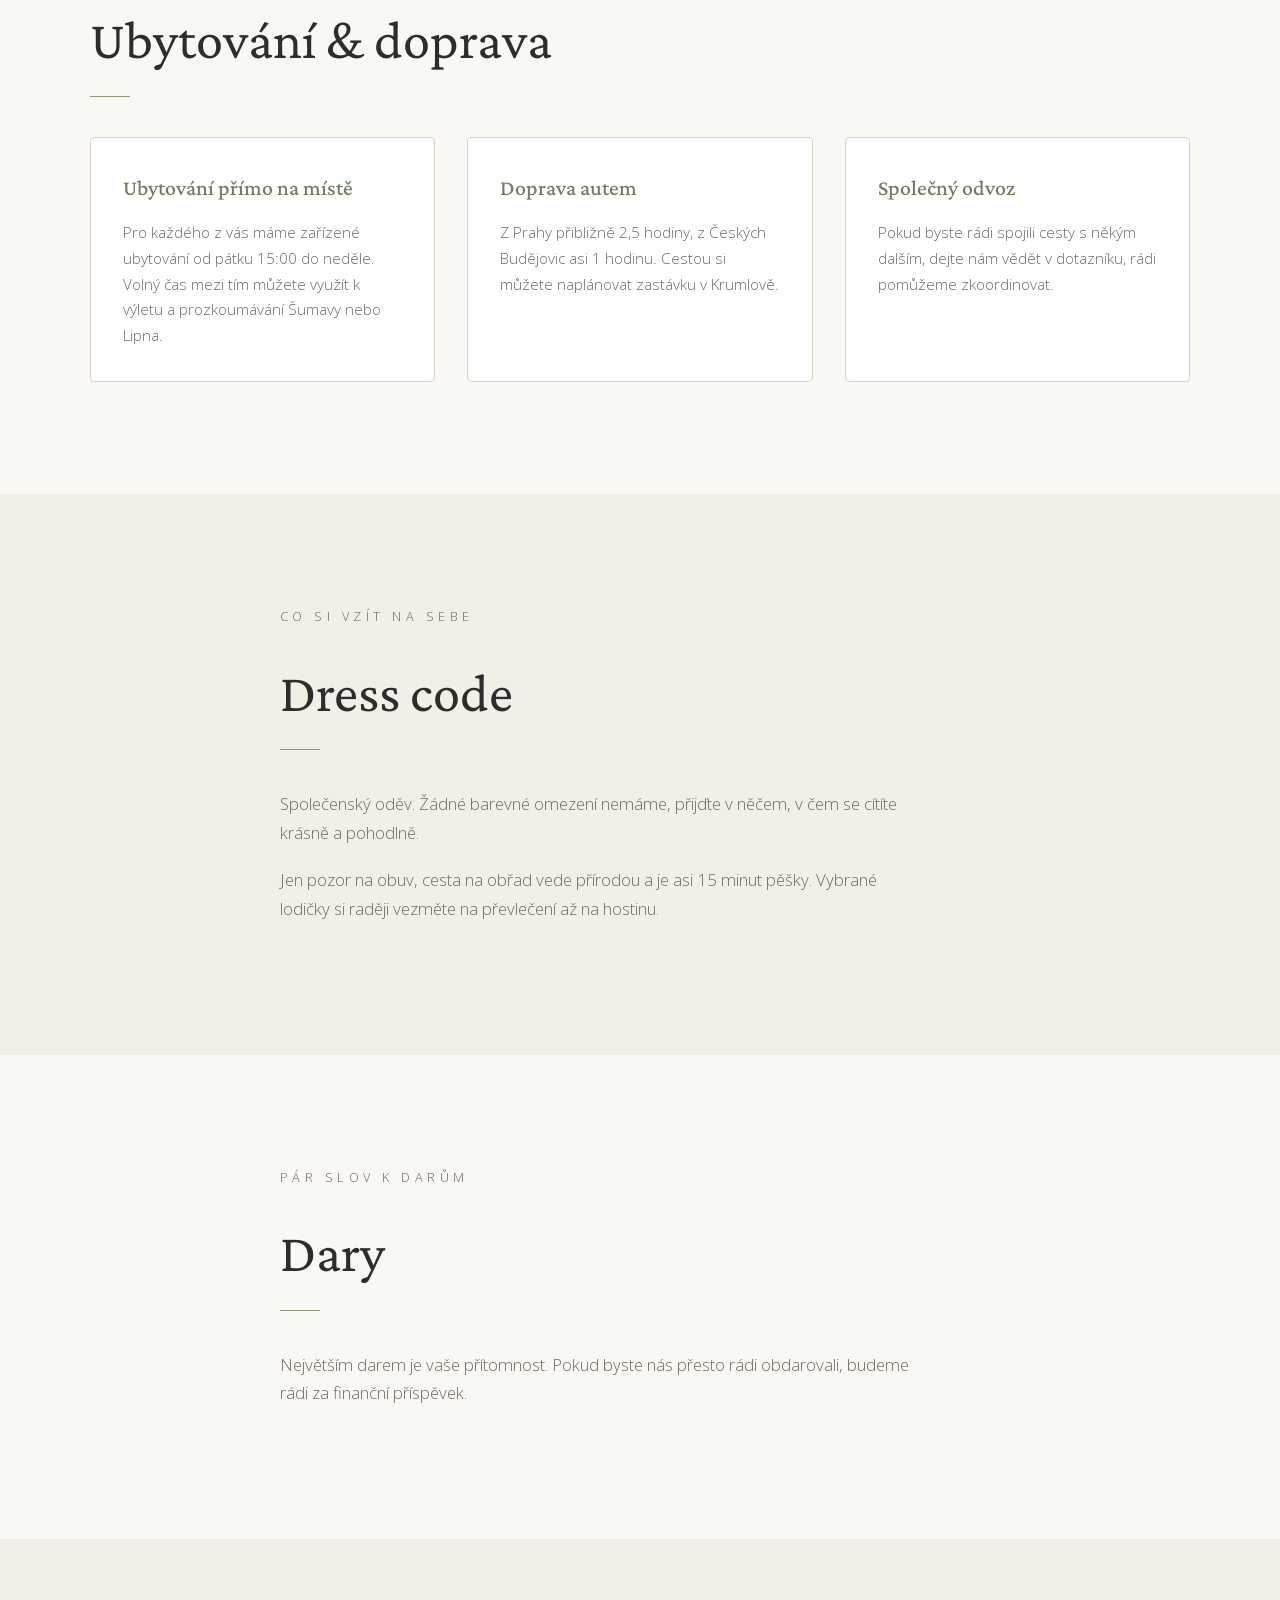
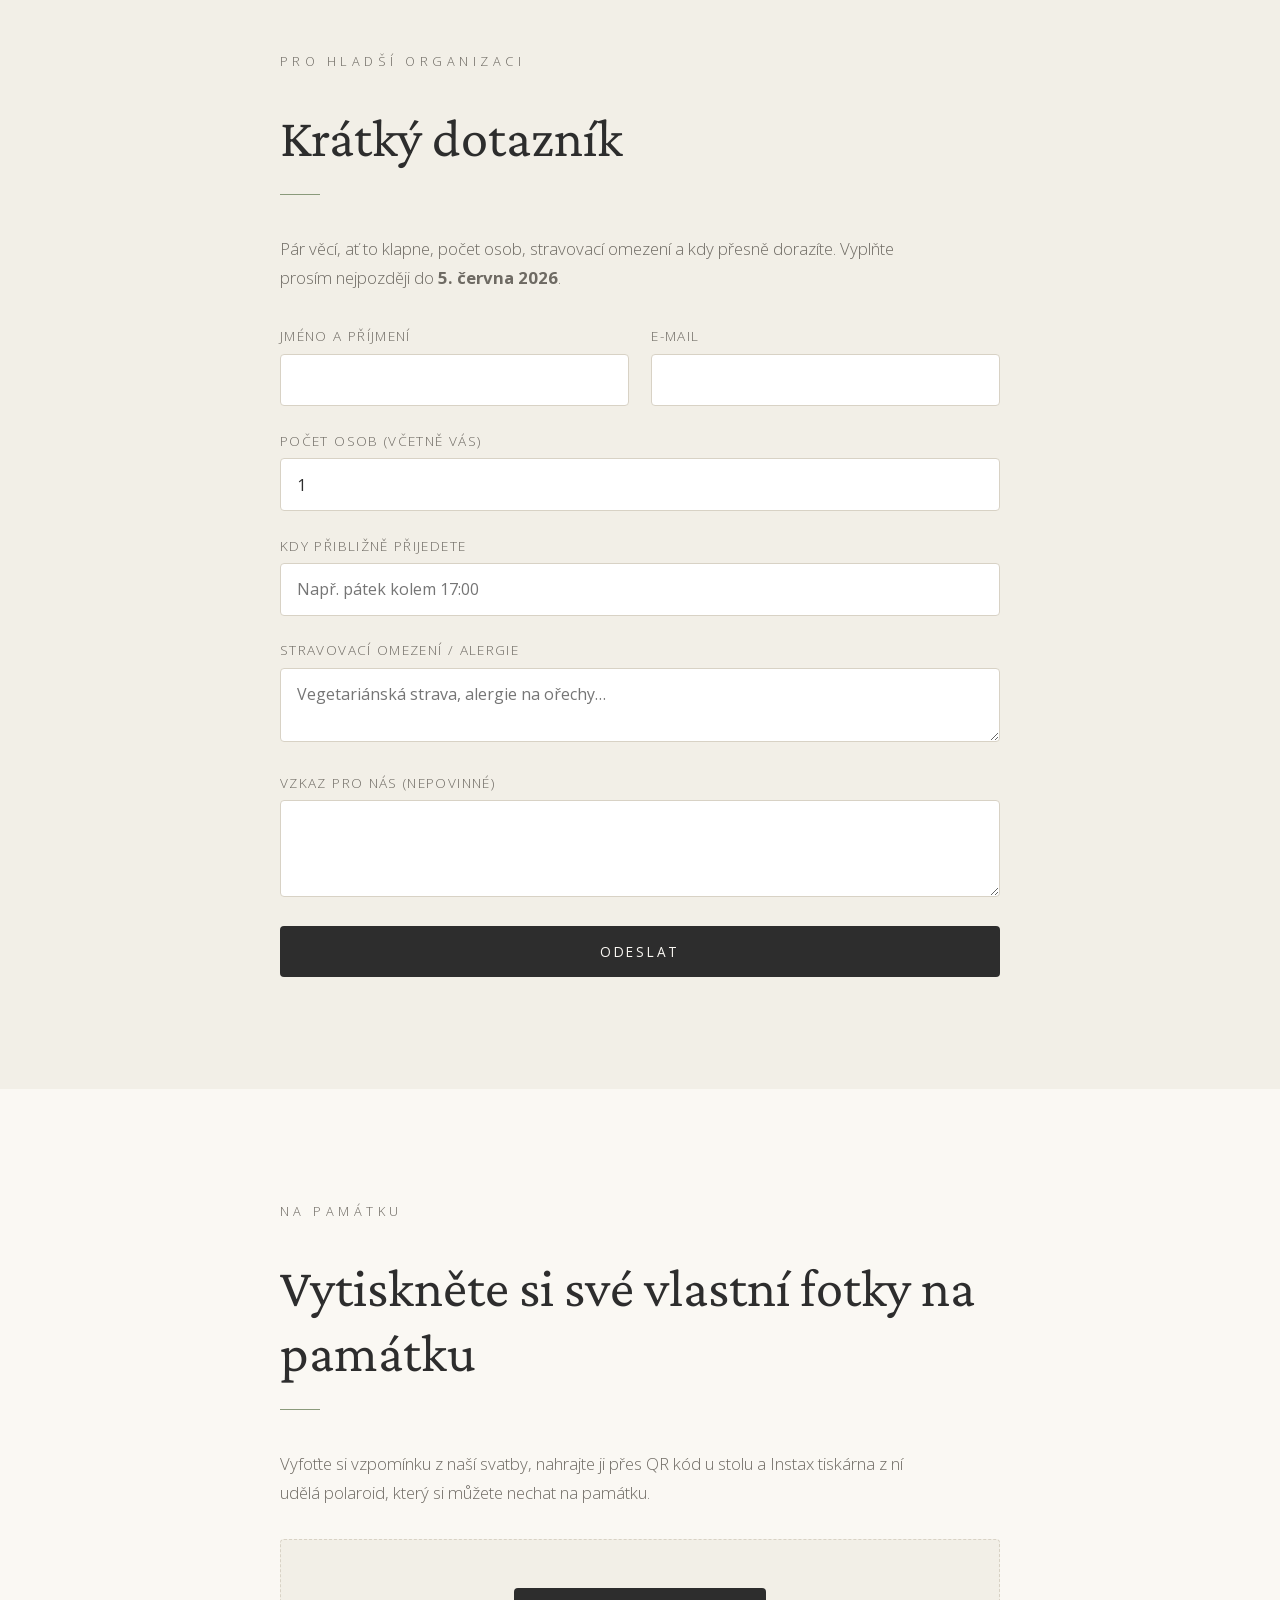
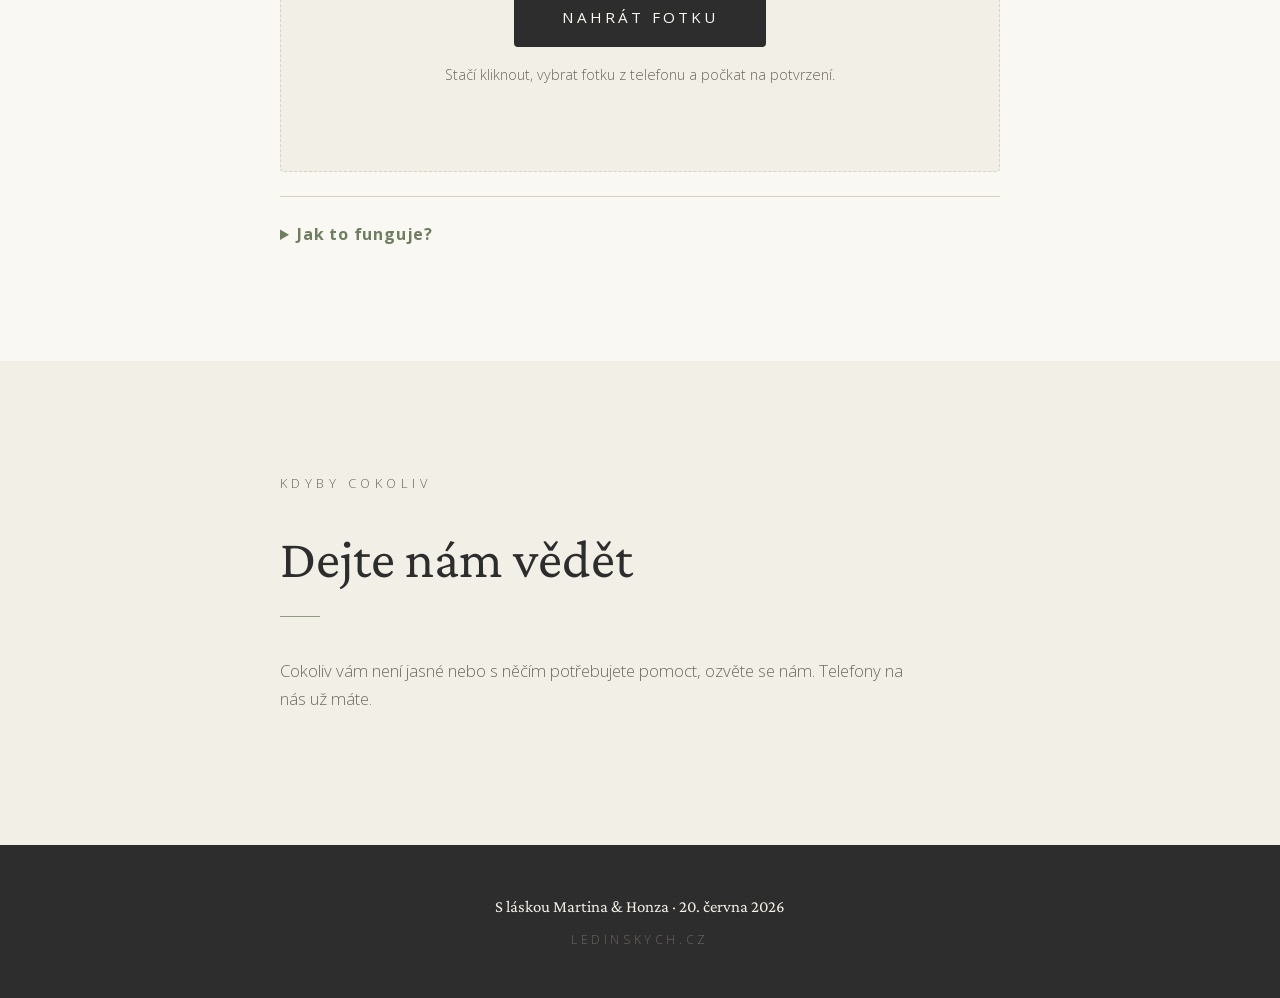
==== commit 75937fe4: "změna programu" ====
--- a/index.html
+++ b/index.html
@@ -54,6 +54,8 @@
     <main>
         <section class="section" id="program">
             <div class="section-inner">
+                <p class="section-eyebrow">Jak to bude vypadat</p>
+                <h2 class="section-title">Program</h2>
                 <ol class="timeline">
                     <li class="timeline-item">
                         <span class="timeline-time">Pá 15:00<br><span class="timeline-time-sub">do So 12:00</span></span>
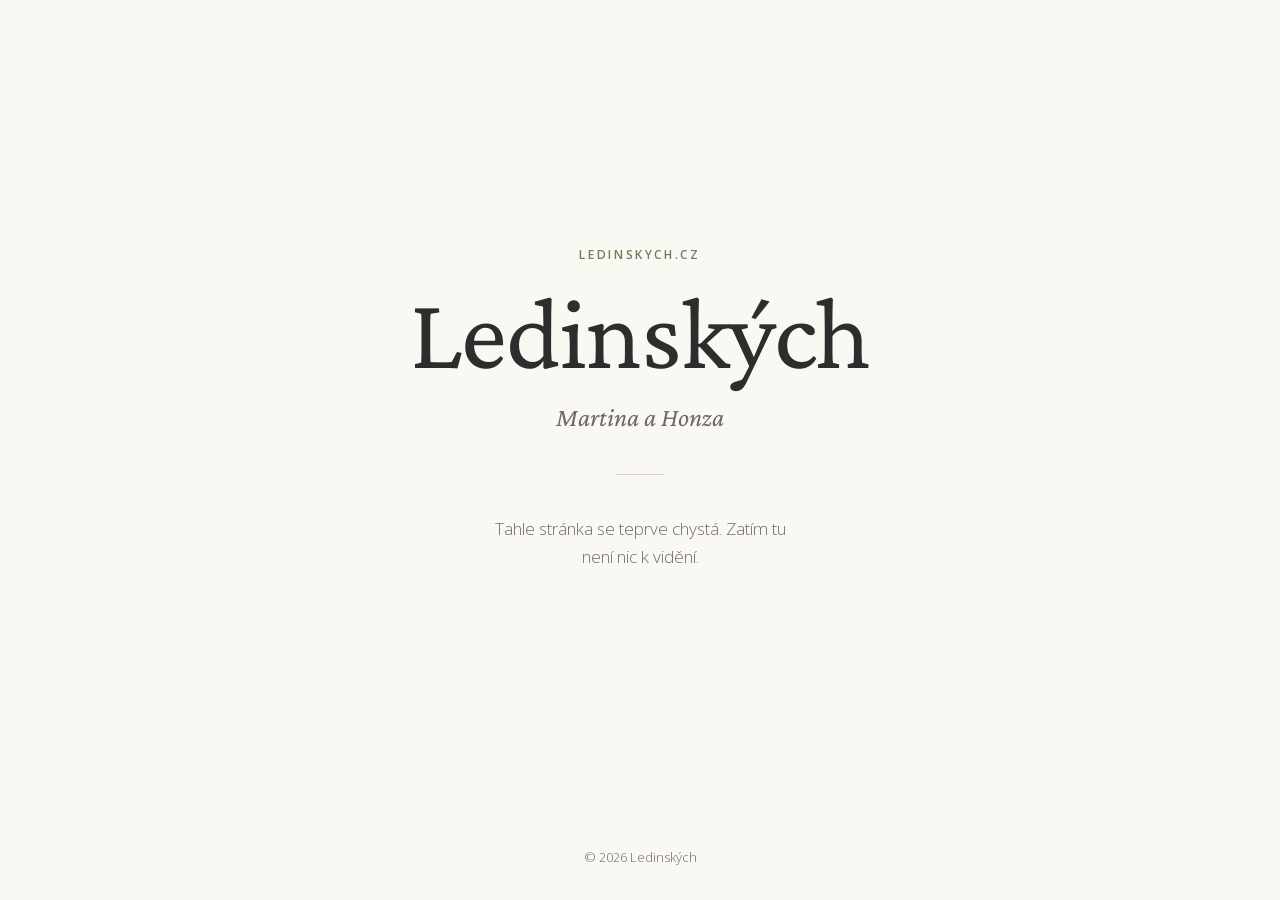
==== commit 75319b60: "Po svatbě: ledinskych.cz jako jednoduchá stránka Ledinských Svatební web (dotazník, Cloudinary uploa" ====
--- a/index.html
+++ b/index.html
@@ -3,229 +3,24 @@
 <head>
     <meta charset="UTF-8">
     <meta name="viewport" content="width=device-width, initial-scale=1.0">
-    <title>Martina &amp; Honza · 20. června 2026</title>
-    <meta name="description" content="Svatba Martiny a Honzy se uskuteční 20. června 2026 v Apartmánech Pernek.">
-    <meta property="og:title" content="Martina &amp; Honza · 20. 6. 2026">
-    <meta property="og:description" content="Svatba Martiny a Honzy v Apartmánech Pernek">
+    <title>Ledinských</title>
+    <meta name="description" content="Rodinná stránka Ledinských.">
+    <meta property="og:title" content="Ledinských">
     <meta property="og:type" content="website">
+    <meta name="color-scheme" content="light dark">
     <link rel="icon" href="data:image/svg+xml,%3Csvg xmlns='http://www.w3.org/2000/svg' viewBox='0 0 100 100'%3E%3Ctext y='.9em' font-size='90'%3E%F0%9F%8C%BF%3C/text%3E%3C/svg%3E">
-    <link rel="stylesheet" href="fonts.css?v=2">
-    <link rel="stylesheet" href="styles.css?v=20260518d">
-    <meta http-equiv="Cache-Control" content="no-cache, no-store, must-revalidate">
-    <meta http-equiv="Pragma" content="no-cache">
-    <meta http-equiv="Expires" content="0">
+    <link rel="preload" href="/fonts/crimson-pro-400.woff2" as="font" type="font/woff2" crossorigin>
+    <link rel="stylesheet" href="/site.css">
 </head>
 <body>
-
-    <nav class="nav" id="nav">
-        <a href="#hero" class="nav-logo">M &amp; H</a>
-        <button class="nav-toggle" aria-label="Otevřít menu" aria-expanded="false">
-            <span></span><span></span><span></span>
-        </button>
-        <ul class="nav-list">
-            <li><a href="#program">Program</a></li>
-            <li><a href="#misto">Místo</a></li>
-            <li><a href="#ubytovani">Ubytování</a></li>
-            <li><a href="#dresscode">Dress code</a></li>
-            <li><a href="#dary">Dary</a></li>
-            <li><a href="#rsvp">Dotazník</a></li>
-            <li><a href="#fotky">Fotky</a></li>
-            <li><a href="#kontakt">Kontakt</a></li>
-        </ul>
-    </nav>
-
-    <header class="hero" id="hero">
-
-        <div class="hero-content">
-            <p class="hero-eyebrow">Bereme se</p>
-            <h1 class="hero-names">
-                <span>Martina</span>
-                <span class="amp">&amp;</span>
-                <span>Honza</span>
-            </h1>
-            <p class="hero-date">20 &middot; 06 &middot; 2026</p>
-            <p class="hero-place">Apartmány Pernek</p>
-            <a href="#program" class="hero-scroll" aria-label="Posunout dolů">
-                <span class="hero-scroll-line"></span>
-            </a>
-        </div>
-    </header>
-
-    <main>
-        <section class="section" id="program">
-            <div class="section-inner">
-                <p class="section-eyebrow">Jak to bude vypadat</p>
-                <h2 class="section-title">Program</h2>
-                <ol class="timeline">
-                    <li class="timeline-item">
-                        <span class="timeline-time">Pá 15:00<br><span class="timeline-time-sub">do So 12:00</span></span>
-                        <div class="timeline-body">
-                            <h3>Příjezd</h3>
-                            <p>Přijet můžete kdykoliv v tomto okně. Ubytujte se, odpočiňte si, a pokud máte chuť, udělejte si po cestě výlet po Šumavě, není kam spěchat.</p>
-                        </div>
-                    </li>
-                    <li class="timeline-item">
-                        <span class="timeline-time">Pá večer</span>
-                        <div class="timeline-body">
-                            <h3>Oheň</h3>
-                            <p>V pátek večer plánujeme opékat na ohni. Špekáčky pro vás budou připravené v omezeném množství. Pokud byste měli chuť na něco jiného, přivezte si cokoliv dle vlastní chutě.</p>
-                        </div>
-                    </li>
-                    <li class="timeline-item">
-                        <span class="timeline-time">So 13:00</span>
-                        <div class="timeline-body">
-                            <h3>Obřad</h3>
-                            <p>Místo obřadu je asi 15 minut pěšky od ubytování, cesta vede přírodou, <strong>volte prosím vhodnou obuv.</strong></p>
-                        </div>
-                    </li>
-                    <li class="timeline-item">
-                        <span class="timeline-time">So 14:00</span>
-                        <div class="timeline-body">
-                            <h3>Hostina</h3>
-                            <p>Sejdeme se u společného stolu.</p>
-                        </div>
-                    </li>
-                </ol>
-                <div class="stravovani">
-                    <h3>Co pro vás zajišťujeme k občerstvení</h3>
-                    <ul>
-                        <li><strong>Pátek:</strong> špekáčky u ohně</li>
-                        <li><strong>Sobota:</strong> lehká snídaně, občerstvení před obřadem, svatební hostina, odpolední svačina a večerní raut</li>
-                        <li><strong>Neděle:</strong> lehká snídaně</li>
-                        <li><strong>Celý víkend:</strong> dostatek piva, vína, champagne, alkoholu a koktejlů</li>
-                    </ul>
-                    <p>Každý apartmán má vlastní kuchyňku, takže si dle libosti můžete připravit cokoliv vlastního.</p>
-                    <p>Pokud máte speciální stravovací požadavky nebo alergie, dejte nám vědět v poznámce v dotazníku.</p>
-                </div>
-                <p class="section-note">Celý program na vás čeká přímo na místě.</p>
-            </div>
-        </section>
-
-        <section class="section section-alt" id="misto">
-            <div class="section-inner">
-                <p class="section-eyebrow">Kde se potkáme</p>
-                <h2 class="section-title">Apartmány Pernek</h2>
-                <p class="section-lead">
-                    Klidné místo v srdci Šumavy nedaleko Lipenské přehrady. Obřad i hostina probíhají na stejném místě.
-                    Autem se nemusíte nikam přesouvat.
-                </p>
-                <div class="place-grid">
-                    <div class="place-info">
-                        <h3>Adresa</h3>
-                        <p>Apartmány Pernek<br>Šumava</p>
-                        <p>
-                            <a class="link-arrow" href="https://www.google.com/maps/search/?api=1&amp;query=Apartm%C3%A1ny+Pernek" target="_blank" rel="noopener">
-                                Otevřít v Google Mapách →
-                            </a>
-                        </p>
-                        <h3>Parkování</h3>
-                        <p>Parkoviště najdete z druhé strany budovy, při příjezdu objeďte apartmány zleva.</p>
-                    </div>
-                    <div class="place-map">
-                        <iframe
-                            src="https://www.google.com/maps?q=Apartm%C3%A1ny+Pernek&output=embed"
-                            width="100%" height="360" style="border:0;"
-                            loading="lazy" referrerpolicy="no-referrer-when-downgrade"
-                            title="Mapa Apartmány Pernek"></iframe>
-                    </div>
-                </div>
-            </div>
-        </section>
-
-        <section class="section" id="ubytovani">
-            <div class="section-inner">
-                <p class="section-eyebrow">Praktické informace</p>
-                <h2 class="section-title">Ubytování &amp; doprava</h2>
-                <div class="info-grid">
-                    <article class="info-card">
-                        <h3>Ubytování přímo na místě</h3>
-                        <p>Pro každého z vás máme zařízené ubytování od pátku 15:00 do neděle. Volný čas mezi tím můžete využít k výletu a prozkoumávání Šumavy nebo Lipna.</p>
-                    </article>
-                    <article class="info-card">
-                        <h3>Doprava autem</h3>
-                        <p>Z Prahy přibližně 2,5 hodiny, z Českých Budějovic asi 1 hodinu. Cestou si můžete naplánovat zastávku v Krumlově.</p>
-                    </article>
-                    <article class="info-card">
-                        <h3>Společný odvoz</h3>
-                        <p>Pokud byste rádi spojili cesty s někým dalším, dejte nám vědět v dotazníku, rádi pomůžeme zkoordinovat.</p>
-                    </article>
-                </div>
-            </div>
-        </section>
-
-        <section class="section section-alt" id="dresscode">
-            <div class="section-inner narrow">
-                <p class="section-eyebrow">Co si vzít na sebe</p>
-                <h2 class="section-title">Dress code</h2>
-                <p class="section-lead">Společenský oděv. Žádné barevné omezení nemáme, přijďte v něčem, v čem se cítíte krásně a pohodlně.</p>
-                <p class="section-lead">Jen pozor na obuv, cesta na obřad vede přírodou a je asi 15 minut pěšky. Vybrané lodičky si raději vezměte na převlečení až na hostinu.</p>
-            </div>
-        </section>
-
-        <section class="section" id="dary">
-            <div class="section-inner narrow">
-                <p class="section-eyebrow">Pár slov k darům</p>
-                <h2 class="section-title">Dary</h2>
-                <p class="section-lead">Největším darem je vaše přítomnost. Pokud byste nás přesto rádi obdarovali, budeme rádi za finanční příspěvek.</p>
-            </div>
-        </section>
-
-        <section class="section section-alt" id="rsvp">
-            <div class="section-inner narrow">
-                <p class="section-eyebrow">Pro hladší organizaci</p>
-                <h2 class="section-title">Krátký dotazník</h2>
-                <p class="section-lead">Pár věcí, ať to klapne, počet osob, stravovací omezení a kdy přesně dorazíte. Vyplňte prosím nejpozději do <strong>5. června 2026</strong>.</p>
-                <form class="rsvp-form" action="https://formspree.io/f/meedjagn" method="POST">
-                    <div class="form-row">
-                        <label><span>Jméno a příjmení</span><input type="text" name="jmeno" required></label>
-                        <label><span>E-mail</span><input type="email" name="email" required></label>
-                    </div>
-                    <label><span>Počet osob (včetně vás)</span><input type="number" name="pocet" min="1" max="6" value="1" required></label>
-                    <label><span>Kdy přibližně přijedete</span><input type="text" name="prijezd" placeholder="Např. pátek kolem 17:00" required></label>
-                    <label><span>Stravovací omezení / alergie</span><textarea name="strava" rows="2" placeholder="Vegetariánská strava, alergie na ořechy…"></textarea></label>
-                    <label><span>Vzkaz pro nás (nepovinné)</span><textarea name="vzkaz" rows="3"></textarea></label>
-                    <button type="submit" class="btn-primary">Odeslat</button>
-                </form>
-            </div>
-        </section>
-
-        <section class="section" id="fotky">
-            <div class="section-inner narrow">
-                <p class="section-eyebrow">Na památku</p>
-                <h2 class="section-title">Vytiskněte si své vlastní fotky na památku</h2>
-                <p class="section-lead">Vyfoťte si vzpomínku z naší svatby, nahrajte ji přes QR kód u stolu a Instax tiskárna z ní udělá polaroid, který si můžete nechat na památku.</p>
-                <div class="upload-box">
-                    <button id="upload-btn" class="btn-primary btn-large" type="button">Nahrát fotku</button>
-                    <p class="upload-hint">Stačí kliknout, vybrat fotku z telefonu a počkat na potvrzení.</p>
-                    <div id="upload-status" class="upload-status" aria-live="polite"></div>
-                </div>
-                <details class="howto">
-                    <summary>Jak to funguje?</summary>
-                    <ol>
-                        <li>Vyfoťte na svém telefonu cokoliv ze svatby, na co budete chtít vzpomínat.</li>
-                        <li>Klikněte na tlačítko výše, nebo načtěte QR kód u stolů.</li>
-                        <li>Vyberte fotku a chvilku počkejte, nahraje se a putuje k tiskárně.</li>
-                        <li>Polaroid si vezměte na památku.</li>
-                    </ol>
-                </details>
-            </div>
-        </section>
-
-        <section class="section section-alt" id="kontakt">
-            <div class="section-inner narrow">
-                <p class="section-eyebrow">Kdyby cokoliv</p>
-                <h2 class="section-title">Dejte nám vědět</h2>
-                <p class="section-lead">Cokoliv vám není jasné nebo s něčím potřebujete pomoct, ozvěte se nám. Telefony na nás už máte.</p>
-            </div>
-        </section>
+    <main class="page">
+        <p class="eyebrow">ledinskych.cz</p>
+        <h1>Ledinských</h1>
+        <p class="lead">Martina a Honza</p>
+        <span class="rule" aria-hidden="true"></span>
+        <p class="note">Tahle stránka se teprve chystá. Zatím tu není nic k vidění.</p>
     </main>
-
-    <footer class="footer">
-        <p>S láskou Martina &amp; Honza · 20. června 2026</p>
-        <p class="footer-tiny">ledinskych.cz</p>
-    </footer>
-
-    <script src="https://upload-widget.cloudinary.com/global/all.js" type="text/javascript"></script>
-    <script src="script.js"></script>
+    <footer class="foot">© <span id="y">2026</span> Ledinských</footer>
+    <script>document.getElementById('y').textContent = new Date().getFullYear();</script>
 </body>
 </html>
--- a/site.css
+++ b/site.css
@@ -0,0 +1,113 @@
+@font-face {
+    font-family: 'Crimson Pro';
+    font-weight: 400;
+    font-display: swap;
+    src: url('/fonts/crimson-pro-400.woff2') format('woff2');
+}
+@font-face {
+    font-family: 'Crimson Pro';
+    font-style: italic;
+    font-weight: 400;
+    font-display: swap;
+    src: url('/fonts/crimson-pro-400-italic.woff2') format('woff2');
+}
+@font-face {
+    font-family: 'Crimson Pro';
+    font-weight: 600;
+    font-display: swap;
+    src: url('/fonts/crimson-pro-600.woff2') format('woff2');
+}
+@font-face {
+    font-family: 'Open Sans';
+    font-weight: 300 700;
+    font-display: swap;
+    src: url('/fonts/open-sans.woff2') format('woff2');
+}
+
+:root {
+    --bg: #faf8f3;
+    --text: #2d2d2d;
+    --muted: #6e6a63;
+    --accent: #6e7e5f;
+    --line: #d8d2c5;
+}
+@media (prefers-color-scheme: dark) {
+    :root {
+        --bg: #1c1d1a;
+        --text: #ece8df;
+        --muted: #a39e94;
+        --accent: #a3b392;
+        --line: #3a3b36;
+    }
+}
+
+*, *::before, *::after { box-sizing: border-box; }
+
+html, body { height: 100%; }
+
+body {
+    margin: 0;
+    display: flex;
+    flex-direction: column;
+    background: var(--bg);
+    color: var(--text);
+    font: 300 1.0625rem/1.6 'Open Sans', system-ui, sans-serif;
+    -webkit-font-smoothing: antialiased;
+}
+
+.page {
+    flex: 1;
+    display: flex;
+    flex-direction: column;
+    align-items: center;
+    justify-content: center;
+    text-align: center;
+    padding: 4rem 1rem;
+}
+
+.eyebrow {
+    margin: 0 0 1rem;
+    font-size: 0.75rem;
+    font-weight: 600;
+    letter-spacing: 0.22em;
+    text-transform: uppercase;
+    color: var(--accent);
+}
+
+h1 {
+    margin: 0;
+    font: 400 clamp(3rem, 12vw, 6.5rem)/1 'Crimson Pro', Georgia, serif;
+    letter-spacing: -0.01em;
+}
+
+.lead {
+    margin: 1rem 0 0;
+    font: italic 400 clamp(1.25rem, 4vw, 1.625rem)/1.3 'Crimson Pro', Georgia, serif;
+    color: var(--muted);
+}
+
+.rule {
+    display: block;
+    width: 3rem;
+    height: 1px;
+    margin: 2.5rem auto;
+    background: var(--line);
+}
+
+.note {
+    margin: 0 0 0.5rem;
+    max-width: 32ch;
+    color: var(--muted);
+}
+
+a {
+    color: var(--accent);
+    text-underline-offset: 0.2em;
+}
+
+.foot {
+    padding: 1.5rem 1rem 2rem;
+    text-align: center;
+    font-size: 0.8125rem;
+    color: var(--muted);
+}
